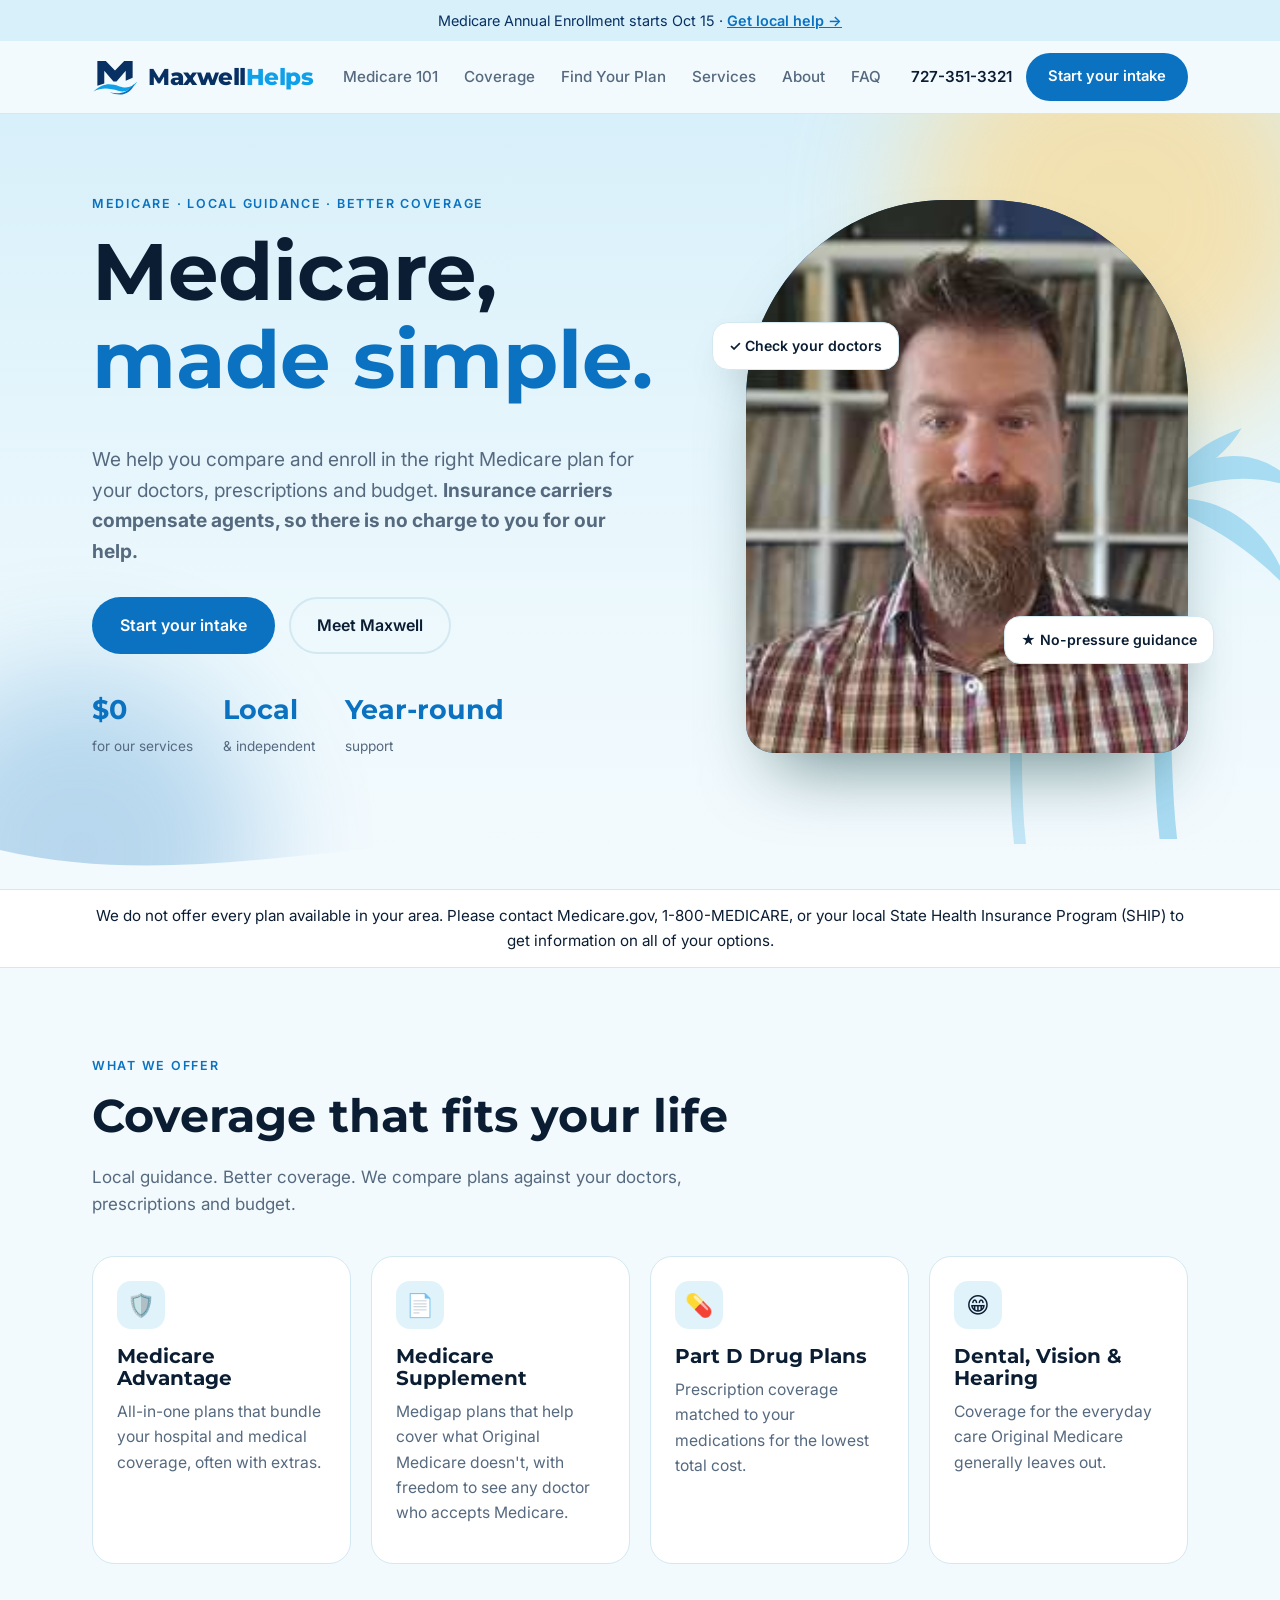
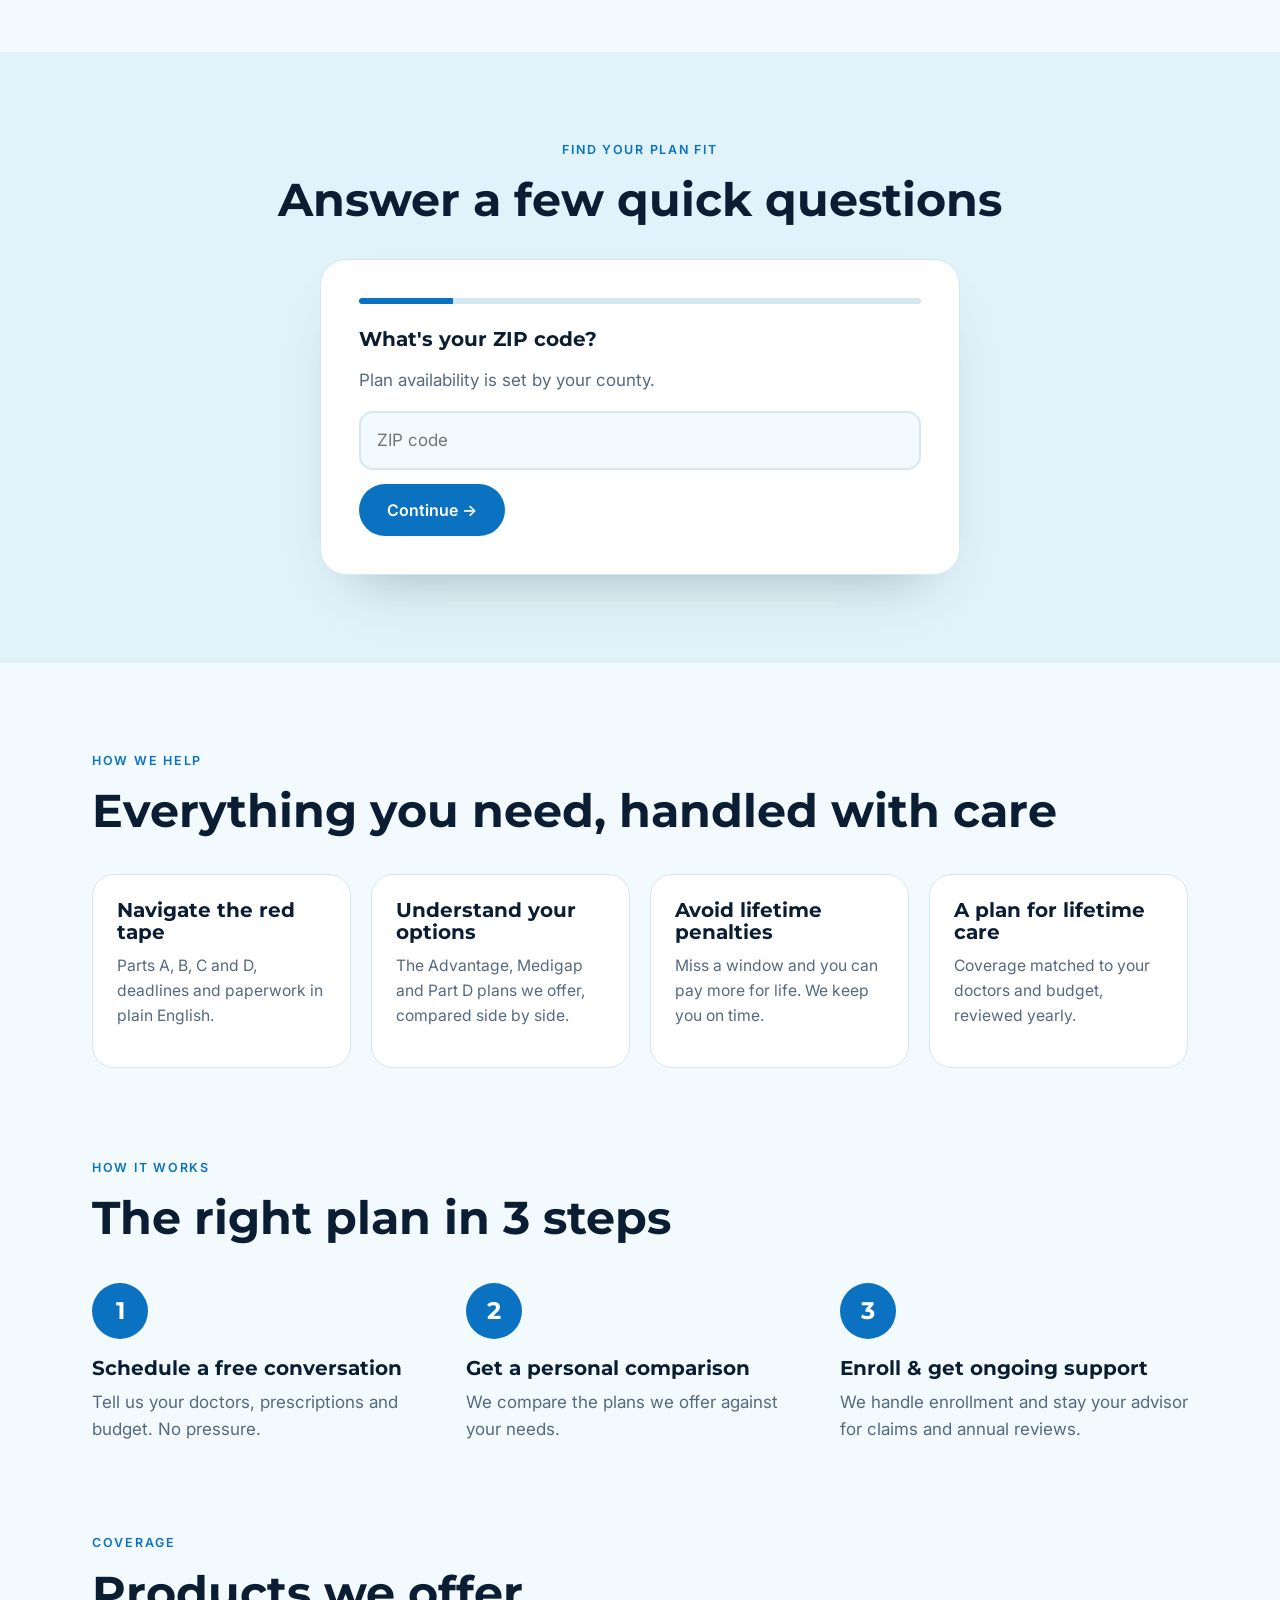
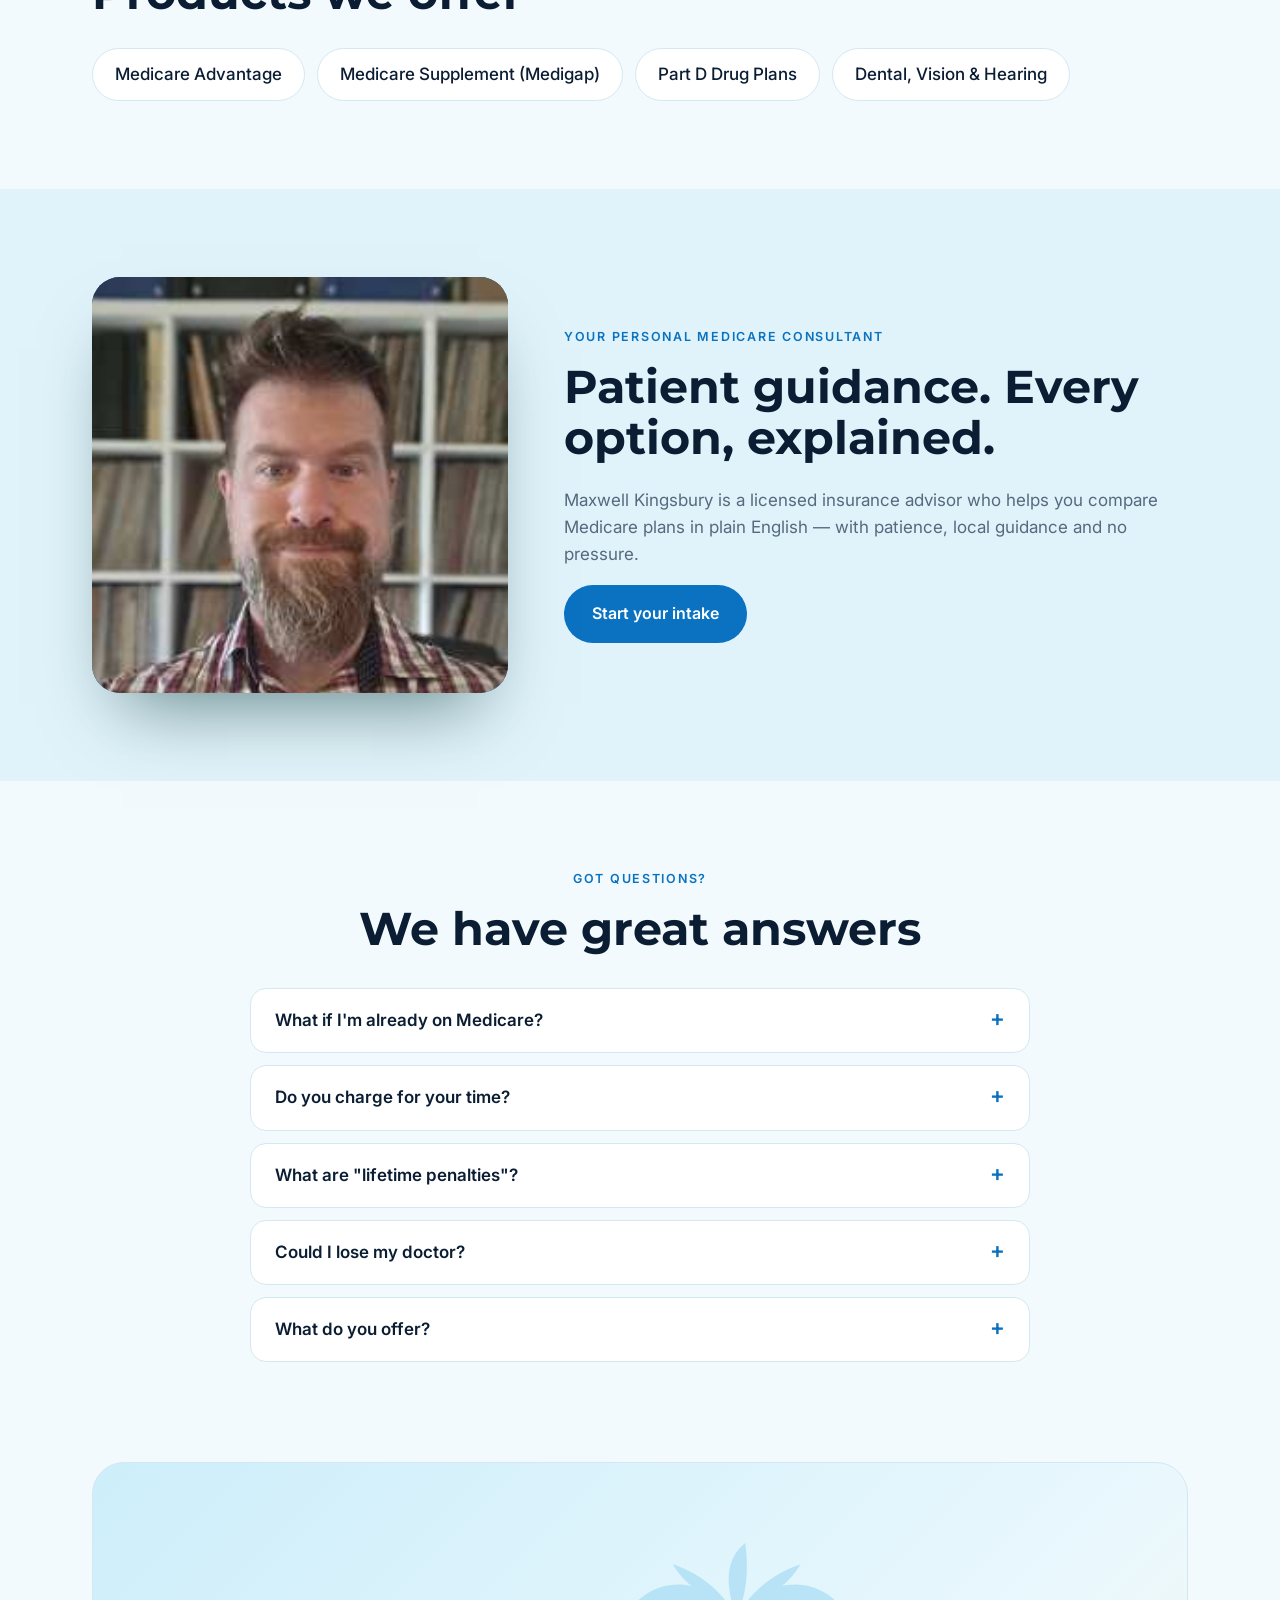
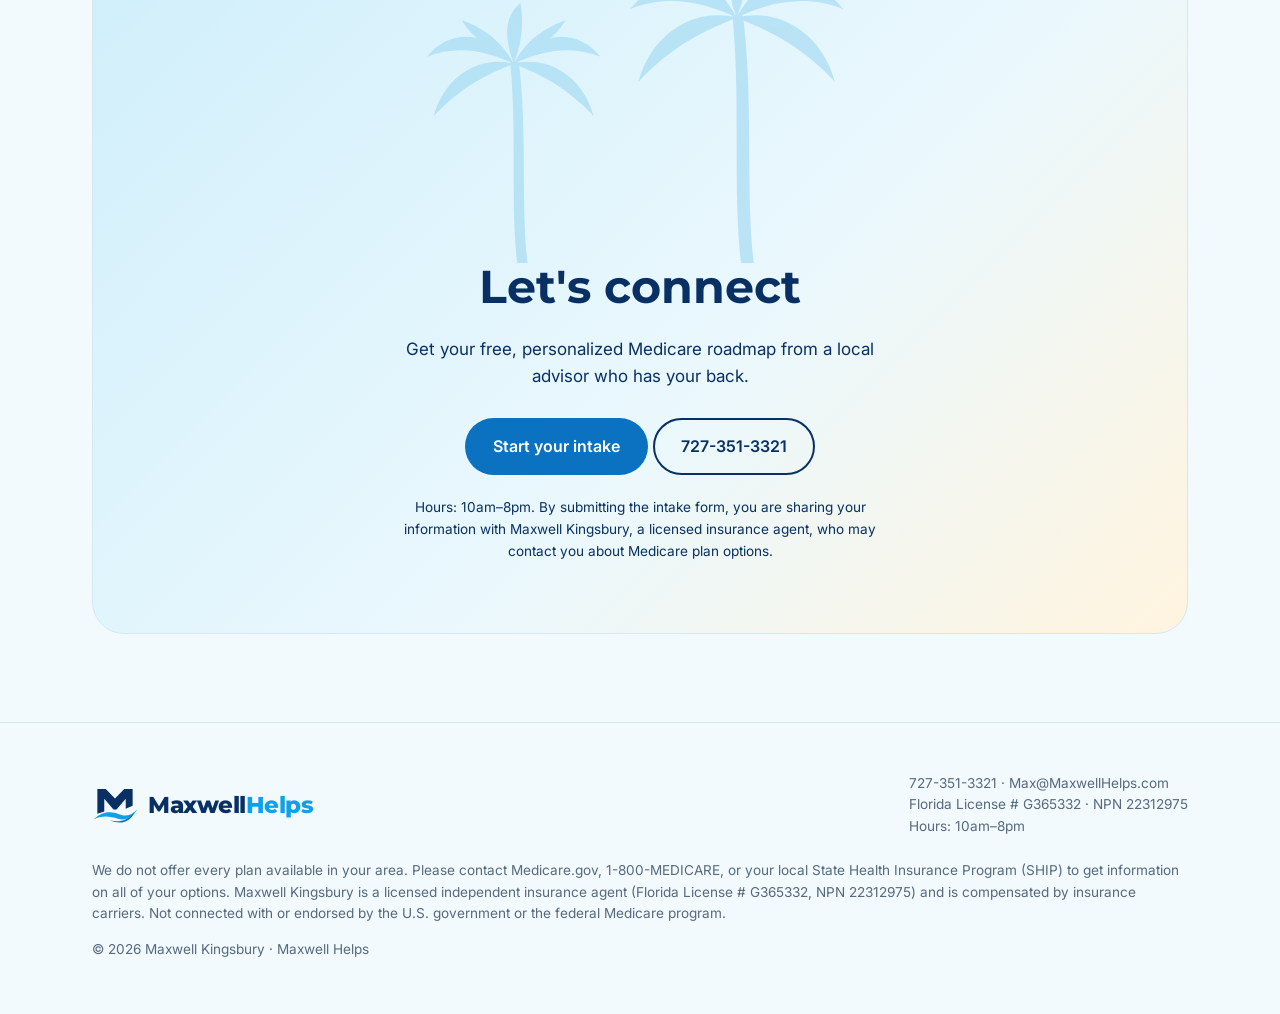
==== index.html @ 57a96b5b "Add Medicare 101 link to homepage menu" ====
<!DOCTYPE html>
<html lang="en">
<head>
<meta charset="utf-8">
<meta name="viewport" content="width=device-width, initial-scale=1, viewport-fit=cover">
<title>Maxwell Helps — Medicare Plans, Made Simple</title>
<link href="https://fonts.googleapis.com/css2?family=Montserrat:wght@600;700;800&family=Inter:wght@400;500;600&display=swap" rel="stylesheet">
<link rel="stylesheet" href="styles.css">
<link rel="stylesheet" href="photo.css">
</head>
<body><svg width="0" height="0" style="position:absolute"><symbol id="palm" viewBox="0 0 200 300"><g fill="currentColor"><path d="M96 68C104 150 96 230 104 300L116 300C108 230 116 150 106 68Z"/><path d="M100 70C70 30 25 30 0 62C35 48 68 55 100 70Z"/><path d="M100 70C130 30 175 30 200 62C165 48 132 55 100 70Z"/><path d="M100 70C60 60 20 85 8 130C40 96 70 82 100 70Z"/><path d="M100 70C140 60 180 85 192 130C160 96 130 82 100 70Z"/><path d="M100 70C85 30 95 10 108 0C112 30 108 50 100 70Z"/><path d="M100 70C80 55 55 45 40 20C70 30 90 50 100 70Z"/><path d="M100 70C120 55 145 45 160 20C130 30 110 50 100 70Z"/></g></symbol></svg>
<div class="banner">Medicare Annual Enrollment starts Oct 15 · <a href="#contact">Get local help →</a></div>
<header><div class="wrap nav">
  <a class="logo" href="#" aria-label="Maxwell Helps"><svg class="mk" viewBox="0 0 120 92" aria-hidden="true"><path fill="#083063" d="M14 4h22l24 25 24-25h22v44l-18 8V30L64 58h-8L32 30v33l-18 6z"/><path fill="#0ea0e8" d="M4 84c22-22 44-22 66-14s34 2 48-12c-12 20-30 30-50 24S26 72 4 84z"/><path fill="#0a72c0" d="M46 86c24 6 46 2 64-22-6 22-30 36-64 22z"/></svg><span class="wm">Maxwell<b>Helps</b></span></a>
  <nav><ul><li><a href="medicare-101.html">Medicare 101</a></li><li><a href="#pillars">Coverage</a></li><li><a href="#quiz">Find Your Plan</a></li><li><a href="#services">Services</a></li><li><a href="#about">About</a></li><li><a href="#faq">FAQ</a></li></ul></nav>
  <div class="navr"><a class="tel" href="tel:+17273513321">727-351-3321</a><a class="btn p" href="https://medicare.healthsherpa.com/intake/maxwell-kingsbury" target="_blank" rel="noopener">Start your intake</a></div>
</div></header>

<main>
<section class="hero"><div class="blob b1"></div><div class="blob b2"></div><svg class="palm pa" viewBox="0 0 200 300" aria-hidden="true"><use href="#palm"/></svg><svg class="palm pb" viewBox="0 0 200 300" aria-hidden="true"><use href="#palm"/></svg>
<div class="wrap">
  <div>
    <span class="eyebrow">Medicare · Local guidance · Better coverage</span>
    <h1>Medicare, <span>made simple.</span></h1>
    <p class="lead">We help you compare and enroll in the right Medicare plan for your doctors, prescriptions and budget. <strong>Insurance carriers compensate agents, so there is no charge to you for our help.</strong></p>
    <div class="cta"><a class="btn p" href="https://medicare.healthsherpa.com/intake/maxwell-kingsbury" target="_blank" rel="noopener">Start your intake</a><a class="btn g" href="#about">Meet Maxwell</a></div>
    <div class="stats"><div><b>$0</b><span>for our services</span></div><div><b>Local</b><span>&amp; independent</span></div><div><b>Year-round</b><span>support</span></div></div>
  </div>
  <div class="portrait"><div class="ph" role="img" aria-label="Maxwell Kingsbury, insurance advisor"></div>
    <div class="chip c1">✓ Check your doctors</div><div class="chip c2">★ No-pressure guidance</div></div>
</div><svg class="wave" viewBox="0 0 1440 80" preserveAspectRatio="none" aria-hidden="true"><path d="M0 40C240 90 480 0 720 40S1200 80 1440 30V80H0Z"/></svg></section>

<div class="tpmo"><div class="wrap">We do not offer every plan available in your area. Please contact Medicare.gov, 1-800-MEDICARE, or your local State Health Insurance Program (SHIP) to get information on all of your options.</div></div>

<section id="pillars"><div class="wrap"><span class="eyebrow rv">What we offer</span><h2 class="rv">Coverage that fits your life</h2><p class="rv" style="color:var(--muted);max-width:680px">Local guidance. Better coverage. We compare plans against your doctors, prescriptions and budget.</p><div class="grid4"><div class="card rv"><div class="ico">🛡️</div><h3>Medicare Advantage</h3><p>All-in-one plans that bundle your hospital and medical coverage, often with extras.</p></div><div class="card rv"><div class="ico">📄</div><h3>Medicare Supplement</h3><p>Medigap plans that help cover what Original Medicare doesn't, with freedom to see any doctor who accepts Medicare.</p></div><div class="card rv"><div class="ico">💊</div><h3>Part D Drug Plans</h3><p>Prescription coverage matched to your medications for the lowest total cost.</p></div><div class="card rv"><div class="ico">😁</div><h3>Dental, Vision &amp; Hearing</h3><p>Coverage for the everyday care Original Medicare generally leaves out.</p></div></div></div></section>

<section class="quiz-sec" id="quiz"><div class="wrap">
  <div style="text-align:center"><span class="eyebrow">Find your plan fit</span><h2>Answer a few quick questions</h2></div>
  <div class="quiz rv">
    <div class="bar"><i id="pb"></i></div>
    <div class="step on"><h3>What's your ZIP code?</h3><p style="color:var(--muted)">Plan availability is set by your county.</p><input id="zip" inputmode="numeric" maxlength="5" placeholder="ZIP code"><button class="btn p" data-next>Continue →</button></div>
    <div class="step"><h3>How old are you?</h3><p style="color:var(--muted)">This tells us which coverage window you're in.</p><input id="age" inputmode="numeric" maxlength="3" placeholder="Age"><button class="btn p" data-next>Continue →</button><br><button class="back" data-back>← Back</button></div>
    <div class="step"><h3>Which best describes you?</h3>
      <button class="opt" data-pick><b>All-in-one simplicity</b><small>Lean toward Medicare Advantage</small></button>
      <button class="opt" data-pick><b>Freedom to see any doctor</b><small>Lean toward Medigap</small></button>
      <button class="opt" data-pick><b>Just help me understand it</b><small>Original Medicare + drug plan</small></button><button class="back" data-back>← Back</button></div>
    <div class="step"><h3>How often do you see doctors?</h3>
      <button class="opt" data-pick><b>Rarely</b><small>Routine care only</small></button>
      <button class="opt" data-pick><b>Sometimes</b><small>A few specialists</small></button>
      <button class="opt" data-pick><b>Often</b><small>Ongoing conditions</small></button><button class="back" data-back>← Back</button></div>
    <div class="step"><h3>Do you take prescriptions?</h3>
      <button class="opt" data-pick><b>None right now</b></button>
      <button class="opt" data-pick><b>A few</b><small>1–4 medications</small></button>
      <button class="opt" data-pick><b>Several</b><small>5 or more</small></button><button class="back" data-back>← Back</button></div>
    <div class="step"><h3>Great — you're ready.</h3><p style="color:var(--muted)">Pick a time and we'll compare plans built around your doctors, drugs and budget.</p><a class="btn p" href="https://medicare.healthsherpa.com/intake/maxwell-kingsbury" target="_blank" rel="noopener">Compare my plans — pick a time →</a><p class="fine">No cost, no pressure. We do not offer every plan available in your area. Please contact Medicare.gov, 1-800-MEDICARE, or your local State Health Insurance Program (SHIP) to get information on all of your options.</p><button class="back" data-back>← Back</button></div>
  </div>
</div></section>

<section id="services"><div class="wrap">
  <span class="eyebrow">How we help</span><h2 class="rv">Everything you need, handled with care</h2>
  <div class="grid4">
    <div class="card rv"><h3>Navigate the red tape</h3><p>Parts A, B, C and D, deadlines and paperwork in plain English.</p></div>
    <div class="card rv"><h3>Understand your options</h3><p>The Advantage, Medigap and Part D plans we offer, compared side by side.</p></div>
    <div class="card rv"><h3>Avoid lifetime penalties</h3><p>Miss a window and you can pay more for life. We keep you on time.</p></div>
    <div class="card rv"><h3>A plan for lifetime care</h3><p>Coverage matched to your doctors and budget, reviewed yearly.</p></div>
  </div>
  <div style="margin-top:90px"><span class="eyebrow">How it works</span><h2 class="rv">The right plan in 3 steps</h2>
  <div class="steps">
    <div class="rv"><h3>Schedule a free conversation</h3><p>Tell us your doctors, prescriptions and budget. No pressure.</p></div>
    <div class="rv"><h3>Get a personal comparison</h3><p>We compare the plans we offer against your needs.</p></div>
    <div class="rv"><h3>Enroll &amp; get ongoing support</h3><p>We handle enrollment and stay your advisor for claims and annual reviews.</p></div>
  </div></div>
  <div style="margin-top:90px"><span class="eyebrow">Coverage</span><h2 class="rv">Products we offer</h2>
  <div class="tags rv"><span>Medicare Advantage</span><span>Medicare Supplement (Medigap)</span><span>Part D Drug Plans</span><span>Dental, Vision &amp; Hearing</span></div></div>
</div></section>

<section id="about" style="background:var(--soft)"><div class="wrap about">
  <div class="portrait rv"><div class="ph" role="img" aria-label="Maxwell Kingsbury, insurance advisor"></div></div>
  <div class="rv"><span class="eyebrow">Your personal Medicare consultant</span><h2>Patient guidance. Every option, explained.</h2>
  <p style="color:var(--muted)">Maxwell Kingsbury is a licensed insurance advisor who helps you compare Medicare plans in plain English — with patience, local guidance and no pressure.</p><a class="btn p" href="https://medicare.healthsherpa.com/intake/maxwell-kingsbury" target="_blank" rel="noopener">Start your intake</a></div>
</div></section>

<section id="faq"><div class="wrap">
  <div style="text-align:center"><span class="eyebrow">Got questions?</span><h2>We have great answers</h2></div>
  <div class="faq">
    <details><summary>What if I'm already on Medicare?</summary><p>We can still help at no cost. We'll review your coverage, check your doctors and prescriptions, and see if you could pay less or get more.</p></details>
    <details><summary>Do you charge for your time?</summary><p>No. Insurance companies pay our fee, so you pay nothing for our services.</p></details>
    <details><summary>What are "lifetime penalties"?</summary><p>If you don't enroll in Part B or Part D when first eligible (and lack other qualifying coverage), a permanent late-enrollment penalty can be added to your premium.</p></details>
    <details><summary>Could I lose my doctor?</summary><p>Some plans use networks. Before you enroll, we confirm your physicians and prescriptions are covered.</p></details>
    <details><summary>What do you offer?</summary><p>We offer Medicare Advantage, Medicare Supplement (Medigap), Part D prescription drug plans, and dental, vision &amp; hearing coverage.</p></details>
  </div>
</div></section>

<section id="contact" style="padding-top:0"><div class="wrap"><div class="final rv"><svg class="palm pc" viewBox="0 0 200 300" aria-hidden="true"><use href="#palm"/></svg><svg class="palm pd" viewBox="0 0 200 300" aria-hidden="true"><use href="#palm"/></svg>
  <h2>Let's connect</h2><p>Get your free, personalized Medicare roadmap from a local advisor who has your back.</p>
  <a class="btn p" href="https://medicare.healthsherpa.com/intake/maxwell-kingsbury" target="_blank" rel="noopener">Start your intake</a> <a class="btn g" style="color:var(--brand);border-color:var(--brand)" href="tel:+17273513321">727-351-3321</a><p style="font-size:.85rem;margin:22px auto 0">Hours: 10am–8pm. By submitting the intake form, you are sharing your information with Maxwell Kingsbury, a licensed insurance agent, who may contact you about Medicare plan options.</p>
</div></div></section>
</main>

<footer><div class="wrap">
  <div class="row"><a class="logo" href="#" aria-label="Maxwell Helps"><svg class="mk" viewBox="0 0 120 92" aria-hidden="true"><path fill="#083063" d="M14 4h22l24 25 24-25h22v44l-18 8V30L64 58h-8L32 30v33l-18 6z"/><path fill="#0ea0e8" d="M4 84c22-22 44-22 66-14s34 2 48-12c-12 20-30 30-50 24S26 72 4 84z"/><path fill="#0a72c0" d="M46 86c24 6 46 2 64-22-6 22-30 36-64 22z"/></svg><span class="wm">Maxwell<b>Helps</b></span></a><div>727-351-3321 · <a href="mailto:Max@MaxwellHelps.com">Max@MaxwellHelps.com</a><br>Florida License # G365332 · NPN 22312975<br>Hours: 10am–8pm</div></div>
  <p>We do not offer every plan available in your area. Please contact Medicare.gov, 1-800-MEDICARE, or your local State Health Insurance Program (SHIP) to get information on all of your options. Maxwell Kingsbury is a licensed independent insurance agent (Florida License # G365332, NPN 22312975) and is compensated by insurance carriers. Not connected with or endorsed by the U.S. government or the federal Medicare program.</p>
  <p>© 2026 Maxwell Kingsbury · Maxwell Helps</p>
</div></footer>

<script>
(function(){
  var steps=[].slice.call(document.querySelectorAll('.step')),i=0,pb=document.getElementById('pb');
  function go(n){steps[i].classList.remove('on');i=Math.max(0,Math.min(steps.length-1,n));steps[i].classList.add('on');pb.style.width=((i+1)/steps.length*100)+'%'}
  pb.style.width=(100/steps.length)+'%';
  document.querySelectorAll('[data-next]').forEach(function(b){b.onclick=function(){go(i+1)}});
  document.querySelectorAll('[data-back]').forEach(function(b){b.onclick=function(){go(i-1)}});
  document.querySelectorAll('[data-pick]').forEach(function(b){b.onclick=function(){b.parentNode.querySelectorAll('.opt').forEach(function(o){o.classList.remove('sel')});b.classList.add('sel');setTimeout(function(){go(i+1)},250)}});
  var io=new IntersectionObserver(function(e){e.forEach(function(x){if(x.isIntersecting){x.target.classList.add('in');io.unobserve(x.target)}})},{threshold:.12});
  document.querySelectorAll('.rv').forEach(function(el){io.observe(el)});
})();
</script>
</body>
</html>
---- styles.css ----
/* BRAND TOKENS — swap these to match the Maxwell Helps brand kit */
:root{--brand:#083063;--brand-2:#0a72c0;--sky:#0ea0e8;--accent:#0a72c0;--bg:#f3fafd;--card:#fff;--ink:#0b1d33;--muted:#55697f;--line:#d4e8f2;--soft:#e1f3fa;box-sizing:border-box;padding-top:env(safe-area-inset-top,0px);padding-bottom:env(safe-area-inset-bottom,0px)}


html{scroll-padding-top:env(safe-area-inset-top,0px);scroll-behavior:smooth}
*{box-sizing:border-box}
body{margin:0;background:var(--bg);color:var(--ink);font:400 17px/1.6 Inter,system-ui,sans-serif}
h1,h2,h3{font-family:Montserrat,system-ui,sans-serif;line-height:1.1;margin:0 0 .5em;color:var(--ink)}
h1{font-size:clamp(2.6rem,7vw,5rem);font-weight:700}
h2{font-size:clamp(1.9rem,4vw,2.9rem);font-weight:700}
h3{font-size:1.25rem}
a{color:inherit}
.wrap{max-width:1140px;margin:0 auto;padding:0 22px}
section{padding:88px 0}
.eyebrow{font-size:.78rem;letter-spacing:.14em;text-transform:uppercase;font-weight:600;color:var(--brand-2);margin-bottom:14px;display:block}
.btn{display:inline-block;padding:14px 26px;border-radius:999px;font-weight:600;text-decoration:none;border:2px solid transparent;transition:transform .2s,box-shadow .2s;cursor:pointer;font-size:1rem;font-family:inherit}
.btn:hover{transform:translateY(-2px);box-shadow:0 10px 24px -10px rgba(15,61,62,.5)}
.btn.p{background:var(--accent);color:#fff}
.btn.g{border-color:var(--line);background:transparent;color:var(--ink)}
/* banner + header */
.banner{background:#d8f0fa;color:var(--brand);text-align:center;font-size:.9rem;padding:9px 12px}
.banner a{color:#0a72c0;font-weight:600}
header{position:sticky;top:env(safe-area-inset-top,0px);z-index:20;background:color-mix(in srgb,var(--bg) 88%,transparent);backdrop-filter:blur(12px);border-bottom:1px solid var(--line)}
.nav{display:flex;align-items:center;justify-content:space-between;height:72px}
.logo{display:flex;align-items:center;gap:10px;font-family:Montserrat,system-ui,sans-serif;font-weight:700;font-size:1.4rem;text-decoration:none}
.mark{width:36px;height:36px;border-radius:11px;background:var(--brand);display:grid;place-items:center}
.mark svg{width:20px;height:20px}
.mk{width:46px;height:36px;display:block}.wm{font:800 1.45rem Montserrat,system-ui,sans-serif;color:#083063;letter-spacing:-.02em}.wm b{color:#0ea0e8;font-weight:800}.logo em{font-style:normal;color:var(--brand-2)}
nav ul{display:flex;gap:26px;list-style:none;margin:0;padding:0;font-weight:500;font-size:.95rem}
nav a{text-decoration:none;color:var(--muted)}nav a:hover{color:var(--ink)}
.navr{display:flex;gap:14px;align-items:center}
.navr .tel{font-weight:600;text-decoration:none;font-size:.95rem}
.navr .btn{padding:10px 20px;font-size:.92rem}
@media(max-width:900px){nav,.navr .tel{display:none}}
/* hero */
.hero{position:relative;overflow:hidden;padding:80px 0 130px;background:linear-gradient(180deg,#d8f0fa 0%,#eef9fd 70%,var(--bg) 100%)}
.blob{position:absolute;border-radius:50%;filter:blur(60px);opacity:.5;z-index:0;animation:float 14s ease-in-out infinite}
.b1{width:420px;height:420px;background:#ffd98a;top:-110px;right:-50px;opacity:.65}
.b2{width:360px;height:360px;background:var(--brand-2);bottom:-140px;left:-100px;opacity:.25;animation-delay:-6s}
@keyframes float{50%{transform:translate(30px,-24px) scale(1.08)}}
.hero .wrap{position:relative;z-index:1;display:grid;grid-template-columns:1.15fr .85fr;gap:56px;align-items:center}
.hero p.lead{font-size:1.2rem;color:var(--muted);max-width:560px;margin:0 0 30px}
.hero h1 span{color:var(--brand-2);font-style:normal}
.cta{display:flex;gap:14px;flex-wrap:wrap;margin-bottom:34px}
.stats{display:flex;gap:30px;flex-wrap:wrap}
.stats b{display:block;font-family:Montserrat,system-ui,sans-serif;font-size:1.7rem;color:var(--brand-2)}
.stats span{font-size:.85rem;color:var(--muted)}
.portrait{position:relative;aspect-ratio:4/5;border-radius:200px 200px 28px 28px;background:linear-gradient(160deg,var(--brand),var(--brand-2));display:grid;place-items:center;color:#fff;text-align:center;padding:30px;box-shadow:0 40px 70px -30px rgba(15,61,62,.6)}
.portrait small{opacity:.8;font-size:.85rem}
.portrait strong{font-family:Montserrat,system-ui,sans-serif;font-size:1.3rem;display:block;margin-bottom:6px}
.chip{position:absolute;background:var(--card);color:var(--ink);border:1px solid var(--line);border-radius:16px;padding:12px 16px;font-size:.88rem;font-weight:600;box-shadow:0 18px 40px -18px rgba(0,0,0,.35);animation:float 9s ease-in-out infinite}
.c1{left:-34px;top:22%}.c2{right:-26px;bottom:16%;animation-delay:-4s}
@media(max-width:860px){.hero .wrap{grid-template-columns:1fr}.portrait{max-width:340px;margin:0 auto}.c1{left:-8px}.c2{right:-8px}}
/* pillars */
.pillars{display:grid;grid-template-columns:repeat(3,1fr);gap:22px;margin-top:40px}
.card{background:var(--card);border:1px solid var(--line);border-radius:22px;padding:30px;transition:transform .25s,box-shadow .25s}
.card:hover{transform:translateY(-6px);box-shadow:0 24px 44px -24px rgba(15,61,62,.35)}
.ico{width:48px;height:48px;border-radius:14px;background:var(--soft);display:grid;place-items:center;font-size:1.4rem;margin-bottom:16px}
.card p{color:var(--muted);margin:0 0 14px;font-size:.98rem}
.card a.l{color:var(--brand-2);font-weight:600;text-decoration:none}
.callout{margin-top:30px;background:var(--brand);color:#fff;border-radius:22px;padding:28px 34px;display:flex;justify-content:space-between;align-items:center;gap:20px;flex-wrap:wrap}
.callout b{font-family:Montserrat,system-ui,sans-serif;font-size:1.2rem}


@media(max-width:860px){.pillars{grid-template-columns:1fr}}
/* quiz */
.quiz-sec{background:var(--soft)}
.quiz{max-width:640px;margin:34px auto 0;background:var(--card);border:1px solid var(--line);border-radius:26px;padding:38px;box-shadow:0 30px 60px -36px rgba(15,61,62,.4)}
.bar{height:6px;background:var(--line);border-radius:9px;overflow:hidden;margin-bottom:24px}
.bar i{display:block;height:100%;background:var(--accent);width:16%;transition:width .4s}
.step{display:none}.step.on{display:block;animation:in .4s}
@keyframes in{from{opacity:0;transform:translateX(16px)}}
.opt{display:block;width:100%;text-align:left;background:var(--bg);border:2px solid var(--line);border-radius:14px;padding:14px 18px;margin-bottom:10px;font:inherit;color:var(--ink);cursor:pointer;transition:border-color .2s}
.opt:hover,.opt.sel{border-color:var(--brand-2)}
.opt small{display:block;color:var(--muted)}
.quiz input{width:100%;padding:14px 16px;border-radius:14px;border:2px solid var(--line);background:var(--bg);color:var(--ink);font:inherit;margin-bottom:14px}
.back{background:none;border:0;color:var(--muted);cursor:pointer;font:inherit;margin-top:6px}
.fine{font-size:.82rem;color:var(--muted);margin-top:14px}
/* help grid */
.grid4{display:grid;grid-template-columns:repeat(4,1fr);gap:20px;margin-top:38px}
.grid4 .card{padding:24px}
@media(max-width:940px){.grid4{grid-template-columns:1fr 1fr}}@media(max-width:560px){.grid4{grid-template-columns:1fr}}
/* steps */
.steps{display:grid;grid-template-columns:repeat(3,1fr);gap:26px;margin-top:40px;counter-reset:s}
.steps div{position:relative;padding-top:74px}
.steps div:before{counter-increment:s;content:counter(s);position:absolute;top:0;left:0;width:56px;height:56px;border-radius:50%;background:var(--accent);color:#fff;font:700 1.5rem Montserrat,system-ui,sans-serif;display:grid;place-items:center}
.steps p{color:var(--muted);margin:0}
@media(max-width:800px){.steps{grid-template-columns:1fr}}
/* products */
.tags{display:flex;flex-wrap:wrap;gap:12px;margin-top:30px}
.tags span{padding:12px 22px;border-radius:999px;background:var(--card);border:1px solid var(--line);font-weight:500;transition:background .2s,color .2s}
.tags span:hover{background:var(--accent);color:#fff}
/* about */
.about{display:grid;grid-template-columns:.8fr 1.2fr;gap:56px;align-items:center}
.about .portrait{border-radius:28px;aspect-ratio:1}
@media(max-width:800px){.about{grid-template-columns:1fr}}
/* faq */
.faq{max-width:780px;margin:34px auto 0}
details{background:var(--card);border:1px solid var(--line);border-radius:16px;padding:18px 24px;margin-bottom:12px}
summary{font-weight:600;cursor:pointer;list-style:none;display:flex;justify-content:space-between}
summary::after{content:"+";color:var(--brand-2);font-size:1.4rem;line-height:1}
details[open] summary::after{content:"–"}
details p{color:var(--muted);margin:12px 0 0}
/* cta + footer */
.final{background:linear-gradient(135deg,#cdeefa,#eaf8fd 60%,#fff4df);color:var(--brand);border:1px solid var(--line);text-align:center;border-radius:32px;padding:70px 24px;position:relative;overflow:hidden}
.final h2{color:var(--brand)}.final p{max-width:520px;margin:0 auto 28px}

footer{padding:50px 0 40px;color:var(--muted);font-size:.85rem;border-top:1px solid var(--line)}
footer .row{display:flex;justify-content:space-between;gap:24px;flex-wrap:wrap;margin-bottom:22px}
footer a{text-decoration:none}
/* reveal */
.rv{opacity:0;transform:translateY(28px);transition:opacity .7s,transform .7s}
.rv.in{opacity:1;transform:none}
@media(prefers-reduced-motion:reduce){*{animation:none!important;transition:none!important}.rv{opacity:1;transform:none}}
.palm{position:absolute;z-index:0;transform-origin:50% 100%;animation:sway 7s ease-in-out infinite;pointer-events:none;color:#9dd8f2}
@keyframes sway{50%{transform:rotate(2.5deg)}}
.pa{height:440px;right:-20px;bottom:50px;opacity:.85}.pb{height:300px;right:170px;bottom:45px;opacity:.55;animation-delay:-3s}
.pc{height:260px;left:-20px;bottom:-10px;opacity:.6}.pd{height:320px;right:-10px;bottom:-10px;opacity:.6;animation-delay:-2s}
.wave{position:absolute;bottom:-1px;left:0;width:100%;height:80px;z-index:1}.wave path{fill:var(--bg)}
.final>*{position:relative;z-index:1}
@media(max-width:860px){.pb{display:none}.pa{height:300px;opacity:.5}.pc,.pd{height:200px}}
.tpmo{background:#fff;border-top:1px solid var(--line);border-bottom:1px solid var(--line);padding:14px 0;font-size:.95rem;color:var(--ink);text-align:center}
---- photo.css ----
.ph{position:absolute;inset:0;border-radius:inherit;background:url([data-uri]) 50% 15%/cover no-repeat}
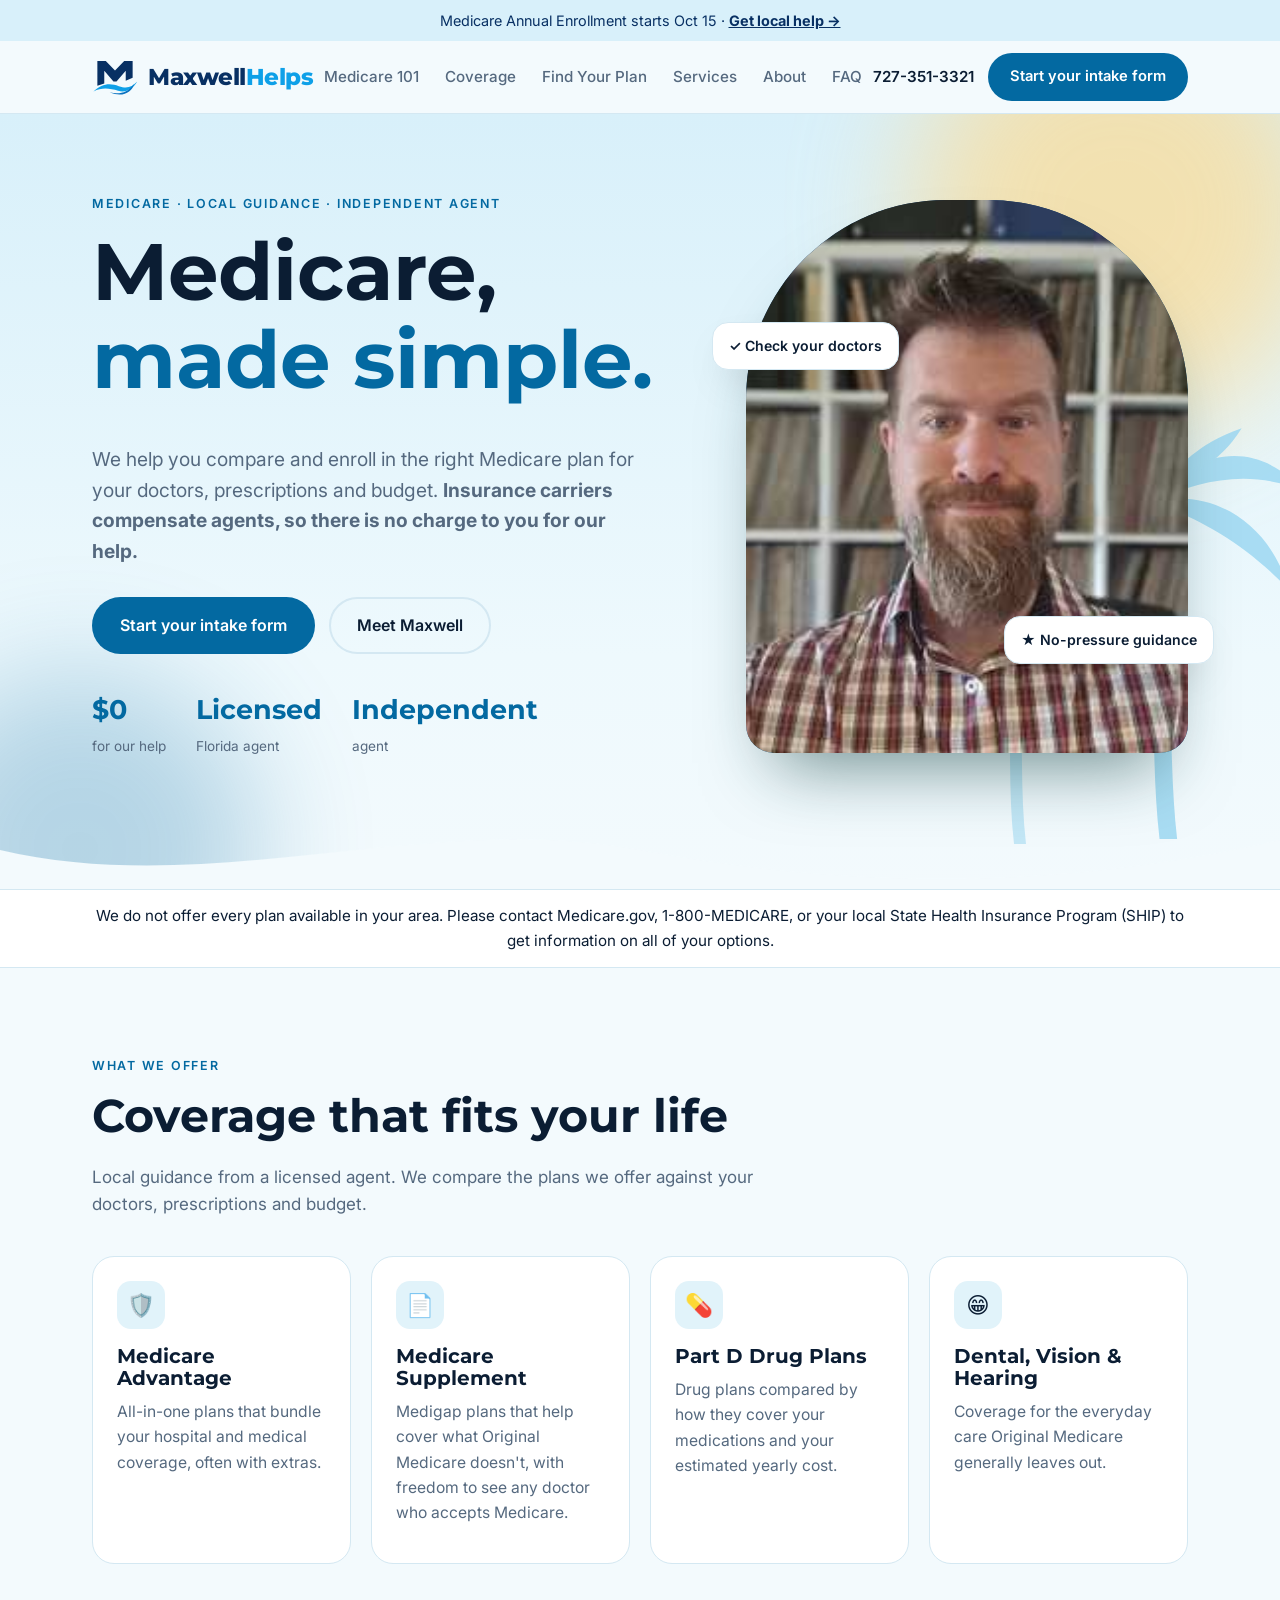
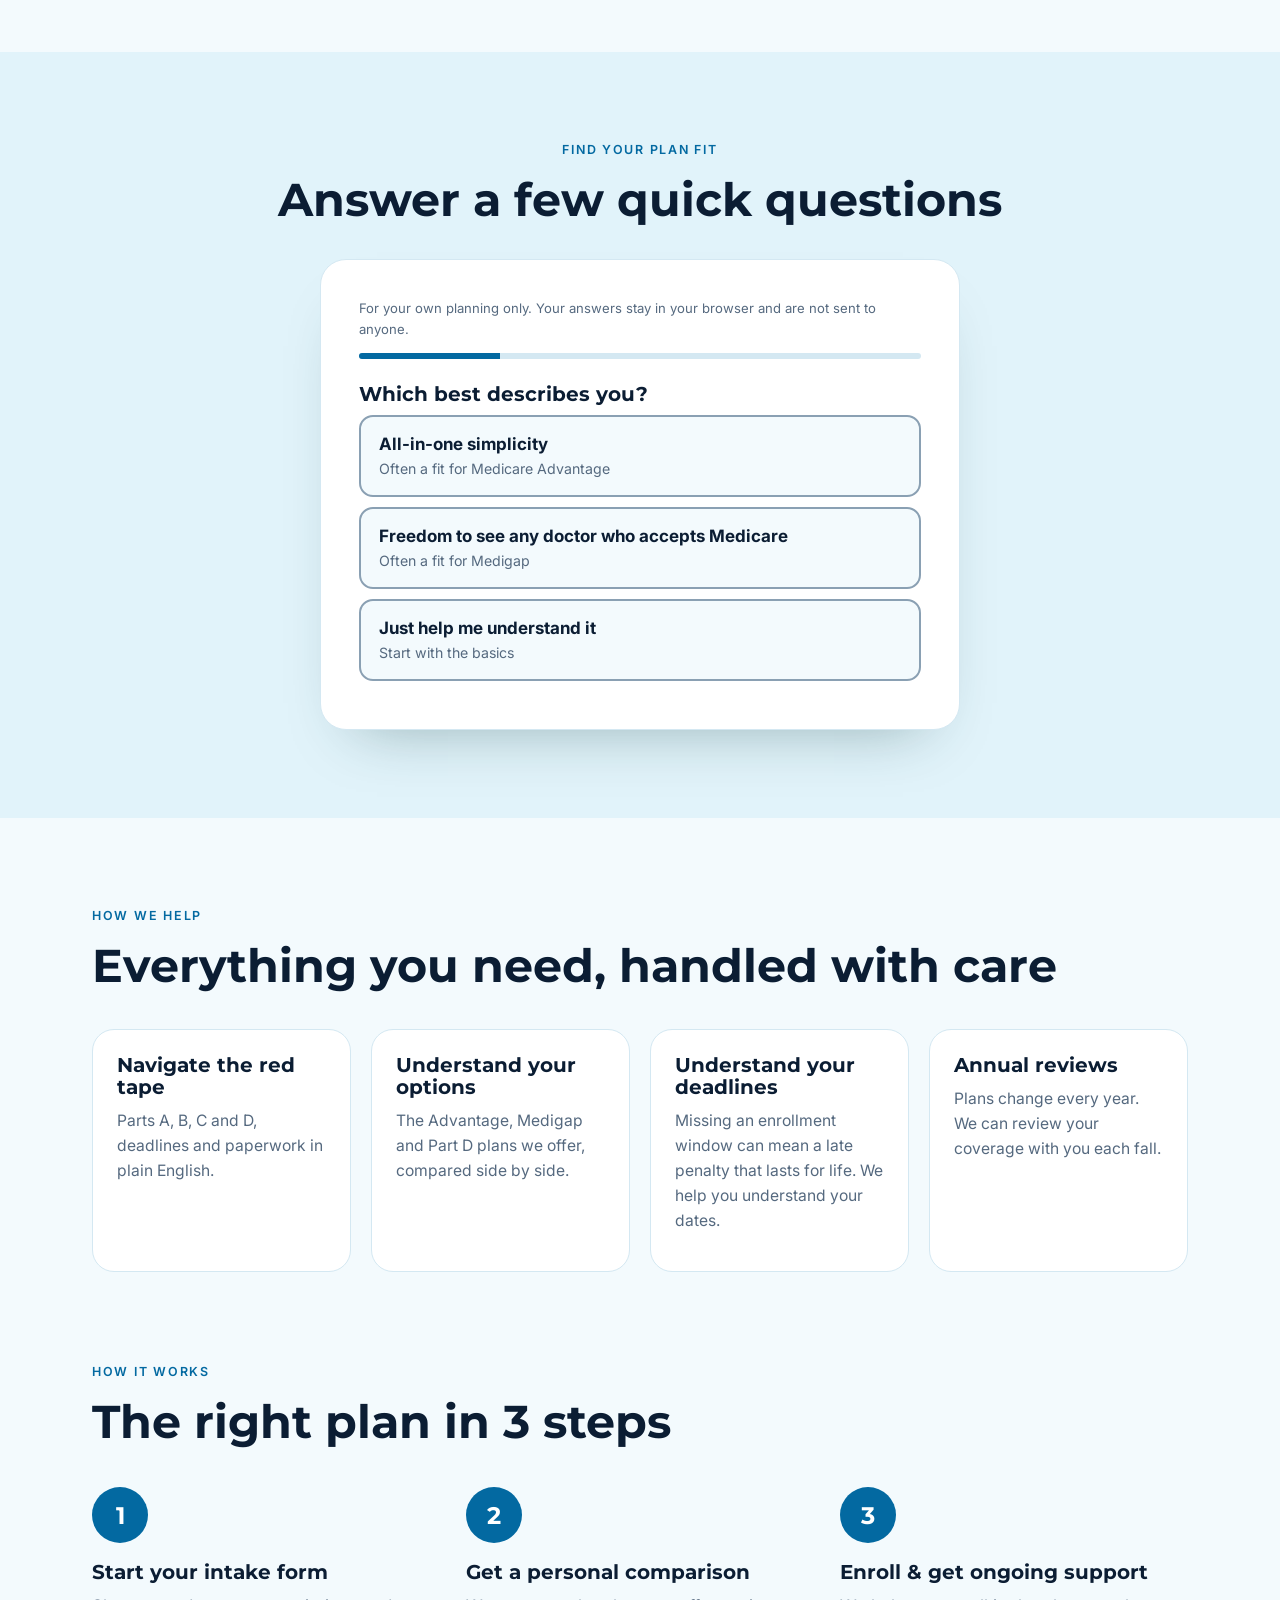
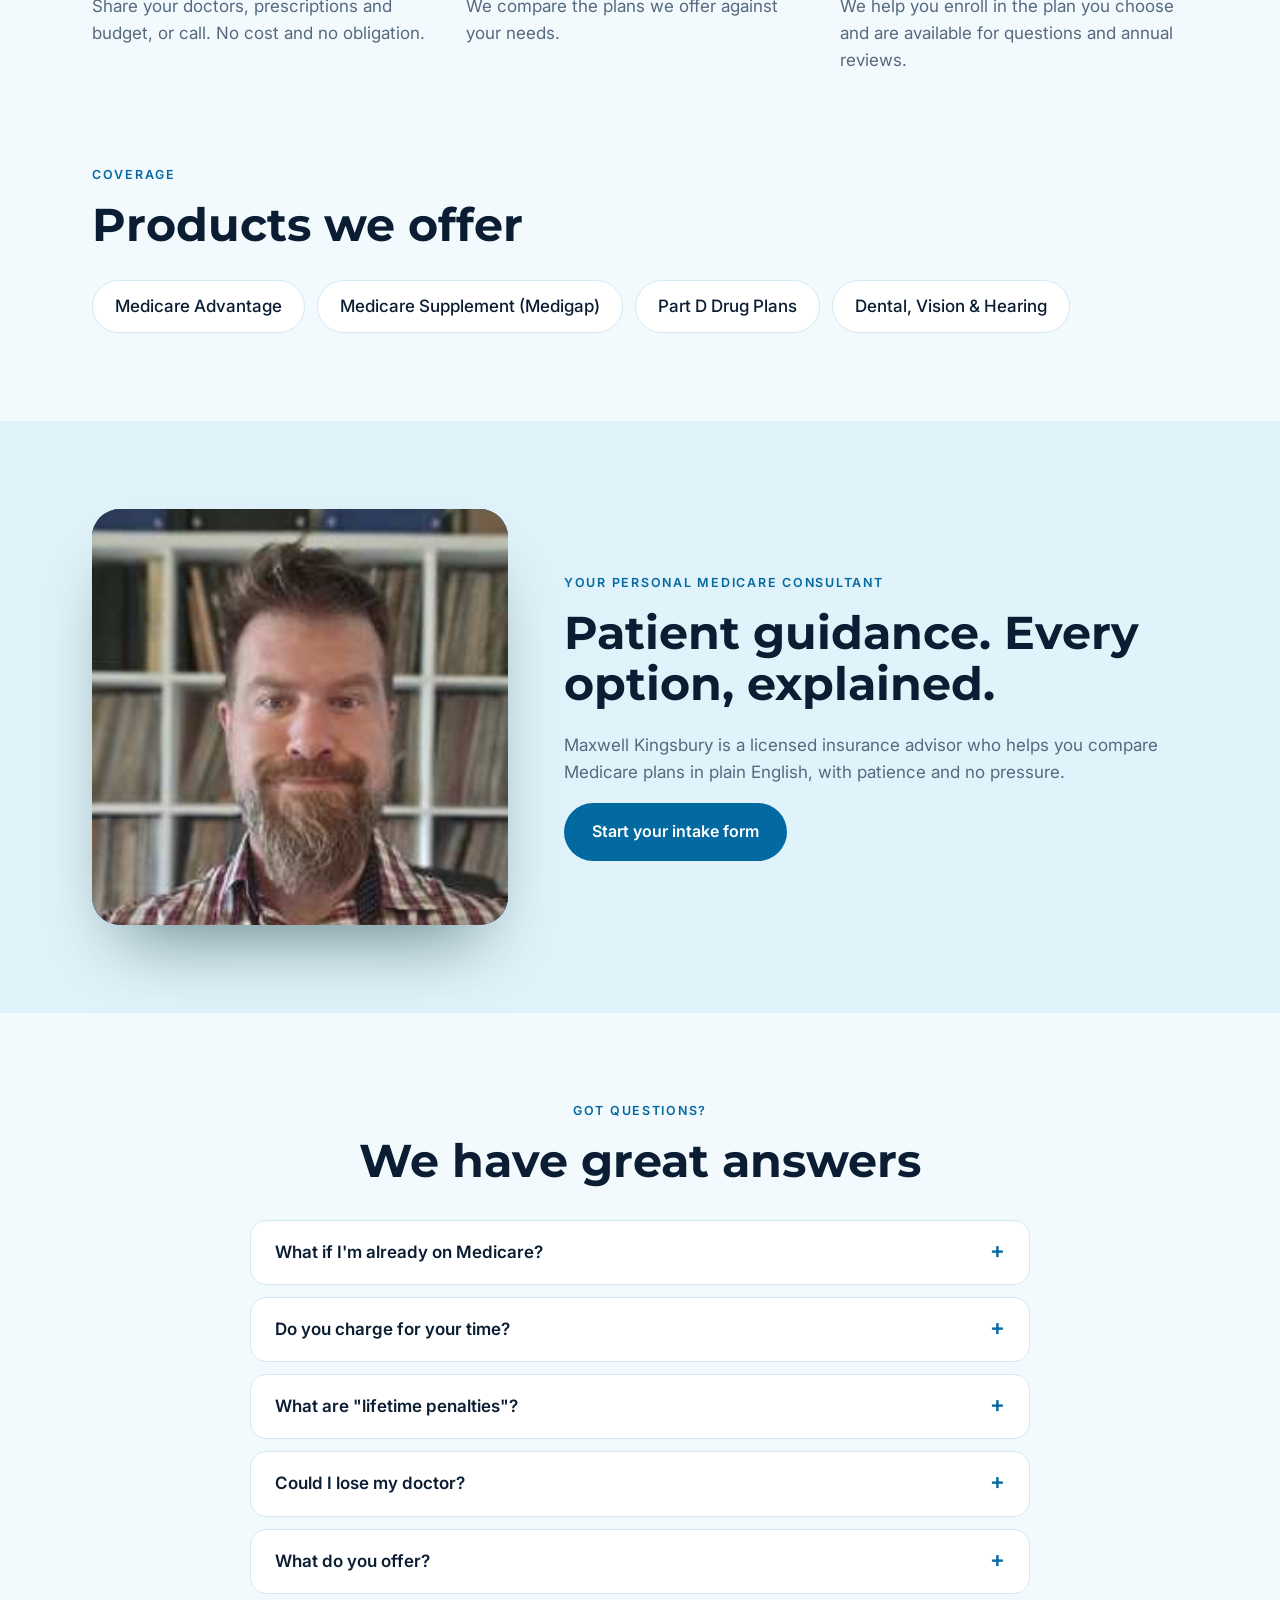
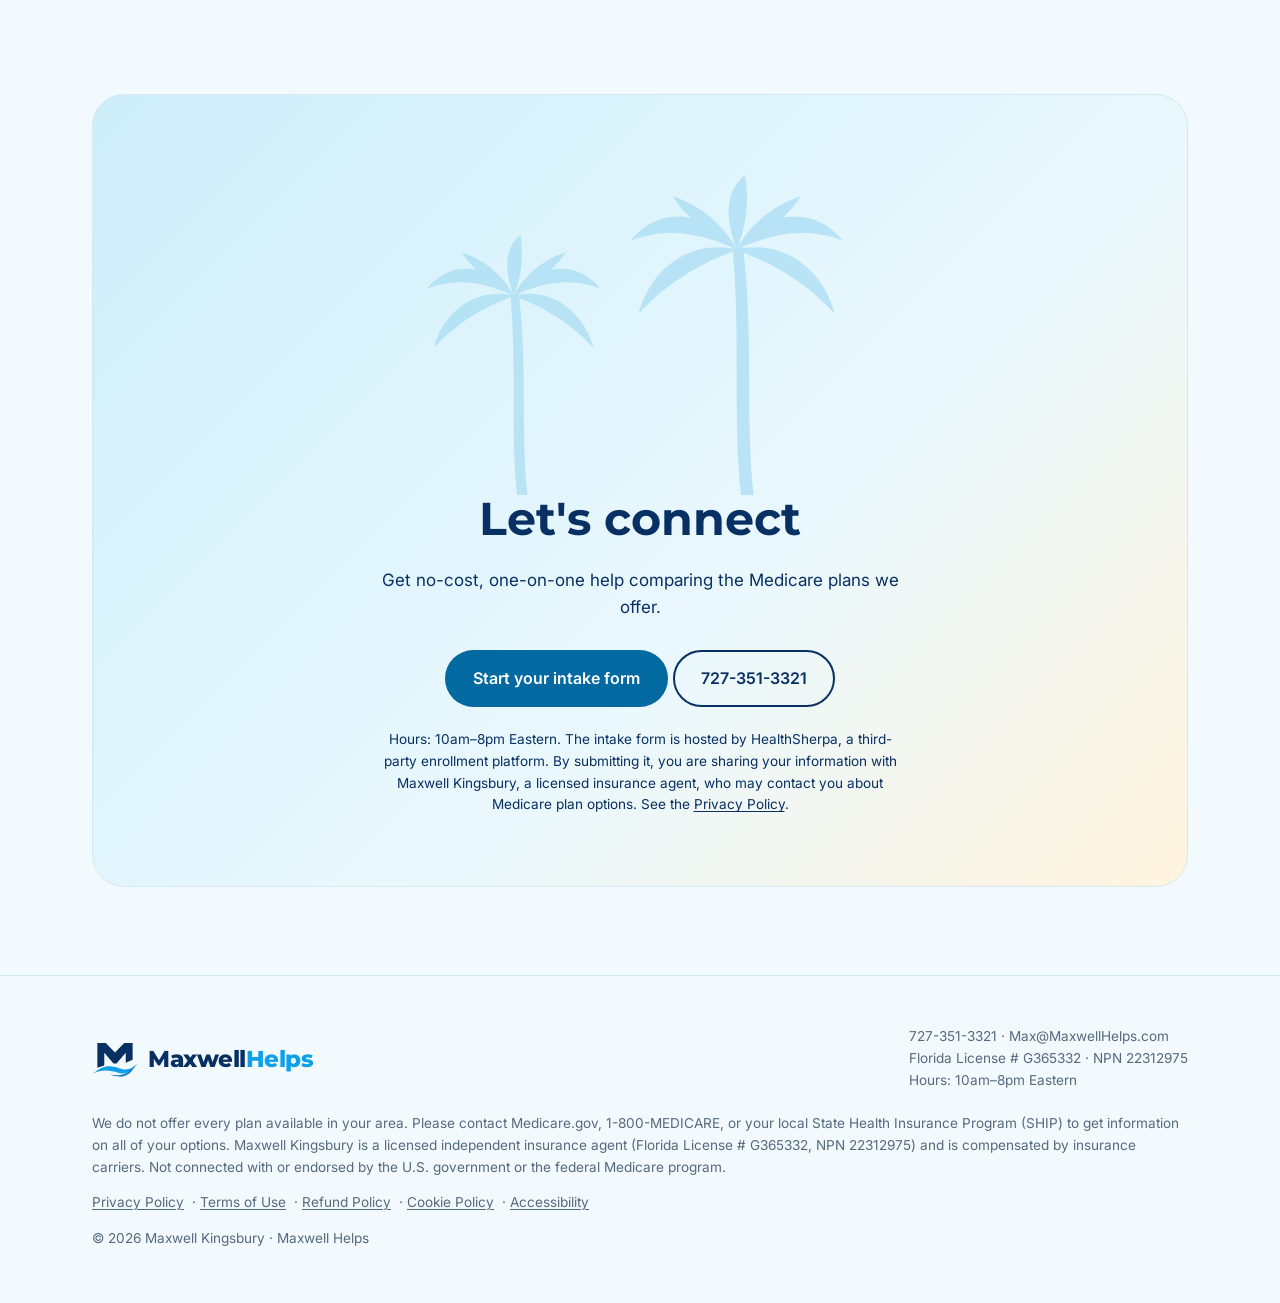
==== commit ab88403a: "Homepage: remove unneeded data fields and unsupported claims, add consent, accessibility, legal link" ====
--- a/index.html
+++ b/index.html
@@ -2,29 +2,31 @@
 <html lang="en">
 <head>
 <meta charset="utf-8">
+<script>document.documentElement.classList.add('js')</script>
 <meta name="viewport" content="width=device-width, initial-scale=1, viewport-fit=cover">
 <title>Maxwell Helps — Medicare Plans, Made Simple</title>
 <link href="https://fonts.googleapis.com/css2?family=Montserrat:wght@600;700;800&family=Inter:wght@400;500;600&display=swap" rel="stylesheet">
 <link rel="stylesheet" href="styles.css">
 <link rel="stylesheet" href="photo.css">
 </head>
-<body><svg width="0" height="0" style="position:absolute"><symbol id="palm" viewBox="0 0 200 300"><g fill="currentColor"><path d="M96 68C104 150 96 230 104 300L116 300C108 230 116 150 106 68Z"/><path d="M100 70C70 30 25 30 0 62C35 48 68 55 100 70Z"/><path d="M100 70C130 30 175 30 200 62C165 48 132 55 100 70Z"/><path d="M100 70C60 60 20 85 8 130C40 96 70 82 100 70Z"/><path d="M100 70C140 60 180 85 192 130C160 96 130 82 100 70Z"/><path d="M100 70C85 30 95 10 108 0C112 30 108 50 100 70Z"/><path d="M100 70C80 55 55 45 40 20C70 30 90 50 100 70Z"/><path d="M100 70C120 55 145 45 160 20C130 30 110 50 100 70Z"/></g></symbol></svg>
+<body><a class="skip" href="#main">Skip to main content</a><svg width="0" height="0" style="position:absolute"><symbol id="palm" viewBox="0 0 200 300"><g fill="currentColor"><path d="M96 68C104 150 96 230 104 300L116 300C108 230 116 150 106 68Z"/><path d="M100 70C70 30 25 30 0 62C35 48 68 55 100 70Z"/><path d="M100 70C130 30 175 30 200 62C165 48 132 55 100 70Z"/><path d="M100 70C60 60 20 85 8 130C40 96 70 82 100 70Z"/><path d="M100 70C140 60 180 85 192 130C160 96 130 82 100 70Z"/><path d="M100 70C85 30 95 10 108 0C112 30 108 50 100 70Z"/><path d="M100 70C80 55 55 45 40 20C70 30 90 50 100 70Z"/><path d="M100 70C120 55 145 45 160 20C130 30 110 50 100 70Z"/></g></symbol></svg>
 <div class="banner">Medicare Annual Enrollment starts Oct 15 · <a href="#contact">Get local help →</a></div>
 <header><div class="wrap nav">
   <a class="logo" href="#" aria-label="Maxwell Helps"><svg class="mk" viewBox="0 0 120 92" aria-hidden="true"><path fill="#083063" d="M14 4h22l24 25 24-25h22v44l-18 8V30L64 58h-8L32 30v33l-18 6z"/><path fill="#0ea0e8" d="M4 84c22-22 44-22 66-14s34 2 48-12c-12 20-30 30-50 24S26 72 4 84z"/><path fill="#0a72c0" d="M46 86c24 6 46 2 64-22-6 22-30 36-64 22z"/></svg><span class="wm">Maxwell<b>Helps</b></span></a>
   <nav><ul><li><a href="medicare-101.html">Medicare 101</a></li><li><a href="#pillars">Coverage</a></li><li><a href="#quiz">Find Your Plan</a></li><li><a href="#services">Services</a></li><li><a href="#about">About</a></li><li><a href="#faq">FAQ</a></li></ul></nav>
-  <div class="navr"><a class="tel" href="tel:+17273513321">727-351-3321</a><a class="btn p" href="https://medicare.healthsherpa.com/intake/maxwell-kingsbury" target="_blank" rel="noopener">Start your intake</a></div>
-</div></header>
+  <div class="navr"><a class="tel" href="tel:+17273513321">727-351-3321</a><a class="btn p" href="https://medicare.healthsherpa.com/intake/maxwell-kingsbury" target="_blank" rel="noopener">Start your intake form<span class="sr-only"> (opens in a new tab)</span></a><button class="menu-btn" type="button" aria-label="Open menu" aria-expanded="false" aria-controls="mnav"><span></span><span></span><span></span></button></div>
+</div>
+<div id="mnav" class="mnav" hidden><div class="wrap"><ul><li><a href="medicare-101.html">Medicare 101</a></li><li><a href="#pillars">Coverage</a></li><li><a href="#quiz">Find Your Plan</a></li><li><a href="#about">About</a></li><li><a href="#faq">FAQ</a></li></ul><a class="btn p" href="https://medicare.healthsherpa.com/intake/maxwell-kingsbury" target="_blank" rel="noopener">Start your intake form<span class="sr-only"> (opens in a new tab)</span></a></div></div></header>
 
-<main>
+<main id="main">
 <section class="hero"><div class="blob b1"></div><div class="blob b2"></div><svg class="palm pa" viewBox="0 0 200 300" aria-hidden="true"><use href="#palm"/></svg><svg class="palm pb" viewBox="0 0 200 300" aria-hidden="true"><use href="#palm"/></svg>
 <div class="wrap">
   <div>
-    <span class="eyebrow">Medicare · Local guidance · Better coverage</span>
+    <span class="eyebrow">Medicare · Local guidance · Independent agent</span>
     <h1>Medicare, <span>made simple.</span></h1>
     <p class="lead">We help you compare and enroll in the right Medicare plan for your doctors, prescriptions and budget. <strong>Insurance carriers compensate agents, so there is no charge to you for our help.</strong></p>
-    <div class="cta"><a class="btn p" href="https://medicare.healthsherpa.com/intake/maxwell-kingsbury" target="_blank" rel="noopener">Start your intake</a><a class="btn g" href="#about">Meet Maxwell</a></div>
-    <div class="stats"><div><b>$0</b><span>for our services</span></div><div><b>Local</b><span>&amp; independent</span></div><div><b>Year-round</b><span>support</span></div></div>
+    <div class="cta"><a class="btn p" href="https://medicare.healthsherpa.com/intake/maxwell-kingsbury" target="_blank" rel="noopener">Start your intake form<span class="sr-only"> (opens in a new tab)</span></a><a class="btn g" href="#about">Meet Maxwell</a></div>
+    <div class="stats"><div><b>$0</b><span>for our help</span></div><div><b>Licensed</b><span>Florida agent</span></div><div><b>Independent</b><span>agent</span></div></div>
   </div>
   <div class="portrait"><div class="ph" role="img" aria-label="Maxwell Kingsbury, insurance advisor"></div>
     <div class="chip c1">✓ Check your doctors</div><div class="chip c2">★ No-pressure guidance</div></div>
@@ -32,27 +34,26 @@
 
 <div class="tpmo"><div class="wrap">We do not offer every plan available in your area. Please contact Medicare.gov, 1-800-MEDICARE, or your local State Health Insurance Program (SHIP) to get information on all of your options.</div></div>
 
-<section id="pillars"><div class="wrap"><span class="eyebrow rv">What we offer</span><h2 class="rv">Coverage that fits your life</h2><p class="rv" style="color:var(--muted);max-width:680px">Local guidance. Better coverage. We compare plans against your doctors, prescriptions and budget.</p><div class="grid4"><div class="card rv"><div class="ico">🛡️</div><h3>Medicare Advantage</h3><p>All-in-one plans that bundle your hospital and medical coverage, often with extras.</p></div><div class="card rv"><div class="ico">📄</div><h3>Medicare Supplement</h3><p>Medigap plans that help cover what Original Medicare doesn't, with freedom to see any doctor who accepts Medicare.</p></div><div class="card rv"><div class="ico">💊</div><h3>Part D Drug Plans</h3><p>Prescription coverage matched to your medications for the lowest total cost.</p></div><div class="card rv"><div class="ico">😁</div><h3>Dental, Vision &amp; Hearing</h3><p>Coverage for the everyday care Original Medicare generally leaves out.</p></div></div></div></section>
+<section id="pillars"><div class="wrap"><span class="eyebrow rv">What we offer</span><h2 class="rv">Coverage that fits your life</h2><p class="rv" style="color:var(--muted);max-width:680px">Local guidance from a licensed agent. We compare the plans we offer against your doctors, prescriptions and budget.</p><div class="grid4"><div class="card rv"><div class="ico" aria-hidden="true">🛡️</div><h3>Medicare Advantage</h3><p>All-in-one plans that bundle your hospital and medical coverage, often with extras.</p></div><div class="card rv"><div class="ico" aria-hidden="true">📄</div><h3>Medicare Supplement</h3><p>Medigap plans that help cover what Original Medicare doesn't, with freedom to see any doctor who accepts Medicare.</p></div><div class="card rv"><div class="ico" aria-hidden="true">💊</div><h3>Part D Drug Plans</h3><p>Drug plans compared by how they cover your medications and your estimated yearly cost.</p></div><div class="card rv"><div class="ico" aria-hidden="true">😁</div><h3>Dental, Vision &amp; Hearing</h3><p>Coverage for the everyday care Original Medicare generally leaves out.</p></div></div></div></section>
 
 <section class="quiz-sec" id="quiz"><div class="wrap">
   <div style="text-align:center"><span class="eyebrow">Find your plan fit</span><h2>Answer a few quick questions</h2></div>
-  <div class="quiz rv">
-    <div class="bar"><i id="pb"></i></div>
-    <div class="step on"><h3>What's your ZIP code?</h3><p style="color:var(--muted)">Plan availability is set by your county.</p><input id="zip" inputmode="numeric" maxlength="5" placeholder="ZIP code"><button class="btn p" data-next>Continue →</button></div>
-    <div class="step"><h3>How old are you?</h3><p style="color:var(--muted)">This tells us which coverage window you're in.</p><input id="age" inputmode="numeric" maxlength="3" placeholder="Age"><button class="btn p" data-next>Continue →</button><br><button class="back" data-back>← Back</button></div>
-    <div class="step"><h3>Which best describes you?</h3>
-      <button class="opt" data-pick><b>All-in-one simplicity</b><small>Lean toward Medicare Advantage</small></button>
-      <button class="opt" data-pick><b>Freedom to see any doctor</b><small>Lean toward Medigap</small></button>
-      <button class="opt" data-pick><b>Just help me understand it</b><small>Original Medicare + drug plan</small></button><button class="back" data-back>← Back</button></div>
-    <div class="step"><h3>How often do you see doctors?</h3>
-      <button class="opt" data-pick><b>Rarely</b><small>Routine care only</small></button>
-      <button class="opt" data-pick><b>Sometimes</b><small>A few specialists</small></button>
-      <button class="opt" data-pick><b>Often</b><small>Ongoing conditions</small></button><button class="back" data-back>← Back</button></div>
-    <div class="step"><h3>Do you take prescriptions?</h3>
-      <button class="opt" data-pick><b>None right now</b></button>
-      <button class="opt" data-pick><b>A few</b><small>1–4 medications</small></button>
-      <button class="opt" data-pick><b>Several</b><small>5 or more</small></button><button class="back" data-back>← Back</button></div>
-    <div class="step"><h3>Great — you're ready.</h3><p style="color:var(--muted)">Pick a time and we'll compare plans built around your doctors, drugs and budget.</p><a class="btn p" href="https://medicare.healthsherpa.com/intake/maxwell-kingsbury" target="_blank" rel="noopener">Compare my plans — pick a time →</a><p class="fine">No cost, no pressure. We do not offer every plan available in your area. Please contact Medicare.gov, 1-800-MEDICARE, or your local State Health Insurance Program (SHIP) to get information on all of your options.</p><button class="back" data-back>← Back</button></div>
+  <div class="quiz rv" role="region" aria-label="Plan fit questions">
+    <p class="fine" style="margin-top:0">For your own planning only. Your answers stay in your browser and are not sent to anyone.</p>
+    <div class="bar" role="progressbar" aria-label="Question progress" aria-valuemin="1" aria-valuemax="4" aria-valuenow="1" aria-valuetext="Question 1 of 4"><i id="pb"></i></div>
+    <div class="step on" role="group" aria-labelledby="q1"><h3 id="q1" tabindex="-1">Which best describes you?</h3>
+      <button class="opt" type="button" data-pick aria-pressed="false"><b>All-in-one simplicity</b><small>Often a fit for Medicare Advantage</small></button>
+      <button class="opt" type="button" data-pick aria-pressed="false"><b>Freedom to see any doctor who accepts Medicare</b><small>Often a fit for Medigap</small></button>
+      <button class="opt" type="button" data-pick aria-pressed="false"><b>Just help me understand it</b><small>Start with the basics</small></button></div>
+    <div class="step" role="group" aria-labelledby="q2"><h3 id="q2" tabindex="-1">How often do you see doctors?</h3>
+      <button class="opt" type="button" data-pick aria-pressed="false"><b>Rarely</b><small>Routine care only</small></button>
+      <button class="opt" type="button" data-pick aria-pressed="false"><b>Sometimes</b><small>A few specialists</small></button>
+      <button class="opt" type="button" data-pick aria-pressed="false"><b>Often</b><small>Ongoing conditions</small></button><button class="back" type="button" data-back>← Previous question</button></div>
+    <div class="step" role="group" aria-labelledby="q3"><h3 id="q3" tabindex="-1">Do you take prescriptions?</h3>
+      <button class="opt" type="button" data-pick aria-pressed="false"><b>None right now</b></button>
+      <button class="opt" type="button" data-pick aria-pressed="false"><b>A few</b><small>1–4 medications</small></button>
+      <button class="opt" type="button" data-pick aria-pressed="false"><b>Several</b><small>5 or more</small></button><button class="back" type="button" data-back>← Previous question</button></div>
+    <div class="step" role="group" aria-labelledby="q4"><h3 id="q4" tabindex="-1">Thanks — you're ready for the next step.</h3><p style="color:var(--muted)">These questions are only a starting point. When you're ready, the intake form gives Maxwell what he needs to compare plans around your doctors, prescriptions and budget. You can also <a href="medicare-101.html">read Medicare 101</a> first.</p><a class="btn p" href="https://medicare.healthsherpa.com/intake/maxwell-kingsbury" target="_blank" rel="noopener">Start your intake form<span class="sr-only"> (opens in a new tab)</span></a><p class="fine">The intake form is hosted by HealthSherpa, a third-party enrollment platform. By submitting it, you are sharing your information with Maxwell Kingsbury, a licensed insurance agent, who may contact you about Medicare plan options. See the <a href="privacy.html">Privacy Policy</a>.</p><p class="fine">We do not offer every plan available in your area. Please contact Medicare.gov, 1-800-MEDICARE, or your local State Health Insurance Program (SHIP) to get information on all of your options.</p><button class="back" type="button" data-back>← Previous question</button></div>
   </div>
 </div></section>
 
@@ -61,14 +62,14 @@
   <div class="grid4">
     <div class="card rv"><h3>Navigate the red tape</h3><p>Parts A, B, C and D, deadlines and paperwork in plain English.</p></div>
     <div class="card rv"><h3>Understand your options</h3><p>The Advantage, Medigap and Part D plans we offer, compared side by side.</p></div>
-    <div class="card rv"><h3>Avoid lifetime penalties</h3><p>Miss a window and you can pay more for life. We keep you on time.</p></div>
-    <div class="card rv"><h3>A plan for lifetime care</h3><p>Coverage matched to your doctors and budget, reviewed yearly.</p></div>
+    <div class="card rv"><h3>Understand your deadlines</h3><p>Missing an enrollment window can mean a late penalty that lasts for life. We help you understand your dates.</p></div>
+    <div class="card rv"><h3>Annual reviews</h3><p>Plans change every year. We can review your coverage with you each fall.</p></div>
   </div>
   <div style="margin-top:90px"><span class="eyebrow">How it works</span><h2 class="rv">The right plan in 3 steps</h2>
   <div class="steps">
-    <div class="rv"><h3>Schedule a free conversation</h3><p>Tell us your doctors, prescriptions and budget. No pressure.</p></div>
+    <div class="rv"><h3>Start your intake form</h3><p>Share your doctors, prescriptions and budget, or call. No cost and no obligation.</p></div>
     <div class="rv"><h3>Get a personal comparison</h3><p>We compare the plans we offer against your needs.</p></div>
-    <div class="rv"><h3>Enroll &amp; get ongoing support</h3><p>We handle enrollment and stay your advisor for claims and annual reviews.</p></div>
+    <div class="rv"><h3>Enroll &amp; get ongoing support</h3><p>We help you enroll in the plan you choose and are available for questions and annual reviews.</p></div>
   </div></div>
   <div style="margin-top:90px"><span class="eyebrow">Coverage</span><h2 class="rv">Products we offer</h2>
   <div class="tags rv"><span>Medicare Advantage</span><span>Medicare Supplement (Medigap)</span><span>Part D Drug Plans</span><span>Dental, Vision &amp; Hearing</span></div></div>
@@ -77,40 +78,46 @@
 <section id="about" style="background:var(--soft)"><div class="wrap about">
   <div class="portrait rv"><div class="ph" role="img" aria-label="Maxwell Kingsbury, insurance advisor"></div></div>
   <div class="rv"><span class="eyebrow">Your personal Medicare consultant</span><h2>Patient guidance. Every option, explained.</h2>
-  <p style="color:var(--muted)">Maxwell Kingsbury is a licensed insurance advisor who helps you compare Medicare plans in plain English — with patience, local guidance and no pressure.</p><a class="btn p" href="https://medicare.healthsherpa.com/intake/maxwell-kingsbury" target="_blank" rel="noopener">Start your intake</a></div>
+  <p style="color:var(--muted)">Maxwell Kingsbury is a licensed insurance advisor who helps you compare Medicare plans in plain English, with patience and no pressure.</p><a class="btn p" href="https://medicare.healthsherpa.com/intake/maxwell-kingsbury" target="_blank" rel="noopener">Start your intake form<span class="sr-only"> (opens in a new tab)</span></a></div>
 </div></section>
 
 <section id="faq"><div class="wrap">
   <div style="text-align:center"><span class="eyebrow">Got questions?</span><h2>We have great answers</h2></div>
   <div class="faq">
-    <details><summary>What if I'm already on Medicare?</summary><p>We can still help at no cost. We'll review your coverage, check your doctors and prescriptions, and see if you could pay less or get more.</p></details>
-    <details><summary>Do you charge for your time?</summary><p>No. Insurance companies pay our fee, so you pay nothing for our services.</p></details>
+    <details><summary>What if I'm already on Medicare?</summary><p>We can still help at no cost. We'll review your current coverage, check your doctors and prescriptions, and compare it with other plans we offer.</p></details>
+    <details><summary>Do you charge for your time?</summary><p>No. Insurance carriers pay agents a commission when you enroll, so there is no charge to you for our help.</p></details>
     <details><summary>What are "lifetime penalties"?</summary><p>If you don't enroll in Part B or Part D when first eligible (and lack other qualifying coverage), a permanent late-enrollment penalty can be added to your premium.</p></details>
-    <details><summary>Could I lose my doctor?</summary><p>Some plans use networks. Before you enroll, we confirm your physicians and prescriptions are covered.</p></details>
+    <details><summary>Could I lose my doctor?</summary><p>Some plans use provider networks. Before you enroll, we check your doctors and prescriptions against each plan's network and drug list. Networks and drug lists can change, so it's worth rechecking every year.</p></details>
     <details><summary>What do you offer?</summary><p>We offer Medicare Advantage, Medicare Supplement (Medigap), Part D prescription drug plans, and dental, vision &amp; hearing coverage.</p></details>
   </div>
 </div></section>
 
 <section id="contact" style="padding-top:0"><div class="wrap"><div class="final rv"><svg class="palm pc" viewBox="0 0 200 300" aria-hidden="true"><use href="#palm"/></svg><svg class="palm pd" viewBox="0 0 200 300" aria-hidden="true"><use href="#palm"/></svg>
-  <h2>Let's connect</h2><p>Get your free, personalized Medicare roadmap from a local advisor who has your back.</p>
-  <a class="btn p" href="https://medicare.healthsherpa.com/intake/maxwell-kingsbury" target="_blank" rel="noopener">Start your intake</a> <a class="btn g" style="color:var(--brand);border-color:var(--brand)" href="tel:+17273513321">727-351-3321</a><p style="font-size:.85rem;margin:22px auto 0">Hours: 10am–8pm. By submitting the intake form, you are sharing your information with Maxwell Kingsbury, a licensed insurance agent, who may contact you about Medicare plan options.</p>
+  <h2>Let's connect</h2><p>Get no-cost, one-on-one help comparing the Medicare plans we offer.</p>
+  <a class="btn p" href="https://medicare.healthsherpa.com/intake/maxwell-kingsbury" target="_blank" rel="noopener">Start your intake form<span class="sr-only"> (opens in a new tab)</span></a> <a class="btn g" style="color:var(--brand);border-color:var(--brand)" href="tel:+17273513321">727-351-3321</a><p style="font-size:.85rem;margin:22px auto 0">Hours: 10am–8pm Eastern. The intake form is hosted by HealthSherpa, a third-party enrollment platform. By submitting it, you are sharing your information with Maxwell Kingsbury, a licensed insurance agent, who may contact you about Medicare plan options. See the <a href="privacy.html">Privacy Policy</a>.</p>
 </div></div></section>
 </main>
 
 <footer><div class="wrap">
-  <div class="row"><a class="logo" href="#" aria-label="Maxwell Helps"><svg class="mk" viewBox="0 0 120 92" aria-hidden="true"><path fill="#083063" d="M14 4h22l24 25 24-25h22v44l-18 8V30L64 58h-8L32 30v33l-18 6z"/><path fill="#0ea0e8" d="M4 84c22-22 44-22 66-14s34 2 48-12c-12 20-30 30-50 24S26 72 4 84z"/><path fill="#0a72c0" d="M46 86c24 6 46 2 64-22-6 22-30 36-64 22z"/></svg><span class="wm">Maxwell<b>Helps</b></span></a><div>727-351-3321 · <a href="mailto:Max@MaxwellHelps.com">Max@MaxwellHelps.com</a><br>Florida License # G365332 · NPN 22312975<br>Hours: 10am–8pm</div></div>
+  <div class="row"><a class="logo" href="#" aria-label="Maxwell Helps"><svg class="mk" viewBox="0 0 120 92" aria-hidden="true"><path fill="#083063" d="M14 4h22l24 25 24-25h22v44l-18 8V30L64 58h-8L32 30v33l-18 6z"/><path fill="#0ea0e8" d="M4 84c22-22 44-22 66-14s34 2 48-12c-12 20-30 30-50 24S26 72 4 84z"/><path fill="#0a72c0" d="M46 86c24 6 46 2 64-22-6 22-30 36-64 22z"/></svg><span class="wm">Maxwell<b>Helps</b></span></a><div>727-351-3321 · <a href="mailto:Max@MaxwellHelps.com">Max@MaxwellHelps.com</a><br>Florida License # G365332 · NPN 22312975<br>Hours: 10am–8pm Eastern</div></div>
   <p>We do not offer every plan available in your area. Please contact Medicare.gov, 1-800-MEDICARE, or your local State Health Insurance Program (SHIP) to get information on all of your options. Maxwell Kingsbury is a licensed independent insurance agent (Florida License # G365332, NPN 22312975) and is compensated by insurance carriers. Not connected with or endorsed by the U.S. government or the federal Medicare program.</p>
+  <p class="legal-links"><a href="privacy.html">Privacy Policy</a> · <a href="terms.html">Terms of Use</a> · <a href="terms.html#refunds">Refund Policy</a> · <a href="cookies.html">Cookie Policy</a> · <a href="terms.html#accessibility">Accessibility</a></p>
   <p>© 2026 Maxwell Kingsbury · Maxwell Helps</p>
 </div></footer>
+<div class="mbar"><a class="call" href="tel:+17273513321">Call Maxwell</a><a class="go" href="https://medicare.healthsherpa.com/intake/maxwell-kingsbury" target="_blank" rel="noopener">Intake form<span class="sr-only"> (opens in a new tab)</span></a></div>
 
 <script>
 (function(){
-  var steps=[].slice.call(document.querySelectorAll('.step')),i=0,pb=document.getElementById('pb');
-  function go(n){steps[i].classList.remove('on');i=Math.max(0,Math.min(steps.length-1,n));steps[i].classList.add('on');pb.style.width=((i+1)/steps.length*100)+'%'}
-  pb.style.width=(100/steps.length)+'%';
-  document.querySelectorAll('[data-next]').forEach(function(b){b.onclick=function(){go(i+1)}});
+  var mb=document.querySelector('.menu-btn'),mn=document.getElementById('mnav');
+  function setM(o){mb.setAttribute('aria-expanded',o);mb.setAttribute('aria-label',o?'Close menu':'Open menu');mn.hidden=!o}
+  mb.onclick=function(){setM(mb.getAttribute('aria-expanded')!=='true')};
+  mn.querySelectorAll('a').forEach(function(a){a.addEventListener('click',function(){setM(false)})});
+  document.addEventListener('keydown',function(e){if(e.key==='Escape'&&!mn.hidden){setM(false);mb.focus()}});
+  var steps=[].slice.call(document.querySelectorAll('.step')),i=0,pb=document.getElementById('pb'),bar=pb.parentNode,n=steps.length;
+  function go(k,focus){steps[i].classList.remove('on');i=Math.max(0,Math.min(n-1,k));steps[i].classList.add('on');pb.style.width=((i+1)/n*100)+'%';bar.setAttribute('aria-valuenow',i+1);bar.setAttribute('aria-valuetext','Question '+(i+1)+' of '+n);if(focus!==false)steps[i].querySelector('h3').focus()}
+  pb.style.width=(100/n)+'%';
   document.querySelectorAll('[data-back]').forEach(function(b){b.onclick=function(){go(i-1)}});
-  document.querySelectorAll('[data-pick]').forEach(function(b){b.onclick=function(){b.parentNode.querySelectorAll('.opt').forEach(function(o){o.classList.remove('sel')});b.classList.add('sel');setTimeout(function(){go(i+1)},250)}});
+  document.querySelectorAll('[data-pick]').forEach(function(b){b.onclick=function(){b.parentNode.querySelectorAll('.opt').forEach(function(o){o.setAttribute('aria-pressed','false')});b.setAttribute('aria-pressed','true');setTimeout(function(){go(i+1)},250)}});
   var io=new IntersectionObserver(function(e){e.forEach(function(x){if(x.isIntersecting){x.target.classList.add('in');io.unobserve(x.target)}})},{threshold:.12});
   document.querySelectorAll('.rv').forEach(function(el){io.observe(el)});
 })();
--- a/styles.css
+++ b/styles.css
@@ -1,8 +1,8 @@
 /* BRAND TOKENS — swap these to match the Maxwell Helps brand kit */
-:root{--brand:#083063;--brand-2:#0a72c0;--sky:#0ea0e8;--accent:#0a72c0;--bg:#f3fafd;--card:#fff;--ink:#0b1d33;--muted:#55697f;--line:#d4e8f2;--soft:#e1f3fa;box-sizing:border-box;padding-top:env(safe-area-inset-top,0px);padding-bottom:env(safe-area-inset-bottom,0px)}
-
-
-html{scroll-padding-top:env(safe-area-inset-top,0px);scroll-behavior:smooth}
+:root{--brand:#083063;--brand-2:#0369a1;--sky:#0ea0e8;--accent:#0369a1;--bg:#f3fafd;--card:#fff;--ink:#0b1d33;--muted:#55697f;--line:#d4e8f2;--soft:#e1f3fa;box-sizing:border-box;padding-top:env(safe-area-inset-top,0px);padding-bottom:env(safe-area-inset-bottom,0px)}
+
+
+html{scroll-padding-top:calc(env(safe-area-inset-top,0px) + 76px);scroll-behavior:smooth}
 *{box-sizing:border-box}
 body{margin:0;background:var(--bg);color:var(--ink);font:400 17px/1.6 Inter,system-ui,sans-serif}
 h1,h2,h3{font-family:Montserrat,system-ui,sans-serif;line-height:1.1;margin:0 0 .5em;color:var(--ink)}
@@ -19,7 +19,7 @@
 .btn.g{border-color:var(--line);background:transparent;color:var(--ink)}
 /* banner + header */
 .banner{background:#d8f0fa;color:var(--brand);text-align:center;font-size:.9rem;padding:9px 12px}
-.banner a{color:#0a72c0;font-weight:600}
+.banner a{color:var(--brand);font-weight:700}
 header{position:sticky;top:env(safe-area-inset-top,0px);z-index:20;background:color-mix(in srgb,var(--bg) 88%,transparent);backdrop-filter:blur(12px);border-bottom:1px solid var(--line)}
 .nav{display:flex;align-items:center;justify-content:space-between;height:72px}
 .logo{display:flex;align-items:center;gap:10px;font-family:Montserrat,system-ui,sans-serif;font-weight:700;font-size:1.4rem;text-decoration:none}
@@ -70,10 +70,10 @@
 .bar i{display:block;height:100%;background:var(--accent);width:16%;transition:width .4s}
 .step{display:none}.step.on{display:block;animation:in .4s}
 @keyframes in{from{opacity:0;transform:translateX(16px)}}
-.opt{display:block;width:100%;text-align:left;background:var(--bg);border:2px solid var(--line);border-radius:14px;padding:14px 18px;margin-bottom:10px;font:inherit;color:var(--ink);cursor:pointer;transition:border-color .2s}
+.opt{display:block;width:100%;text-align:left;background:var(--bg);border:2px solid #8aa0b3;border-radius:14px;padding:14px 18px;margin-bottom:10px;font:inherit;color:var(--ink);cursor:pointer;transition:border-color .2s}
 .opt:hover,.opt.sel{border-color:var(--brand-2)}
 .opt small{display:block;color:var(--muted)}
-.quiz input{width:100%;padding:14px 16px;border-radius:14px;border:2px solid var(--line);background:var(--bg);color:var(--ink);font:inherit;margin-bottom:14px}
+.quiz input{width:100%;padding:14px 16px;border-radius:14px;border:2px solid #6b8196;background:var(--bg);color:var(--ink);font:inherit;margin-bottom:14px}
 .back{background:none;border:0;color:var(--muted);cursor:pointer;font:inherit;margin-top:6px}
 .fine{font-size:.82rem;color:var(--muted);margin-top:14px}
 /* help grid */
@@ -109,8 +109,8 @@
 footer .row{display:flex;justify-content:space-between;gap:24px;flex-wrap:wrap;margin-bottom:22px}
 footer a{text-decoration:none}
 /* reveal */
-.rv{opacity:0;transform:translateY(28px);transition:opacity .7s,transform .7s}
-.rv.in{opacity:1;transform:none}
+.js .rv{opacity:0;transform:translateY(28px);transition:opacity .7s,transform .7s}
+.js .rv.in{opacity:1;transform:none}
 @media(prefers-reduced-motion:reduce){*{animation:none!important;transition:none!important}.rv{opacity:1;transform:none}}
 .palm{position:absolute;z-index:0;transform-origin:50% 100%;animation:sway 7s ease-in-out infinite;pointer-events:none;color:#9dd8f2}
 @keyframes sway{50%{transform:rotate(2.5deg)}}
@@ -119,4 +119,87 @@
 .wave{position:absolute;bottom:-1px;left:0;width:100%;height:80px;z-index:1}.wave path{fill:var(--bg)}
 .final>*{position:relative;z-index:1}
 @media(max-width:860px){.pb{display:none}.pa{height:300px;opacity:.5}.pc,.pd{height:200px}}
-.tpmo{background:#fff;border-top:1px solid var(--line);border-bottom:1px solid var(--line);padding:14px 0;font-size:.95rem;color:var(--ink);text-align:center}+.tpmo{background:#fff;border-top:1px solid var(--line);border-bottom:1px solid var(--line);padding:14px 0;font-size:.95rem;color:var(--ink);text-align:center}
+/* ===== Mobile menu + sticky action bar ===== */
+.menu-btn{display:none;width:44px;height:44px;border:1px solid var(--line);border-radius:12px;background:var(--card);cursor:pointer;flex-direction:column;justify-content:center;align-items:center;gap:5px;padding:0}
+.menu-btn span{display:block;width:20px;height:2px;border-radius:2px;background:var(--brand);transition:transform .25s,opacity .2s}
+.menu-btn[aria-expanded="true"] span:nth-child(1){transform:translateY(7px) rotate(45deg)}
+.menu-btn[aria-expanded="true"] span:nth-child(2){opacity:0}
+.menu-btn[aria-expanded="true"] span:nth-child(3){transform:translateY(-7px) rotate(-45deg)}
+.mnav{border-top:1px solid var(--line);background:var(--card);padding:4px 0 20px;box-shadow:0 18px 30px -20px rgba(8,48,99,.35)}
+.mnav[hidden]{display:none}
+.mnav ul{list-style:none;margin:0;padding:0}
+.mnav li a{display:block;padding:14px 4px;border-bottom:1px solid var(--line);text-decoration:none;font-weight:600;font-size:1.05rem;color:var(--ink)}
+.mnav .btn{display:block;text-align:center;margin-top:14px}
+.mbar{display:none}
+@media(max-width:900px){.menu-btn{display:flex}}
+@media(max-width:700px){
+  .mbar{display:flex;position:fixed;left:0;right:0;bottom:0;z-index:30;gap:10px;padding:10px 14px;padding-bottom:calc(10px + env(safe-area-inset-bottom,0px));background:color-mix(in srgb,var(--card) 94%,transparent);backdrop-filter:blur(12px);border-top:1px solid var(--line);box-shadow:0 -10px 24px -18px rgba(8,48,99,.4)}
+  .mbar a{flex:1;text-align:center;padding:13px 10px;border-radius:999px;font-weight:700;text-decoration:none;font-size:.98rem}
+  .mbar .call{border:2px solid var(--brand);color:var(--brand)}
+  .mbar .go{background:var(--accent);color:#fff}
+  body{padding-bottom:78px}
+}
+/* ===== Phone layout ===== */
+@media(max-width:600px){
+  body{font-size:16px}
+  .wrap{padding:0 18px}
+  section{padding:56px 0}
+  h2{font-size:1.75rem}
+  h3{font-size:1.12rem}
+  .banner{font-size:.8rem;padding:8px 10px}.banner a{white-space:nowrap}
+  .nav{height:64px}
+  .navr .btn{display:none}
+  .mk{width:38px;height:30px}.wm{font-size:1.2rem}.logo{gap:8px}
+  .hero{padding:36px 0 84px}
+  .hero .wrap{gap:34px}
+  .hero h1{font-size:2.5rem}
+  .hero p.lead{font-size:1.05rem;margin-bottom:24px}
+  .cta{flex-direction:column;gap:10px;margin-bottom:26px}
+  .cta .btn,.final .btn{display:block;width:100%;text-align:center}
+  .stats{display:flex;flex-wrap:nowrap;justify-content:space-between;gap:8px}
+  .stats b{font-size:1.05rem;white-space:nowrap}.stats span{font-size:.78rem;line-height:1.3;display:block}
+  .portrait{width:100%;max-width:300px;padding:0}
+  .about .portrait{max-width:260px}
+  .chip{font-size:.78rem;padding:8px 12px;border-radius:12px}
+  .c1{left:8px;top:auto;bottom:24%}.c2{right:8px;bottom:7%}
+  .pa{height:260px;right:-60px;opacity:.35}.pb{display:none}
+  .blob{filter:blur(50px)}.b1{width:260px;height:260px}.b2{width:220px;height:220px}
+  .tpmo{font-size:.85rem;padding:12px 0}
+  .grid4,.pillars{gap:14px;margin-top:26px}
+  .card,.grid4 .card{padding:20px}
+  .ico{width:42px;height:42px;margin-bottom:12px}
+  .quiz{padding:24px 20px;border-radius:20px;margin-top:24px}
+  .opt{padding:13px 14px}
+  .steps{gap:22px;margin-top:28px}.steps div{padding-top:0;padding-left:62px;min-height:48px}
+  .steps div:before{width:46px;height:46px;font-size:1.2rem}
+  section [style*="margin-top:90px"]{margin-top:56px!important}
+  .tags{gap:8px}.tags span{padding:9px 14px;font-size:.92rem}
+  .about{gap:28px;text-align:center}.about .portrait{margin:0 auto}
+  details{padding:15px 18px}
+  .final{padding:44px 20px;border-radius:24px}
+  .final .btn+.btn,.final .btn.g{margin-top:10px}
+  .pc,.pd{height:170px;opacity:.35}
+  footer{padding:36px 0 28px}
+  footer .row{flex-direction:column;gap:14px}
+}
+@media(hover:none){.card:hover,.btn:hover{transform:none;box-shadow:none}}
+
+/* ===== Accessibility ===== */
+.sr-only{position:absolute!important;width:1px;height:1px;padding:0;margin:-1px;overflow:hidden;clip:rect(0,0,0,0);white-space:nowrap;border:0}
+.skip{position:absolute;left:12px;top:-60px;z-index:100;background:var(--brand);color:#fff;padding:10px 16px;border-radius:10px;font-weight:700;text-decoration:none}
+.skip:focus{top:12px}
+a:focus-visible,button:focus-visible,summary:focus-visible,input:focus-visible,[tabindex]:focus-visible{outline:3px solid #b45309;outline-offset:3px;border-radius:6px}
+.btn:focus-visible{outline-offset:4px;border-radius:999px}
+.opt[aria-pressed="true"]{border-color:var(--brand-2);background:#e6f2fa}
+.quiz h3:focus{outline:none}
+main p a,footer p a,.legal a{text-decoration:underline;text-underline-offset:2px}
+.legal-links a{margin-right:4px}
+/* ===== Legal pages ===== */
+.legal{max-width:800px}
+.legal h1{font-size:clamp(2rem,5vw,3rem);margin-bottom:.3em}
+.legal h2{font-size:1.4rem;margin:2em 0 .6em}
+.legal p,.legal li{color:#334a5e}
+.legal ul{padding-left:22px}.legal li{margin-bottom:6px}
+.legal .updated{color:var(--muted);font-size:.92rem}
+.legal .box{background:var(--card);border:1px solid var(--line);border-radius:16px;padding:18px 22px;margin:18px 0}
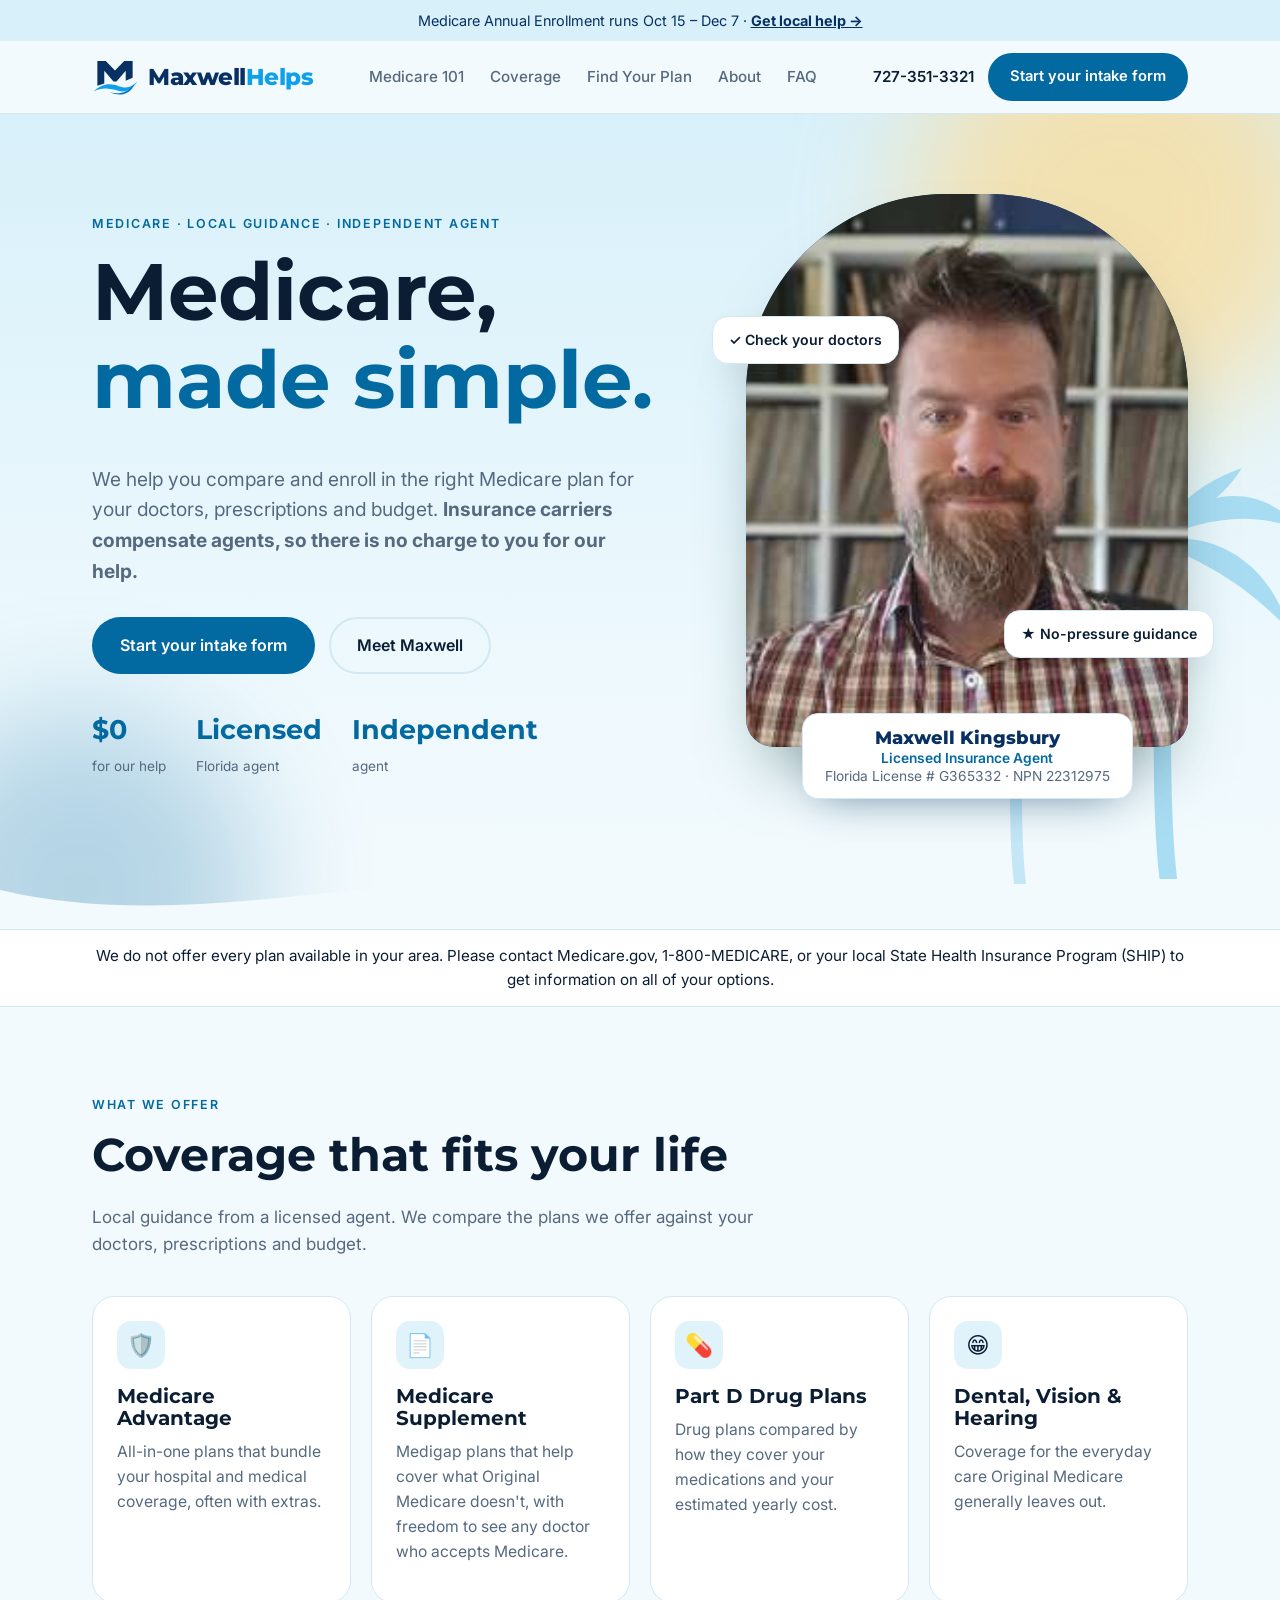
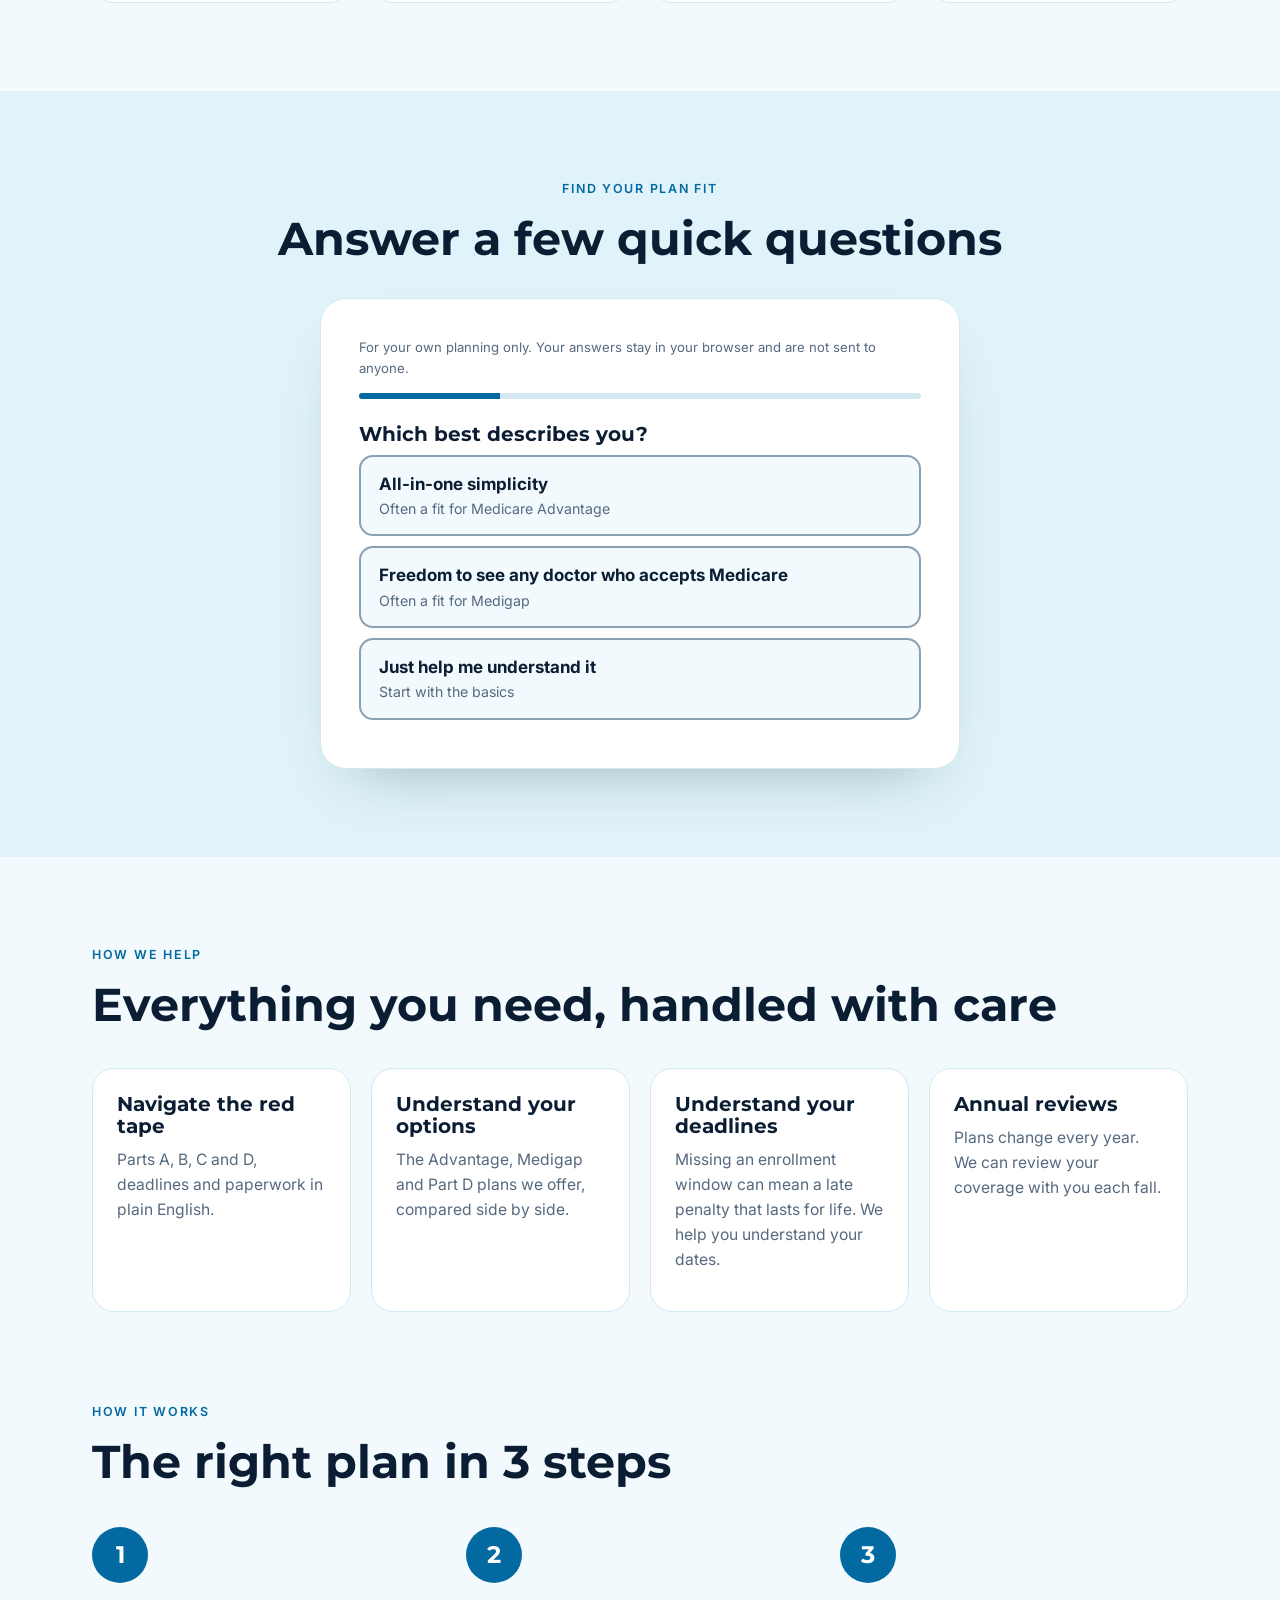
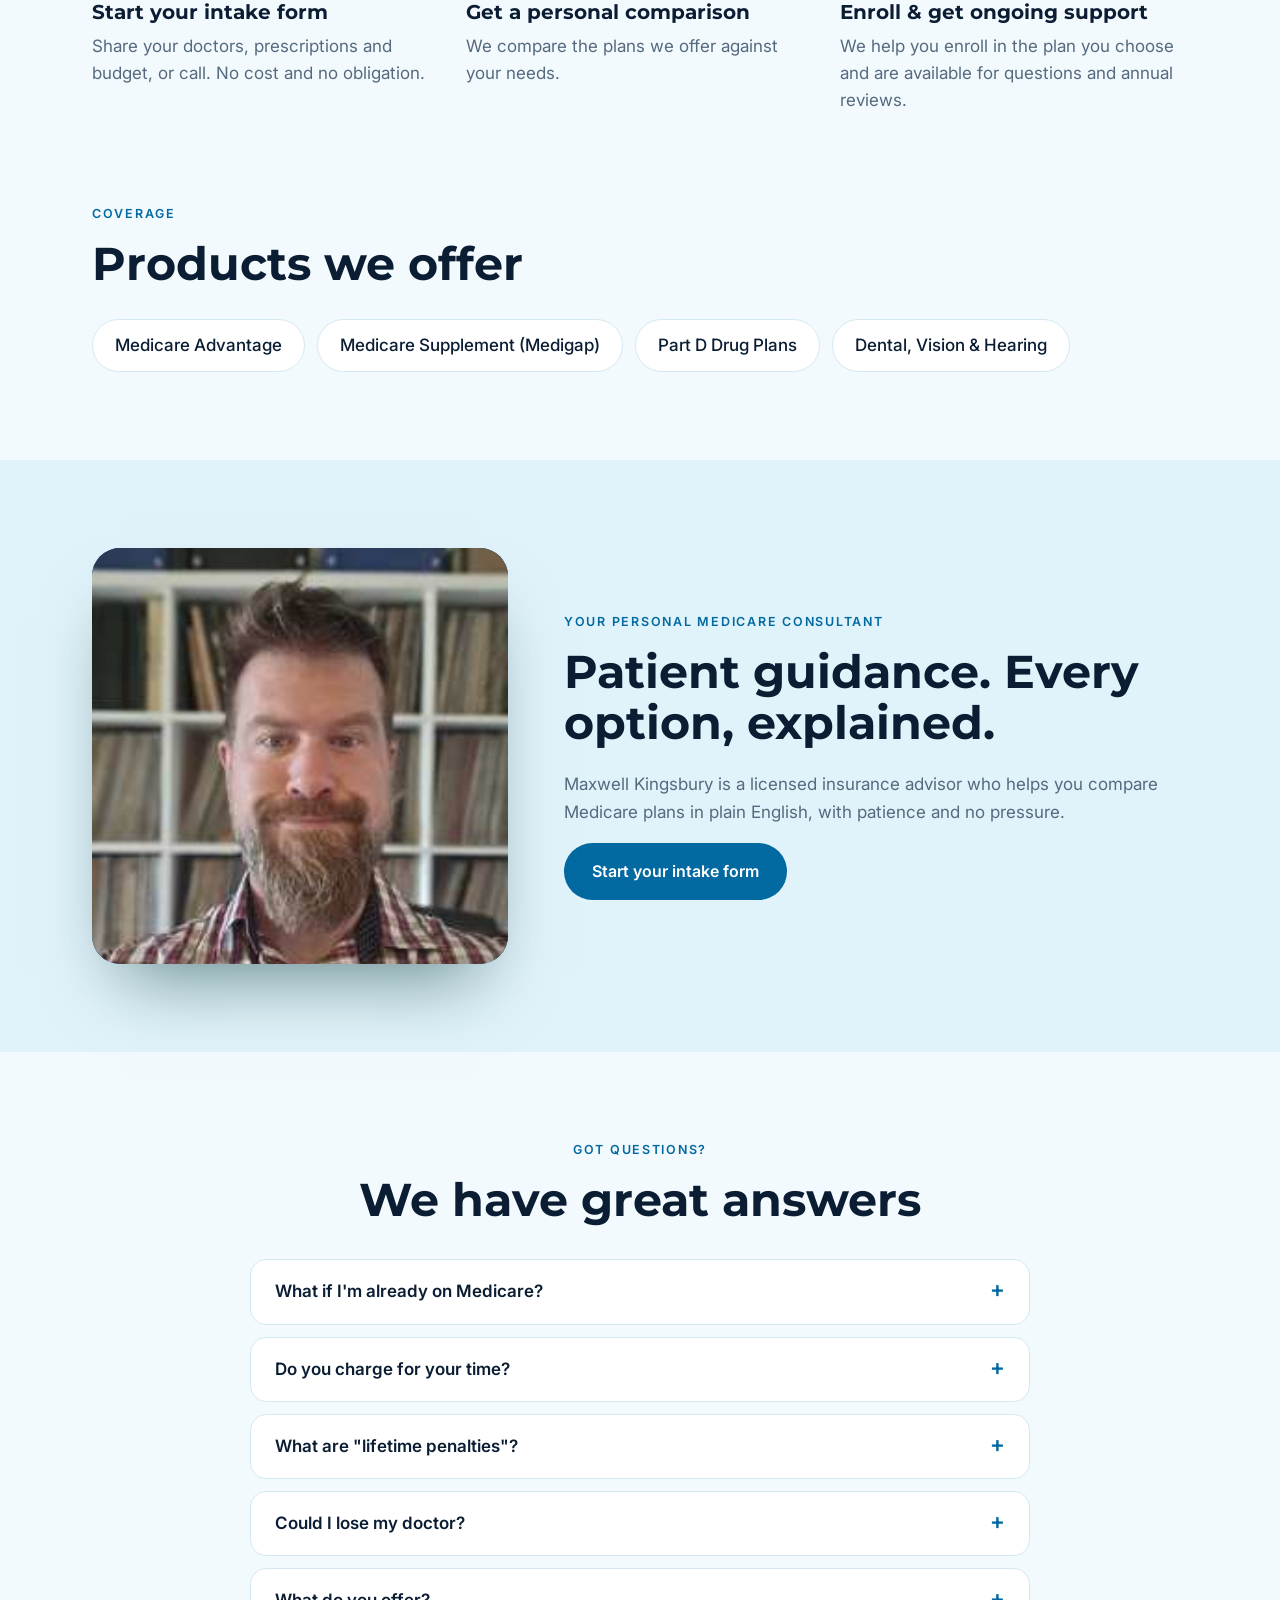
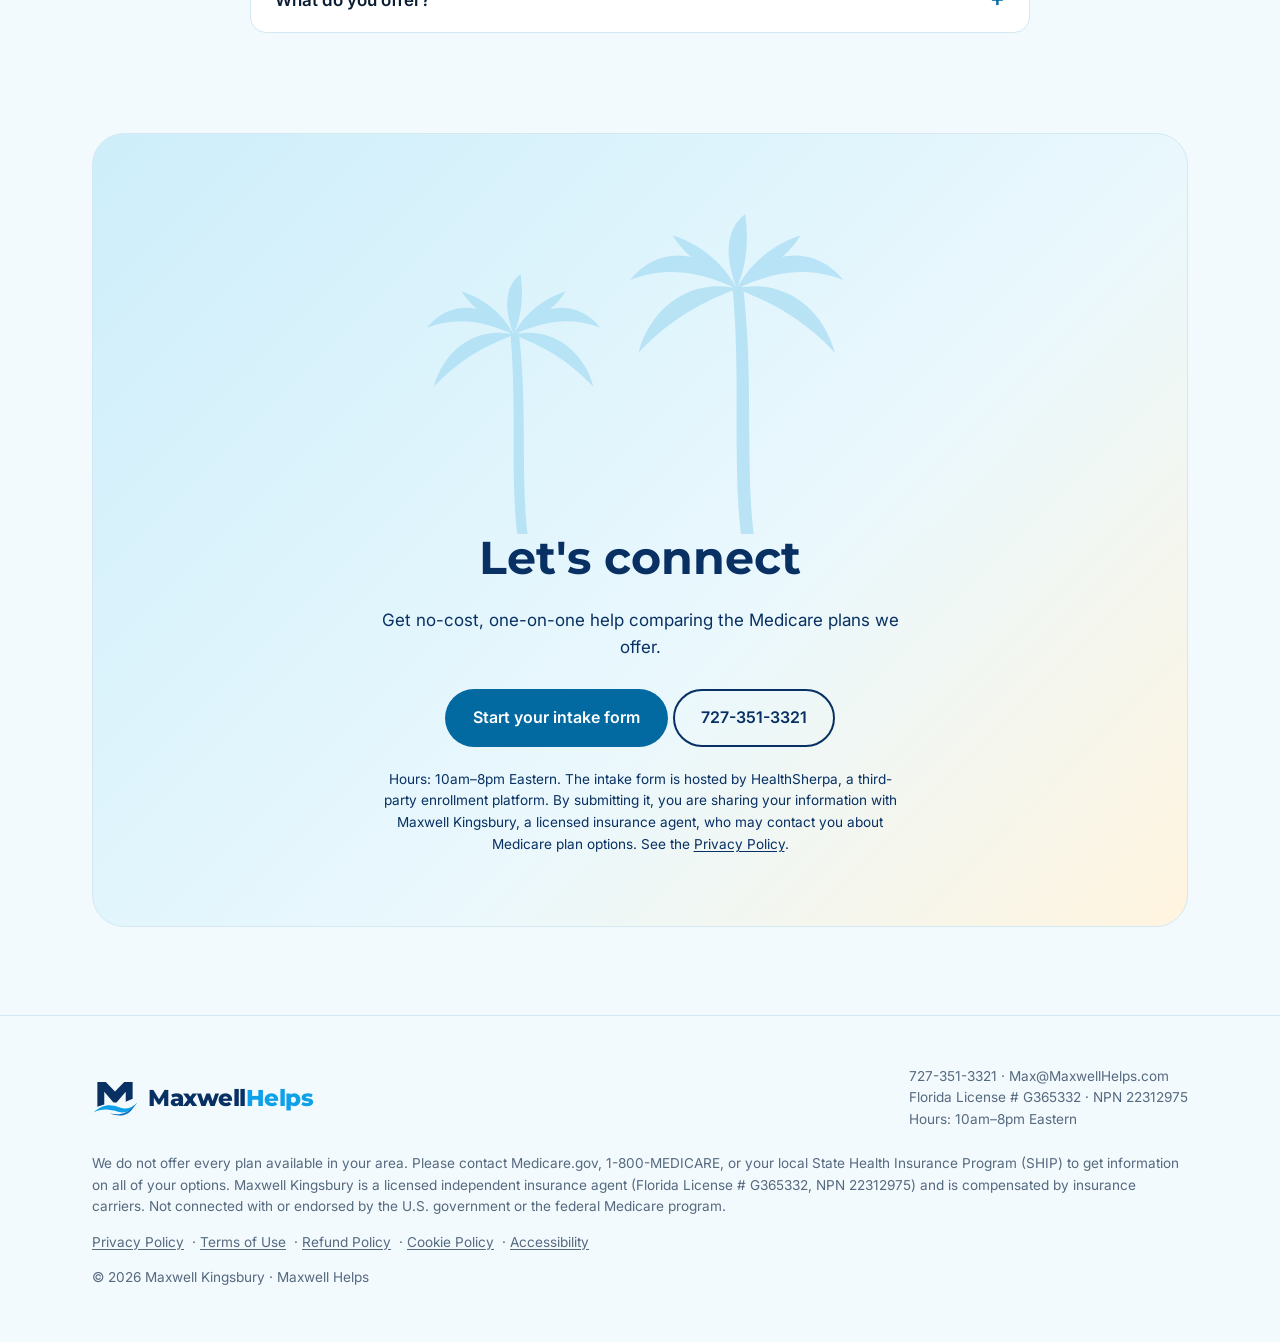
==== commit 0f1568ab: "Homepage: add name, license and NPN card by photo; match header to other pages" ====
--- a/index.html
+++ b/index.html
@@ -10,10 +10,10 @@
 <link rel="stylesheet" href="photo.css">
 </head>
 <body><a class="skip" href="#main">Skip to main content</a><svg width="0" height="0" style="position:absolute"><symbol id="palm" viewBox="0 0 200 300"><g fill="currentColor"><path d="M96 68C104 150 96 230 104 300L116 300C108 230 116 150 106 68Z"/><path d="M100 70C70 30 25 30 0 62C35 48 68 55 100 70Z"/><path d="M100 70C130 30 175 30 200 62C165 48 132 55 100 70Z"/><path d="M100 70C60 60 20 85 8 130C40 96 70 82 100 70Z"/><path d="M100 70C140 60 180 85 192 130C160 96 130 82 100 70Z"/><path d="M100 70C85 30 95 10 108 0C112 30 108 50 100 70Z"/><path d="M100 70C80 55 55 45 40 20C70 30 90 50 100 70Z"/><path d="M100 70C120 55 145 45 160 20C130 30 110 50 100 70Z"/></g></symbol></svg>
-<div class="banner">Medicare Annual Enrollment starts Oct 15 · <a href="#contact">Get local help →</a></div>
+<div class="banner">Medicare Annual Enrollment runs Oct 15 – Dec 7 · <a href="#contact">Get local help →</a></div>
 <header><div class="wrap nav">
   <a class="logo" href="#" aria-label="Maxwell Helps"><svg class="mk" viewBox="0 0 120 92" aria-hidden="true"><path fill="#083063" d="M14 4h22l24 25 24-25h22v44l-18 8V30L64 58h-8L32 30v33l-18 6z"/><path fill="#0ea0e8" d="M4 84c22-22 44-22 66-14s34 2 48-12c-12 20-30 30-50 24S26 72 4 84z"/><path fill="#0a72c0" d="M46 86c24 6 46 2 64-22-6 22-30 36-64 22z"/></svg><span class="wm">Maxwell<b>Helps</b></span></a>
-  <nav><ul><li><a href="medicare-101.html">Medicare 101</a></li><li><a href="#pillars">Coverage</a></li><li><a href="#quiz">Find Your Plan</a></li><li><a href="#services">Services</a></li><li><a href="#about">About</a></li><li><a href="#faq">FAQ</a></li></ul></nav>
+  <nav aria-label="Main"><ul><li><a href="medicare-101.html">Medicare 101</a></li><li><a href="#pillars">Coverage</a></li><li><a href="#quiz">Find Your Plan</a></li><li><a href="#about">About</a></li><li><a href="#faq">FAQ</a></li></ul></nav>
   <div class="navr"><a class="tel" href="tel:+17273513321">727-351-3321</a><a class="btn p" href="https://medicare.healthsherpa.com/intake/maxwell-kingsbury" target="_blank" rel="noopener">Start your intake form<span class="sr-only"> (opens in a new tab)</span></a><button class="menu-btn" type="button" aria-label="Open menu" aria-expanded="false" aria-controls="mnav"><span></span><span></span><span></span></button></div>
 </div>
 <div id="mnav" class="mnav" hidden><div class="wrap"><ul><li><a href="medicare-101.html">Medicare 101</a></li><li><a href="#pillars">Coverage</a></li><li><a href="#quiz">Find Your Plan</a></li><li><a href="#about">About</a></li><li><a href="#faq">FAQ</a></li></ul><a class="btn p" href="https://medicare.healthsherpa.com/intake/maxwell-kingsbury" target="_blank" rel="noopener">Start your intake form<span class="sr-only"> (opens in a new tab)</span></a></div></div></header>
@@ -28,8 +28,9 @@
     <div class="cta"><a class="btn p" href="https://medicare.healthsherpa.com/intake/maxwell-kingsbury" target="_blank" rel="noopener">Start your intake form<span class="sr-only"> (opens in a new tab)</span></a><a class="btn g" href="#about">Meet Maxwell</a></div>
     <div class="stats"><div><b>$0</b><span>for our help</span></div><div><b>Licensed</b><span>Florida agent</span></div><div><b>Independent</b><span>agent</span></div></div>
   </div>
-  <div class="portrait"><div class="ph" role="img" aria-label="Maxwell Kingsbury, insurance advisor"></div>
+  <figure class="pfig"><div class="portrait"><div class="ph" role="img" aria-label="Photo of Maxwell Kingsbury"></div>
     <div class="chip c1">✓ Check your doctors</div><div class="chip c2">★ No-pressure guidance</div></div>
+    <figcaption class="idcard"><strong>Maxwell Kingsbury</strong><span class="role">Licensed Insurance Agent</span><span>Florida License # G365332 · NPN 22312975</span></figcaption></figure>
 </div><svg class="wave" viewBox="0 0 1440 80" preserveAspectRatio="none" aria-hidden="true"><path d="M0 40C240 90 480 0 720 40S1200 80 1440 30V80H0Z"/></svg></section>
 
 <div class="tpmo"><div class="wrap">We do not offer every plan available in your area. Please contact Medicare.gov, 1-800-MEDICARE, or your local State Health Insurance Program (SHIP) to get information on all of your options.</div></div>
--- a/styles.css
+++ b/styles.css
@@ -28,7 +28,9 @@
 .mk{width:46px;height:36px;display:block}.wm{font:800 1.45rem Montserrat,system-ui,sans-serif;color:#083063;letter-spacing:-.02em}.wm b{color:#0ea0e8;font-weight:800}.logo em{font-style:normal;color:var(--brand-2)}
 nav ul{display:flex;gap:26px;list-style:none;margin:0;padding:0;font-weight:500;font-size:.95rem}
 nav a{text-decoration:none;color:var(--muted)}nav a:hover{color:var(--ink)}
-.navr{display:flex;gap:14px;align-items:center}
+.navr{display:flex;gap:14px;align-items:center;flex-shrink:0}
+.logo{flex-shrink:0}nav a,.navr a{white-space:nowrap}
+nav a[aria-current="page"]{color:var(--ink);box-shadow:inset 0 -2px 0 var(--brand-2);padding-bottom:3px}
 .navr .tel{font-weight:600;text-decoration:none;font-size:.95rem}
 .navr .btn{padding:10px 20px;font-size:.92rem}
 @media(max-width:900px){nav,.navr .tel{display:none}}
@@ -196,10 +198,22 @@
 main p a,footer p a,.legal a{text-decoration:underline;text-underline-offset:2px}
 .legal-links a{margin-right:4px}
 /* ===== Legal pages ===== */
-.legal{max-width:800px}
-.legal h1{font-size:clamp(2rem,5vw,3rem);margin-bottom:.3em}
+.legal{max-width:860px}
+.legal-body{padding-top:48px}
 .legal h2{font-size:1.4rem;margin:2em 0 .6em}
 .legal p,.legal li{color:#334a5e}
 .legal ul{padding-left:22px}.legal li{margin-bottom:6px}
-.legal .updated{color:var(--muted);font-size:.92rem}
+.legal h2:first-child{margin-top:0}
+.hero .updated{color:var(--muted);font-size:.95rem;margin:-6px 0 0}
 .legal .box{background:var(--card);border:1px solid var(--line);border-radius:16px;padding:18px 22px;margin:18px 0}
+/* ===== Page header (shared) ===== */
+.hero.sm{padding:70px 0 120px}.hero.sm .wrap{grid-template-columns:1fr;max-width:860px}
+.hero.sm h1{font-size:clamp(2.3rem,6vw,4rem)}
+@media(max-width:600px){.hero.sm{padding:36px 0 84px}.hero.sm h1{font-size:2.3rem}.legal-body{padding-top:28px}}
+/* ===== Advisor ID card ===== */
+.pfig{margin:0;position:relative}
+.idcard{position:relative;z-index:2;width:fit-content;max-width:92%;margin:-34px auto 0;background:var(--card);border:1px solid var(--line);border-radius:16px;padding:12px 22px;text-align:center;box-shadow:0 18px 40px -20px rgba(8,48,99,.45);line-height:1.35}
+.idcard strong{display:block;font:800 1.15rem Montserrat,system-ui,sans-serif;color:var(--brand)}
+.idcard span{display:block;font-size:.86rem;color:var(--muted)}
+.idcard .role{color:var(--brand-2);font-weight:600}
+@media(max-width:600px){.idcard{padding:10px 16px;margin-top:-28px}.idcard strong{font-size:1.05rem}.idcard span{font-size:.8rem}.c1{bottom:47%}.c2{bottom:29%}.chip{animation:none}}
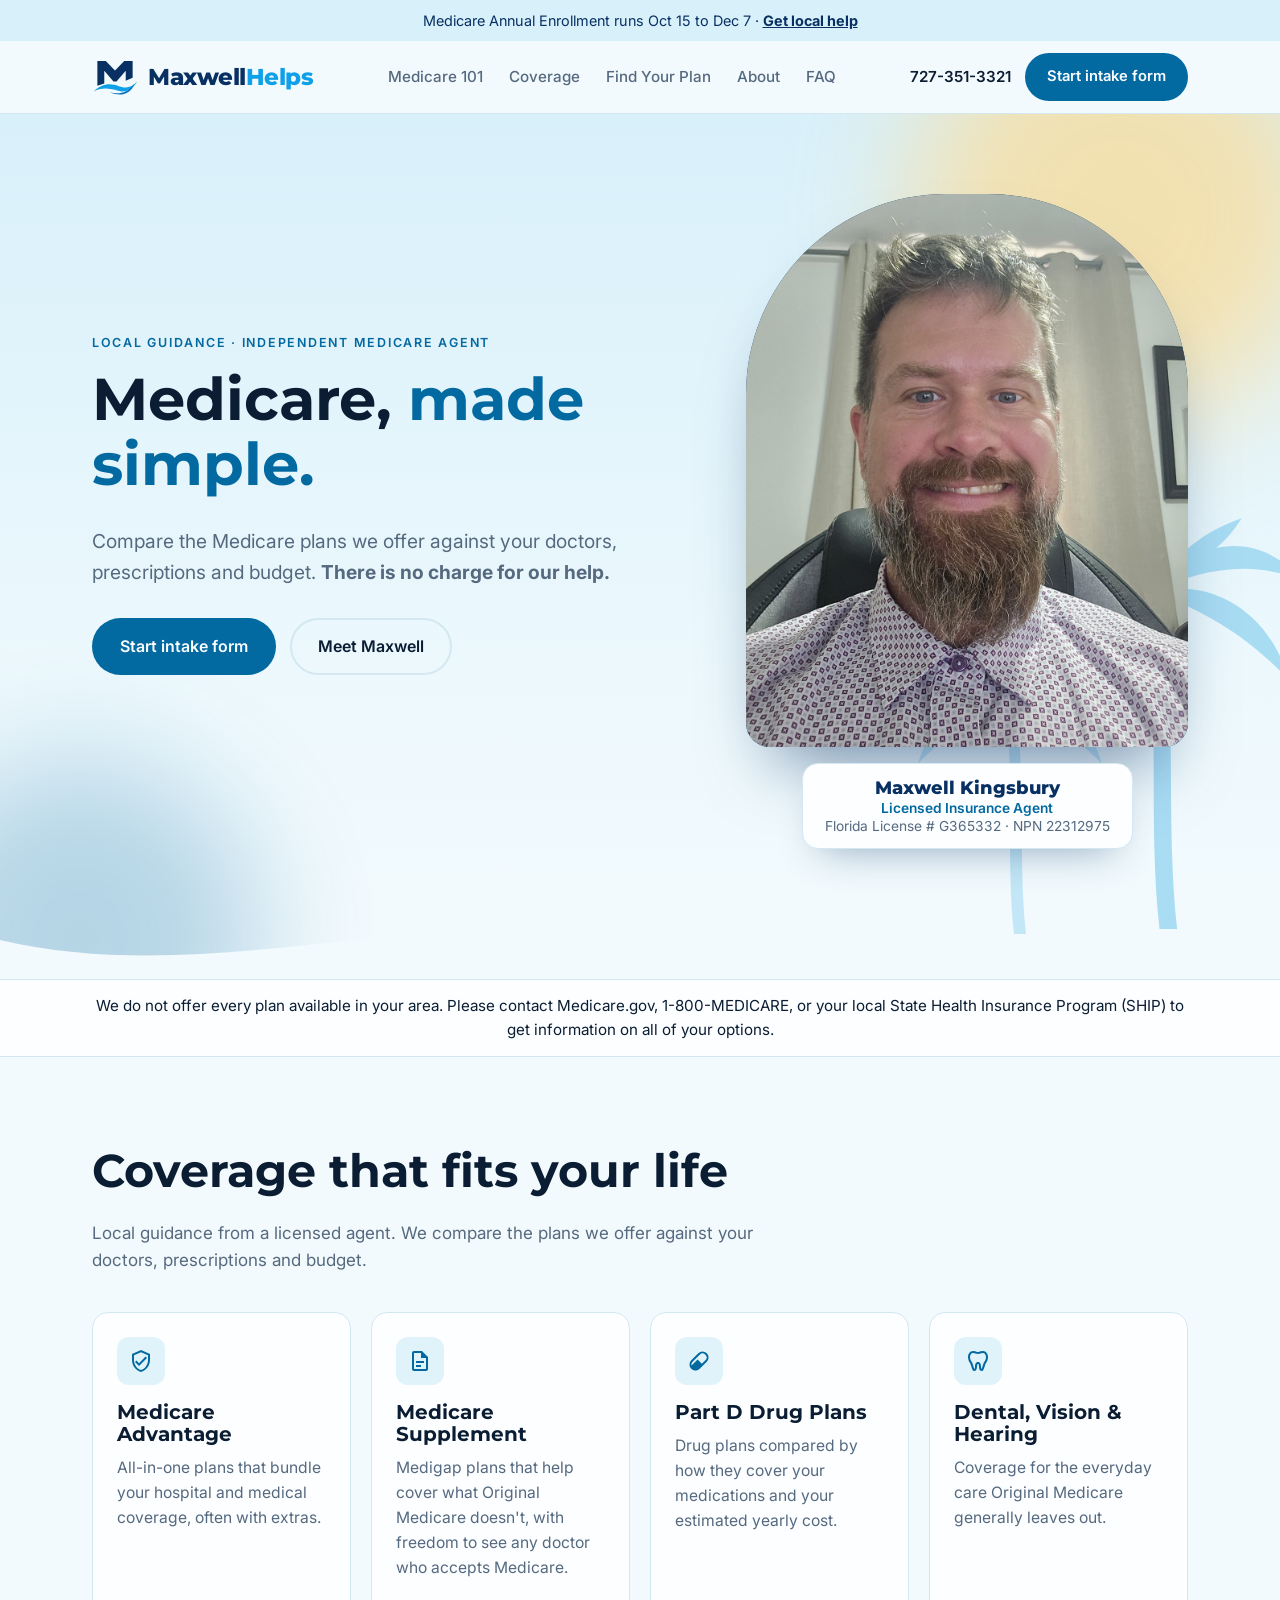
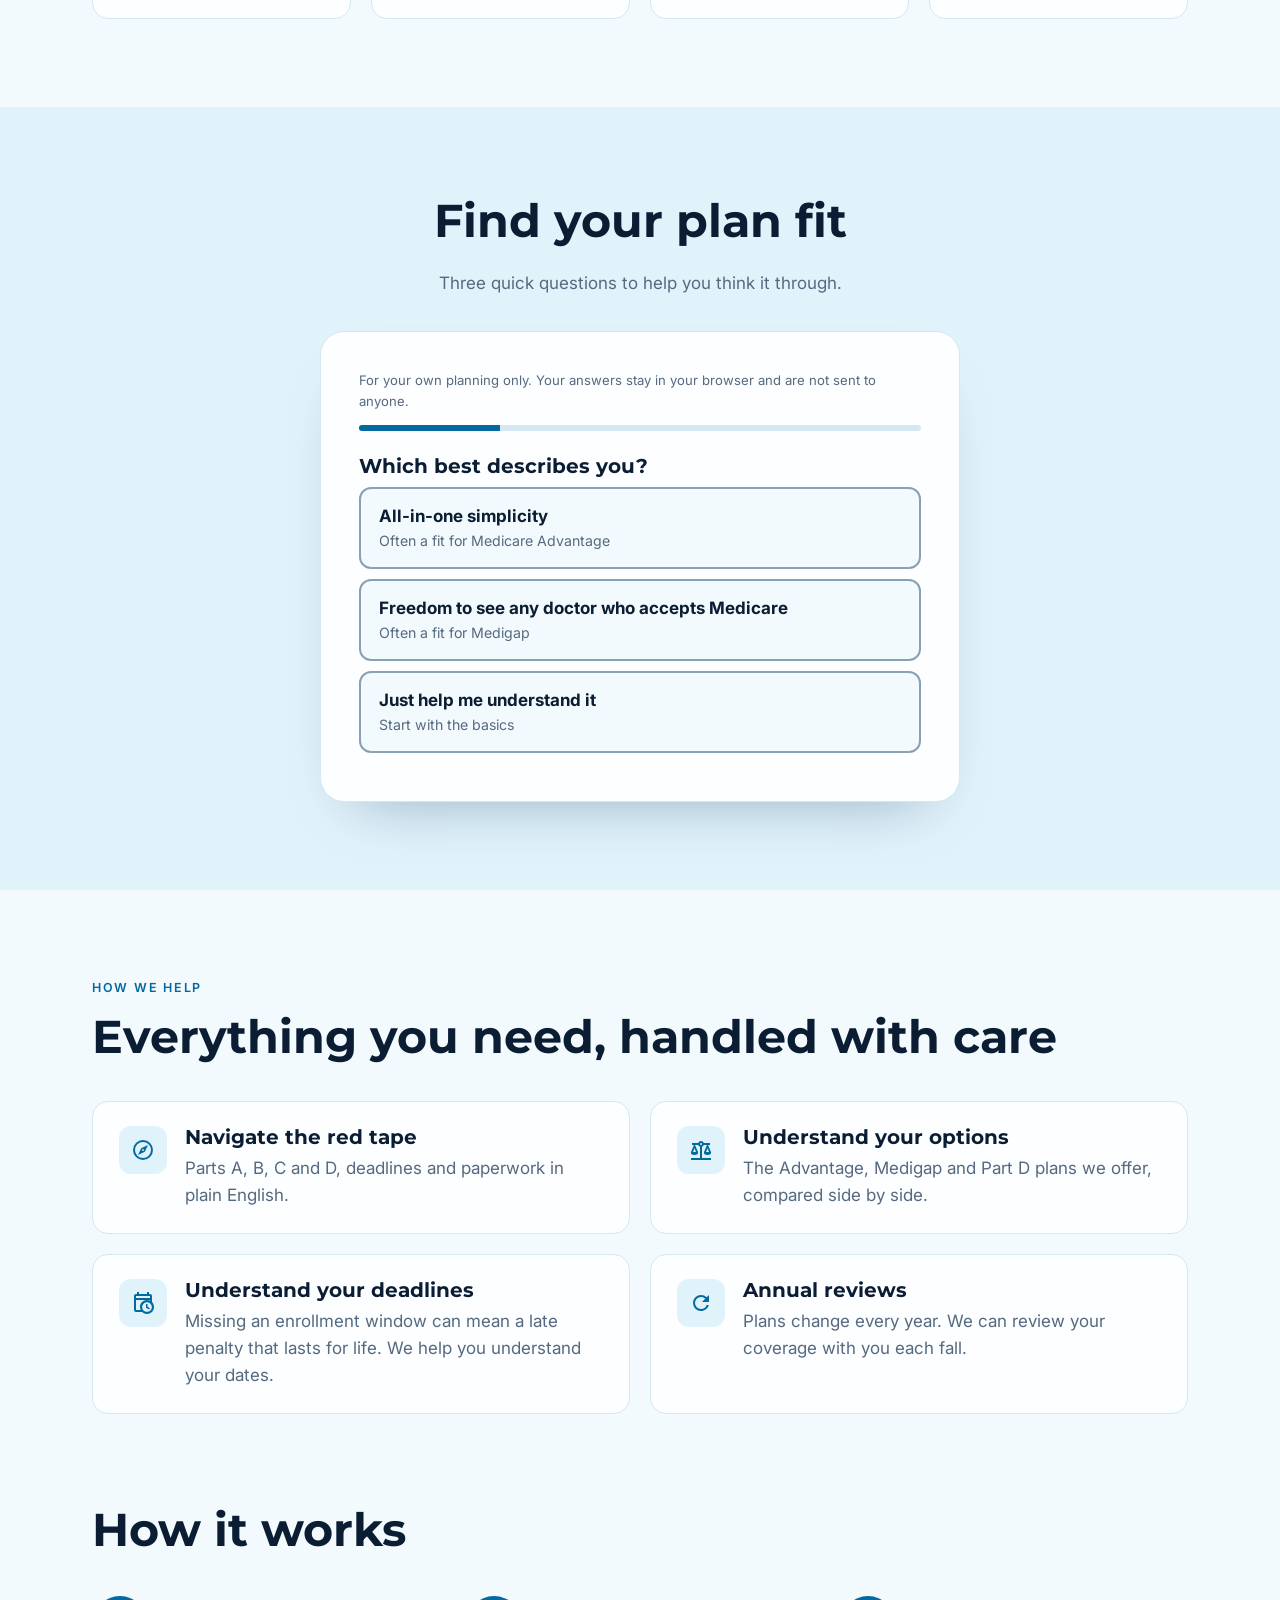
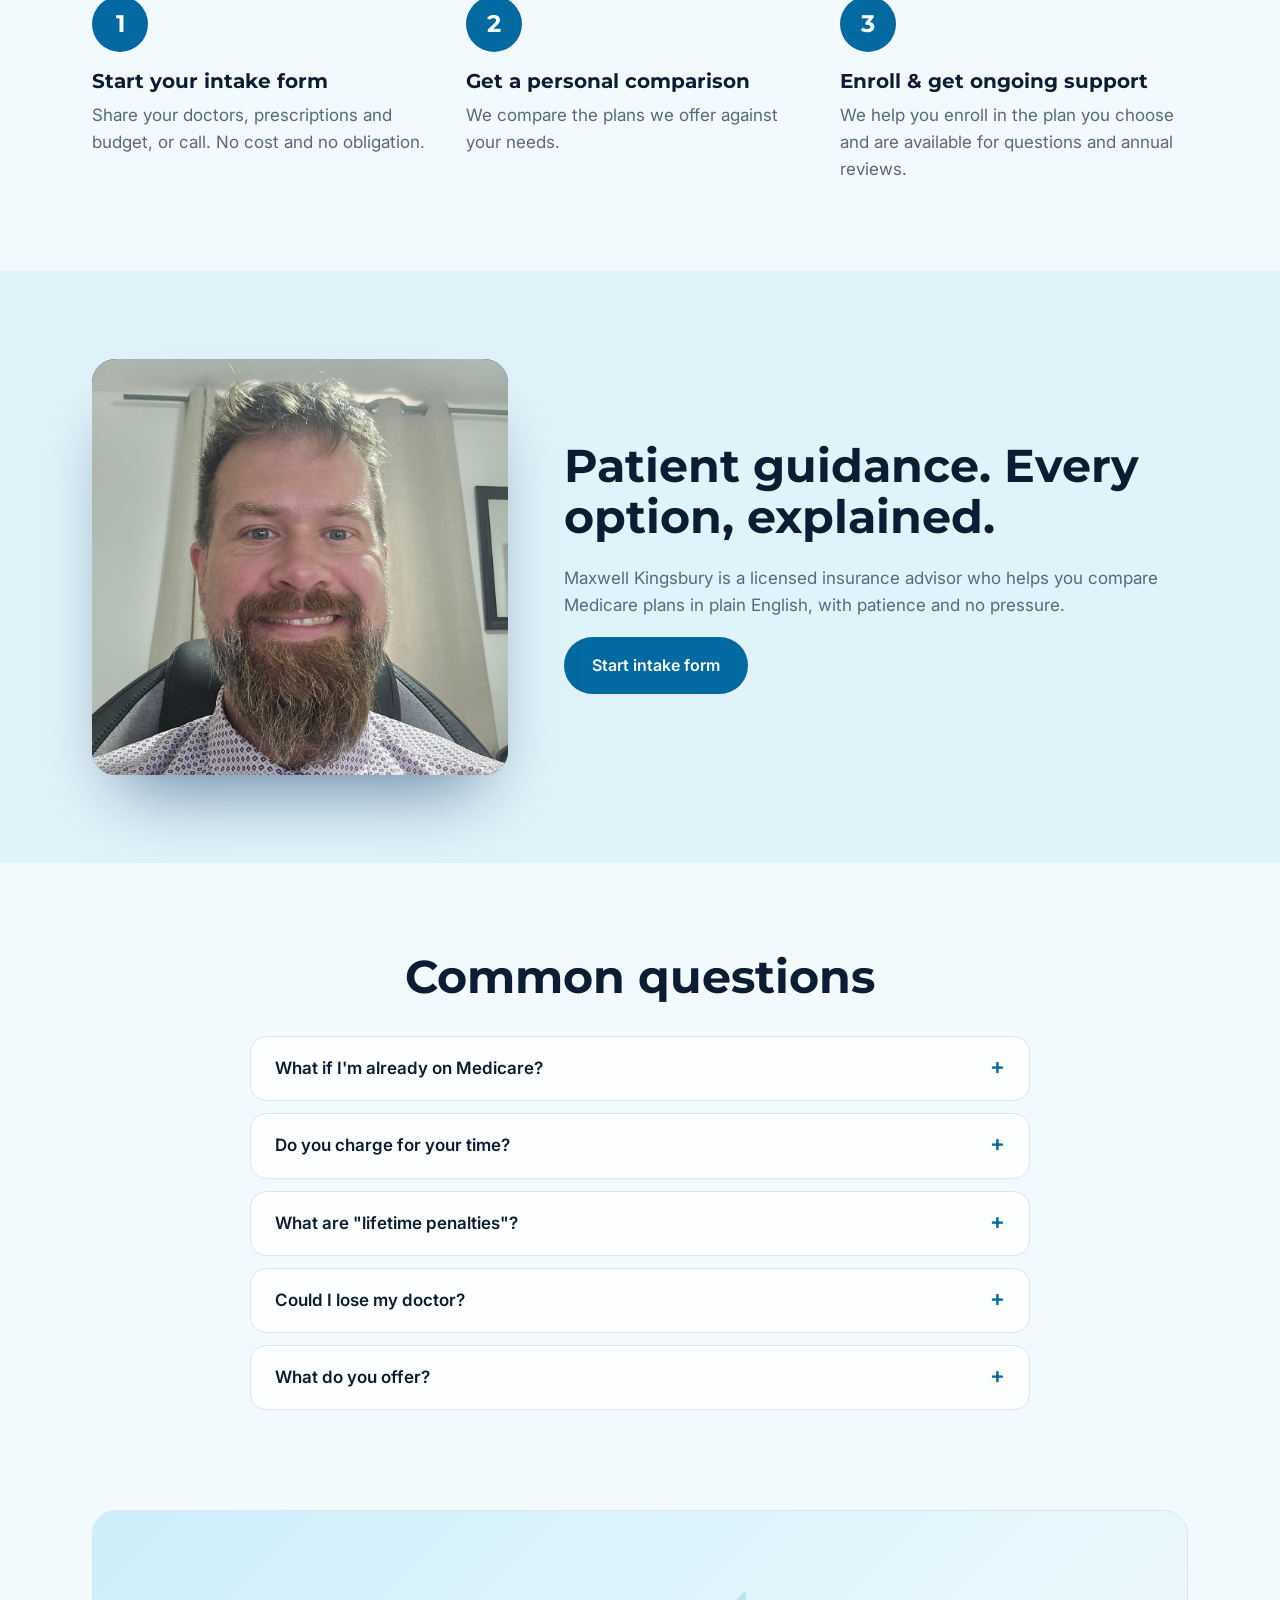
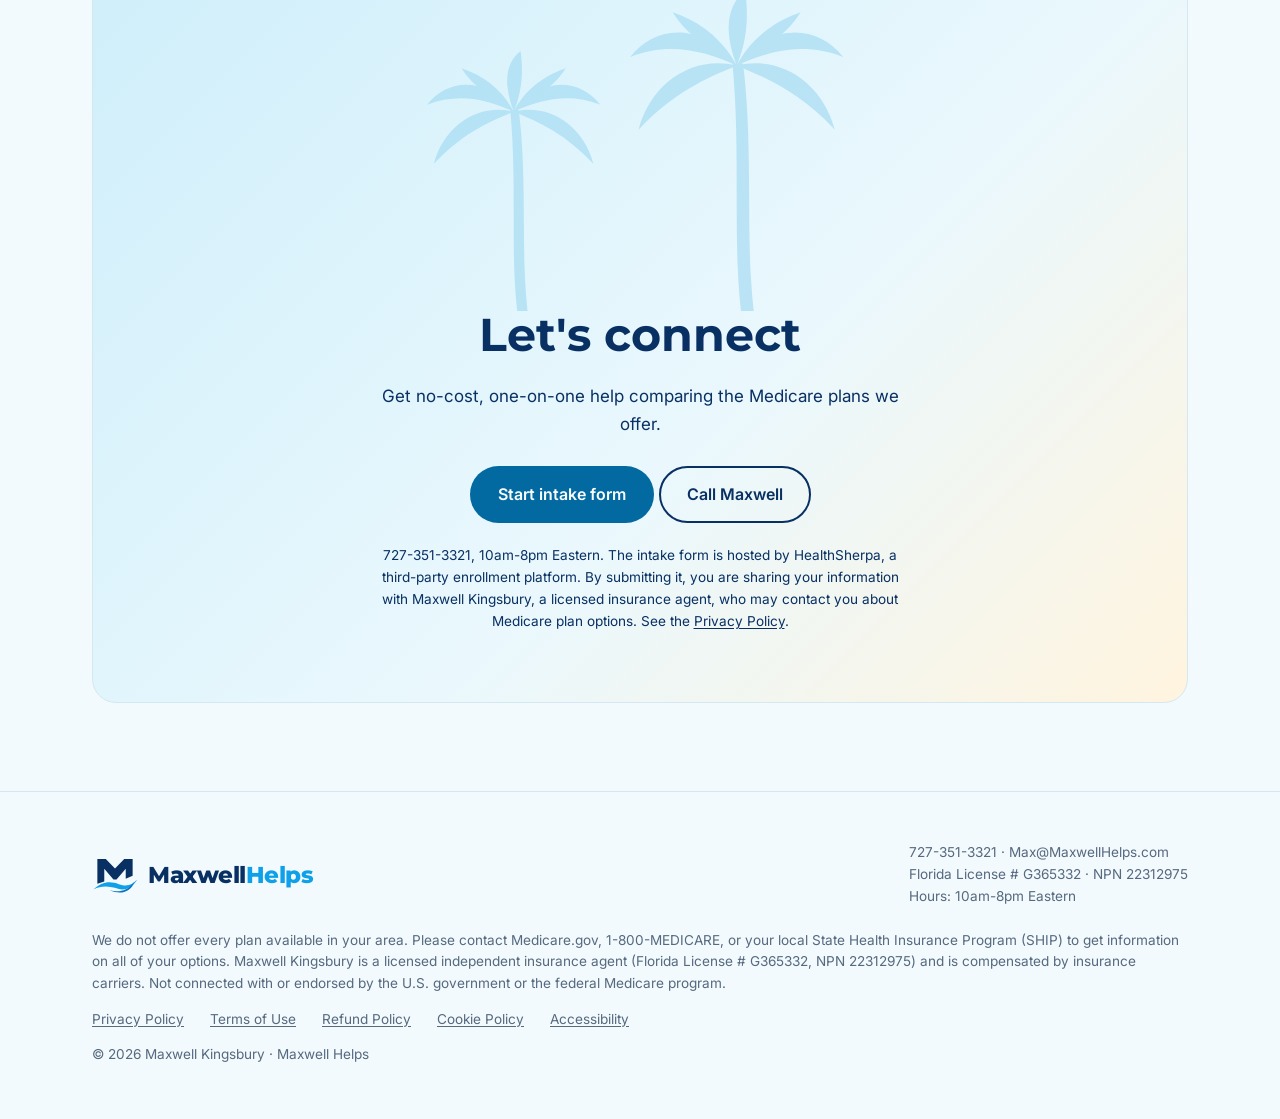
==== commit 37d7535b: "Add files via upload" ====
--- a/index.html
+++ b/index.html
@@ -4,41 +4,39 @@
 <meta charset="utf-8">
 <script>document.documentElement.classList.add('js')</script>
 <meta name="viewport" content="width=device-width, initial-scale=1, viewport-fit=cover">
-<title>Maxwell Helps — Medicare Plans, Made Simple</title>
+<title>Maxwell Helps | Medicare Plans, Made Simple</title>
 <link href="https://fonts.googleapis.com/css2?family=Montserrat:wght@600;700;800&family=Inter:wght@400;500;600&display=swap" rel="stylesheet">
 <link rel="stylesheet" href="styles.css">
 <link rel="stylesheet" href="photo.css">
 </head>
 <body><a class="skip" href="#main">Skip to main content</a><svg width="0" height="0" style="position:absolute"><symbol id="palm" viewBox="0 0 200 300"><g fill="currentColor"><path d="M96 68C104 150 96 230 104 300L116 300C108 230 116 150 106 68Z"/><path d="M100 70C70 30 25 30 0 62C35 48 68 55 100 70Z"/><path d="M100 70C130 30 175 30 200 62C165 48 132 55 100 70Z"/><path d="M100 70C60 60 20 85 8 130C40 96 70 82 100 70Z"/><path d="M100 70C140 60 180 85 192 130C160 96 130 82 100 70Z"/><path d="M100 70C85 30 95 10 108 0C112 30 108 50 100 70Z"/><path d="M100 70C80 55 55 45 40 20C70 30 90 50 100 70Z"/><path d="M100 70C120 55 145 45 160 20C130 30 110 50 100 70Z"/></g></symbol></svg>
-<div class="banner">Medicare Annual Enrollment runs Oct 15 – Dec 7 · <a href="#contact">Get local help →</a></div>
+<div class="banner">Medicare Annual Enrollment runs Oct 15 to Dec 7 · <a href="#contact">Get local help</a></div>
 <header><div class="wrap nav">
   <a class="logo" href="#" aria-label="Maxwell Helps"><svg class="mk" viewBox="0 0 120 92" aria-hidden="true"><path fill="#083063" d="M14 4h22l24 25 24-25h22v44l-18 8V30L64 58h-8L32 30v33l-18 6z"/><path fill="#0ea0e8" d="M4 84c22-22 44-22 66-14s34 2 48-12c-12 20-30 30-50 24S26 72 4 84z"/><path fill="#0a72c0" d="M46 86c24 6 46 2 64-22-6 22-30 36-64 22z"/></svg><span class="wm">Maxwell<b>Helps</b></span></a>
   <nav aria-label="Main"><ul><li><a href="medicare-101.html">Medicare 101</a></li><li><a href="#pillars">Coverage</a></li><li><a href="#quiz">Find Your Plan</a></li><li><a href="#about">About</a></li><li><a href="#faq">FAQ</a></li></ul></nav>
-  <div class="navr"><a class="tel" href="tel:+17273513321">727-351-3321</a><a class="btn p" href="https://medicare.healthsherpa.com/intake/maxwell-kingsbury" target="_blank" rel="noopener">Start your intake form<span class="sr-only"> (opens in a new tab)</span></a><button class="menu-btn" type="button" aria-label="Open menu" aria-expanded="false" aria-controls="mnav"><span></span><span></span><span></span></button></div>
+  <div class="navr"><a class="tel" href="tel:+17273513321">727-351-3321</a><a class="btn p" href="https://medicare.healthsherpa.com/intake/maxwell-kingsbury" target="_blank" rel="noopener">Start intake form<span class="sr-only"> (opens in a new tab)</span></a><button class="menu-btn" type="button" aria-label="Open menu" aria-expanded="false" aria-controls="mnav"><span></span><span></span><span></span></button></div>
 </div>
-<div id="mnav" class="mnav" hidden><div class="wrap"><ul><li><a href="medicare-101.html">Medicare 101</a></li><li><a href="#pillars">Coverage</a></li><li><a href="#quiz">Find Your Plan</a></li><li><a href="#about">About</a></li><li><a href="#faq">FAQ</a></li></ul><a class="btn p" href="https://medicare.healthsherpa.com/intake/maxwell-kingsbury" target="_blank" rel="noopener">Start your intake form<span class="sr-only"> (opens in a new tab)</span></a></div></div></header>
+<div id="mnav" class="mnav" hidden><div class="wrap"><ul><li><a href="medicare-101.html">Medicare 101</a></li><li><a href="#pillars">Coverage</a></li><li><a href="#quiz">Find Your Plan</a></li><li><a href="#about">About</a></li><li><a href="#faq">FAQ</a></li></ul><a class="btn p" href="https://medicare.healthsherpa.com/intake/maxwell-kingsbury" target="_blank" rel="noopener">Start intake form<span class="sr-only"> (opens in a new tab)</span></a></div></div></header>
 
 <main id="main">
 <section class="hero"><div class="blob b1"></div><div class="blob b2"></div><svg class="palm pa" viewBox="0 0 200 300" aria-hidden="true"><use href="#palm"/></svg><svg class="palm pb" viewBox="0 0 200 300" aria-hidden="true"><use href="#palm"/></svg>
 <div class="wrap">
   <div>
-    <span class="eyebrow">Medicare · Local guidance · Independent agent</span>
+    <span class="eyebrow">Local guidance · Independent Medicare agent</span>
     <h1>Medicare, <span>made simple.</span></h1>
-    <p class="lead">We help you compare and enroll in the right Medicare plan for your doctors, prescriptions and budget. <strong>Insurance carriers compensate agents, so there is no charge to you for our help.</strong></p>
-    <div class="cta"><a class="btn p" href="https://medicare.healthsherpa.com/intake/maxwell-kingsbury" target="_blank" rel="noopener">Start your intake form<span class="sr-only"> (opens in a new tab)</span></a><a class="btn g" href="#about">Meet Maxwell</a></div>
-    <div class="stats"><div><b>$0</b><span>for our help</span></div><div><b>Licensed</b><span>Florida agent</span></div><div><b>Independent</b><span>agent</span></div></div>
+    <p class="lead">Compare the Medicare plans we offer against your doctors, prescriptions and budget. <strong>There is no charge for our help.</strong></p>
+    <div class="cta"><a class="btn p" href="https://medicare.healthsherpa.com/intake/maxwell-kingsbury" target="_blank" rel="noopener">Start intake form<span class="sr-only"> (opens in a new tab)</span></a><a class="btn g" href="#about">Meet Maxwell</a></div>
   </div>
-  <figure class="pfig"><div class="portrait"><div class="ph" role="img" aria-label="Photo of Maxwell Kingsbury"></div>
-    <div class="chip c1">✓ Check your doctors</div><div class="chip c2">★ No-pressure guidance</div></div>
+  <figure class="pfig"><div class="portrait"><div class="ph" role="img" aria-label="Photo of Maxwell Kingsbury"></div></div>
     <figcaption class="idcard"><strong>Maxwell Kingsbury</strong><span class="role">Licensed Insurance Agent</span><span>Florida License # G365332 · NPN 22312975</span></figcaption></figure>
 </div><svg class="wave" viewBox="0 0 1440 80" preserveAspectRatio="none" aria-hidden="true"><path d="M0 40C240 90 480 0 720 40S1200 80 1440 30V80H0Z"/></svg></section>
 
 <div class="tpmo"><div class="wrap">We do not offer every plan available in your area. Please contact Medicare.gov, 1-800-MEDICARE, or your local State Health Insurance Program (SHIP) to get information on all of your options.</div></div>
 
-<section id="pillars"><div class="wrap"><span class="eyebrow rv">What we offer</span><h2 class="rv">Coverage that fits your life</h2><p class="rv" style="color:var(--muted);max-width:680px">Local guidance from a licensed agent. We compare the plans we offer against your doctors, prescriptions and budget.</p><div class="grid4"><div class="card rv"><div class="ico" aria-hidden="true">🛡️</div><h3>Medicare Advantage</h3><p>All-in-one plans that bundle your hospital and medical coverage, often with extras.</p></div><div class="card rv"><div class="ico" aria-hidden="true">📄</div><h3>Medicare Supplement</h3><p>Medigap plans that help cover what Original Medicare doesn't, with freedom to see any doctor who accepts Medicare.</p></div><div class="card rv"><div class="ico" aria-hidden="true">💊</div><h3>Part D Drug Plans</h3><p>Drug plans compared by how they cover your medications and your estimated yearly cost.</p></div><div class="card rv"><div class="ico" aria-hidden="true">😁</div><h3>Dental, Vision &amp; Hearing</h3><p>Coverage for the everyday care Original Medicare generally leaves out.</p></div></div></div></section>
+<section id="pillars"><div class="wrap"><h2 class="rv">Coverage that fits your life</h2><p class="rv" style="color:var(--muted);max-width:680px">Local guidance from a licensed agent. We compare the plans we offer against your doctors, prescriptions and budget.</p><div class="grid4"><div class="card rv"><div class="ico" aria-hidden="true"><svg class="i" viewBox="0 0 24 24" aria-hidden="true" focusable="false"><path fill="currentColor" d="M21 11c0 5.55-3.84 10.74-9 12-5.16-1.26-9-6.45-9-12V5l9-4 9 4zm-9 10c3.75-1 7-5.46 7-9.78V6.3l-7-3.12L5 6.3v4.92C5 15.54 8.25 20 12 21m-2-4-4-4 1.41-1.41L10 14.17l6.59-6.59L18 9"/></svg></div><h3>Medicare Advantage</h3><p>All-in-one plans that bundle your hospital and medical coverage, often with extras.</p></div><div class="card rv"><div class="ico" aria-hidden="true"><svg class="i" viewBox="0 0 24 24" aria-hidden="true" focusable="false"><path fill="currentColor" d="M6 2a2 2 0 0 0-2 2v16a2 2 0 0 0 2 2h12a2 2 0 0 0 2-2V8l-6-6zm0 2h7v5h5v11H6zm2 8v2h8v-2zm0 4v2h5v-2z"/></svg></div><h3>Medicare Supplement</h3><p>Medigap plans that help cover what Original Medicare doesn't, with freedom to see any doctor who accepts Medicare.</p></div><div class="card rv"><div class="ico" aria-hidden="true"><svg class="i" viewBox="0 0 24 24" aria-hidden="true" focusable="false"><path fill="currentColor" d="m4.22 11.29 7.07-7.07a6.01 6.01 0 0 1 8.49 0c2.34 2.34 2.34 6.14 0 8.49l-7.07 7.07c-2.35 2.34-6.15 2.34-8.49 0a6.01 6.01 0 0 1 0-8.49m1.42 1.42a3.98 3.98 0 0 0-1.04 3.86l5.99-5.98 4.24 4.24 3.53-3.54a3.98 3.98 0 0 0 0-5.65 3.98 3.98 0 0 0-5.65 0z"/></svg></div><h3>Part D Drug Plans</h3><p>Drug plans compared by how they cover your medications and your estimated yearly cost.</p></div><div class="card rv"><div class="ico" aria-hidden="true"><svg class="i" viewBox="0 0 24 24" aria-hidden="true" focusable="false"><path fill="currentColor" d="M7 2C4 2 2 5 2 8c0 2.11 1 5 2 6s2 8 4 8c4.54 0 2-7 4-7s-.54 7 4 7c2 0 3-7 4-8s2-3.89 2-6c0-3-2-6-5-6s-3 1-5 1-2-1-5-1m0 2c2 0 3 1 5 1s3-1 5-1c1.67 0 3 2 3 4 0 1.75-.86 4.11-1.81 5.06-.86.86-2.13 6.88-2.69 6.88-.21 0-.5-1.06-.5-2.35 0-2.04-.57-4.59-3-4.59s-3 2.55-3 4.59c0 1.29-.29 2.35-.5 2.35-.56 0-1.83-6.02-2.69-6.88C4.86 12.11 4 9.75 4 8c0-2 1.33-4 3-4"/></svg></div><h3>Dental, Vision &amp; Hearing</h3><p>Coverage for the everyday care Original Medicare generally leaves out.</p></div></div></div></section>
 
 <section class="quiz-sec" id="quiz"><div class="wrap">
-  <div style="text-align:center"><span class="eyebrow">Find your plan fit</span><h2>Answer a few quick questions</h2></div>
+  <div style="text-align:center"><h2>Find your plan fit</h2><p style="color:var(--muted);margin:0 auto;max-width:520px">Three quick questions to help you think it through.</p></div>
   <div class="quiz rv" role="region" aria-label="Plan fit questions">
     <p class="fine" style="margin-top:0">For your own planning only. Your answers stay in your browser and are not sent to anyone.</p>
     <div class="bar" role="progressbar" aria-label="Question progress" aria-valuemin="1" aria-valuemax="4" aria-valuenow="1" aria-valuetext="Question 1 of 4"><i id="pb"></i></div>
@@ -49,41 +47,39 @@
     <div class="step" role="group" aria-labelledby="q2"><h3 id="q2" tabindex="-1">How often do you see doctors?</h3>
       <button class="opt" type="button" data-pick aria-pressed="false"><b>Rarely</b><small>Routine care only</small></button>
       <button class="opt" type="button" data-pick aria-pressed="false"><b>Sometimes</b><small>A few specialists</small></button>
-      <button class="opt" type="button" data-pick aria-pressed="false"><b>Often</b><small>Ongoing conditions</small></button><button class="back" type="button" data-back>← Previous question</button></div>
+      <button class="opt" type="button" data-pick aria-pressed="false"><b>Often</b><small>Ongoing conditions</small></button><button class="back" type="button" data-back><svg class="i" viewBox="0 0 24 24" aria-hidden="true" focusable="false"><path fill="currentColor" d="M20 11v2H8l5.5 5.5-1.42 1.42L4.16 12l7.92-7.92L13.5 5.5 8 11z"/></svg>Previous question</button></div>
     <div class="step" role="group" aria-labelledby="q3"><h3 id="q3" tabindex="-1">Do you take prescriptions?</h3>
       <button class="opt" type="button" data-pick aria-pressed="false"><b>None right now</b></button>
-      <button class="opt" type="button" data-pick aria-pressed="false"><b>A few</b><small>1–4 medications</small></button>
-      <button class="opt" type="button" data-pick aria-pressed="false"><b>Several</b><small>5 or more</small></button><button class="back" type="button" data-back>← Previous question</button></div>
-    <div class="step" role="group" aria-labelledby="q4"><h3 id="q4" tabindex="-1">Thanks — you're ready for the next step.</h3><p style="color:var(--muted)">These questions are only a starting point. When you're ready, the intake form gives Maxwell what he needs to compare plans around your doctors, prescriptions and budget. You can also <a href="medicare-101.html">read Medicare 101</a> first.</p><a class="btn p" href="https://medicare.healthsherpa.com/intake/maxwell-kingsbury" target="_blank" rel="noopener">Start your intake form<span class="sr-only"> (opens in a new tab)</span></a><p class="fine">The intake form is hosted by HealthSherpa, a third-party enrollment platform. By submitting it, you are sharing your information with Maxwell Kingsbury, a licensed insurance agent, who may contact you about Medicare plan options. See the <a href="privacy.html">Privacy Policy</a>.</p><p class="fine">We do not offer every plan available in your area. Please contact Medicare.gov, 1-800-MEDICARE, or your local State Health Insurance Program (SHIP) to get information on all of your options.</p><button class="back" type="button" data-back>← Previous question</button></div>
+      <button class="opt" type="button" data-pick aria-pressed="false"><b>A few</b><small>1 to 4 medications</small></button>
+      <button class="opt" type="button" data-pick aria-pressed="false"><b>Several</b><small>5 or more</small></button><button class="back" type="button" data-back><svg class="i" viewBox="0 0 24 24" aria-hidden="true" focusable="false"><path fill="currentColor" d="M20 11v2H8l5.5 5.5-1.42 1.42L4.16 12l7.92-7.92L13.5 5.5 8 11z"/></svg>Previous question</button></div>
+    <div class="step" role="group" aria-labelledby="q4"><h3 id="q4" tabindex="-1">Thanks. You're ready for the next step.</h3><p style="color:var(--muted)">These questions are only a starting point. When you're ready, the intake form gives Maxwell what he needs to compare plans around your doctors, prescriptions and budget. You can also <a href="medicare-101.html">read Medicare 101</a> first.</p><a class="btn p" href="https://medicare.healthsherpa.com/intake/maxwell-kingsbury" target="_blank" rel="noopener">Start intake form<span class="sr-only"> (opens in a new tab)</span></a><p class="fine">The intake form is hosted by HealthSherpa, a third-party enrollment platform. By submitting it, you are sharing your information with Maxwell Kingsbury, a licensed insurance agent, who may contact you about Medicare plan options. See the <a href="privacy.html">Privacy Policy</a>.</p><p class="fine">We do not offer every plan available in your area. Please contact Medicare.gov, 1-800-MEDICARE, or your local State Health Insurance Program (SHIP) to get information on all of your options.</p><button class="back" type="button" data-back><svg class="i" viewBox="0 0 24 24" aria-hidden="true" focusable="false"><path fill="currentColor" d="M20 11v2H8l5.5 5.5-1.42 1.42L4.16 12l7.92-7.92L13.5 5.5 8 11z"/></svg>Previous question</button></div>
   </div>
 </div></section>
 
 <section id="services"><div class="wrap">
   <span class="eyebrow">How we help</span><h2 class="rv">Everything you need, handled with care</h2>
-  <div class="grid4">
-    <div class="card rv"><h3>Navigate the red tape</h3><p>Parts A, B, C and D, deadlines and paperwork in plain English.</p></div>
-    <div class="card rv"><h3>Understand your options</h3><p>The Advantage, Medigap and Part D plans we offer, compared side by side.</p></div>
-    <div class="card rv"><h3>Understand your deadlines</h3><p>Missing an enrollment window can mean a late penalty that lasts for life. We help you understand your dates.</p></div>
-    <div class="card rv"><h3>Annual reviews</h3><p>Plans change every year. We can review your coverage with you each fall.</p></div>
+  <div class="feats">
+    <div class="feat rv"><div class="ico" aria-hidden="true"><svg class="i" viewBox="0 0 24 24" aria-hidden="true" focusable="false"><path fill="currentColor" d="m7 17 3.2-6.8L17 7l-3.2 6.8zm5-5.9a.9.9 0 0 0-.9.9.9.9 0 0 0 .9.9.9.9 0 0 0 .9-.9.9.9 0 0 0-.9-.9M12 2a10 10 0 0 1 10 10 10 10 0 0 1-10 10A10 10 0 0 1 2 12 10 10 0 0 1 12 2m0 2a8 8 0 0 0-8 8 8 8 0 0 0 8 8 8 8 0 0 0 8-8 8 8 0 0 0-8-8"/></svg></div><div><h3>Navigate the red tape</h3><p>Parts A, B, C and D, deadlines and paperwork in plain English.</p></div></div>
+    <div class="feat rv"><div class="ico" aria-hidden="true"><svg class="i" viewBox="0 0 24 24" aria-hidden="true" focusable="false"><path fill="currentColor" d="M12 3c-1.27 0-2.4.8-2.82 2H3v2h1.95L2 14c-.47 2 1 3 3.5 3s4.06-1 3.5-3L6.05 7h3.12c.33.85.98 1.5 1.83 1.83V20H2v2h20v-2h-9V8.82c.85-.32 1.5-.97 1.82-1.82h3.13L15 14c-.47 2 1 3 3.5 3s4.06-1 3.5-3l-2.95-7H21V5h-6.17C14.4 3.8 13.27 3 12 3m0 2a1 1 0 0 1 1 1 1 1 0 0 1-1 1 1 1 0 0 1-1-1 1 1 0 0 1 1-1m-6.5 5.25L7 14H4zm13 0L20 14h-3z"/></svg></div><div><h3>Understand your options</h3><p>The Advantage, Medigap and Part D plans we offer, compared side by side.</p></div></div>
+    <div class="feat rv"><div class="ico" aria-hidden="true"><svg class="i" viewBox="0 0 24 24" aria-hidden="true" focusable="false"><path fill="currentColor" d="M6 1v2H5c-1.11 0-2 .89-2 2v14a2 2 0 0 0 2 2h6.1c1.26 1.24 2.99 2 4.9 2 3.87 0 7-3.13 7-7 0-1.91-.76-3.64-2-4.9V5a2 2 0 0 0-2-2h-1V1h-2v2H8V1M5 5h14v2H5m0 2h14v.67c-.91-.43-1.93-.67-3-.67-3.87 0-7 3.13-7 7 0 1.07.24 2.09.67 3H5m11-7.85c2.68 0 4.85 2.17 4.85 4.85s-2.17 4.85-4.85 4.85-4.85-2.17-4.85-4.85 2.17-4.85 4.85-4.85M15 13v3.69l3.19 1.84.75-1.3-2.44-1.41V13Z"/></svg></div><div><h3>Understand your deadlines</h3><p>Missing an enrollment window can mean a late penalty that lasts for life. We help you understand your dates.</p></div></div>
+    <div class="feat rv"><div class="ico" aria-hidden="true"><svg class="i" viewBox="0 0 24 24" aria-hidden="true" focusable="false"><path fill="currentColor" d="M17.65 6.35A7.96 7.96 0 0 0 12 4a8 8 0 0 0-8 8 8 8 0 0 0 8 8c3.73 0 6.84-2.55 7.73-6h-2.08A5.99 5.99 0 0 1 12 18a6 6 0 0 1-6-6 6 6 0 0 1 6-6c1.66 0 3.14.69 4.22 1.78L13 11h7V4z"/></svg></div><div><h3>Annual reviews</h3><p>Plans change every year. We can review your coverage with you each fall.</p></div></div>
   </div>
-  <div style="margin-top:90px"><span class="eyebrow">How it works</span><h2 class="rv">The right plan in 3 steps</h2>
+  <div style="margin-top:90px"><h2 class="rv">How it works</h2>
   <div class="steps">
     <div class="rv"><h3>Start your intake form</h3><p>Share your doctors, prescriptions and budget, or call. No cost and no obligation.</p></div>
     <div class="rv"><h3>Get a personal comparison</h3><p>We compare the plans we offer against your needs.</p></div>
     <div class="rv"><h3>Enroll &amp; get ongoing support</h3><p>We help you enroll in the plan you choose and are available for questions and annual reviews.</p></div>
   </div></div>
-  <div style="margin-top:90px"><span class="eyebrow">Coverage</span><h2 class="rv">Products we offer</h2>
-  <div class="tags rv"><span>Medicare Advantage</span><span>Medicare Supplement (Medigap)</span><span>Part D Drug Plans</span><span>Dental, Vision &amp; Hearing</span></div></div>
 </div></section>
 
 <section id="about" style="background:var(--soft)"><div class="wrap about">
   <div class="portrait rv"><div class="ph" role="img" aria-label="Maxwell Kingsbury, insurance advisor"></div></div>
-  <div class="rv"><span class="eyebrow">Your personal Medicare consultant</span><h2>Patient guidance. Every option, explained.</h2>
-  <p style="color:var(--muted)">Maxwell Kingsbury is a licensed insurance advisor who helps you compare Medicare plans in plain English, with patience and no pressure.</p><a class="btn p" href="https://medicare.healthsherpa.com/intake/maxwell-kingsbury" target="_blank" rel="noopener">Start your intake form<span class="sr-only"> (opens in a new tab)</span></a></div>
+  <div class="rv"><h2>Patient guidance. Every option, explained.</h2>
+  <p style="color:var(--muted)">Maxwell Kingsbury is a licensed insurance advisor who helps you compare Medicare plans in plain English, with patience and no pressure.</p><a class="btn p" href="https://medicare.healthsherpa.com/intake/maxwell-kingsbury" target="_blank" rel="noopener">Start intake form<span class="sr-only"> (opens in a new tab)</span></a></div>
 </div></section>
 
 <section id="faq"><div class="wrap">
-  <div style="text-align:center"><span class="eyebrow">Got questions?</span><h2>We have great answers</h2></div>
+  <div style="text-align:center"><h2>Common questions</h2></div>
   <div class="faq">
     <details><summary>What if I'm already on Medicare?</summary><p>We can still help at no cost. We'll review your current coverage, check your doctors and prescriptions, and compare it with other plans we offer.</p></details>
     <details><summary>Do you charge for your time?</summary><p>No. Insurance carriers pay agents a commission when you enroll, so there is no charge to you for our help.</p></details>
@@ -95,17 +91,17 @@
 
 <section id="contact" style="padding-top:0"><div class="wrap"><div class="final rv"><svg class="palm pc" viewBox="0 0 200 300" aria-hidden="true"><use href="#palm"/></svg><svg class="palm pd" viewBox="0 0 200 300" aria-hidden="true"><use href="#palm"/></svg>
   <h2>Let's connect</h2><p>Get no-cost, one-on-one help comparing the Medicare plans we offer.</p>
-  <a class="btn p" href="https://medicare.healthsherpa.com/intake/maxwell-kingsbury" target="_blank" rel="noopener">Start your intake form<span class="sr-only"> (opens in a new tab)</span></a> <a class="btn g" style="color:var(--brand);border-color:var(--brand)" href="tel:+17273513321">727-351-3321</a><p style="font-size:.85rem;margin:22px auto 0">Hours: 10am–8pm Eastern. The intake form is hosted by HealthSherpa, a third-party enrollment platform. By submitting it, you are sharing your information with Maxwell Kingsbury, a licensed insurance agent, who may contact you about Medicare plan options. See the <a href="privacy.html">Privacy Policy</a>.</p>
+  <a class="btn p" href="https://medicare.healthsherpa.com/intake/maxwell-kingsbury" target="_blank" rel="noopener">Start intake form<span class="sr-only"> (opens in a new tab)</span></a> <a class="btn g" style="color:var(--brand);border-color:var(--brand)" href="tel:+17273513321">Call Maxwell</a><p style="font-size:.85rem;margin:22px auto 0">727-351-3321, 10am-8pm Eastern. The intake form is hosted by HealthSherpa, a third-party enrollment platform. By submitting it, you are sharing your information with Maxwell Kingsbury, a licensed insurance agent, who may contact you about Medicare plan options. See the <a href="privacy.html">Privacy Policy</a>.</p>
 </div></div></section>
 </main>
 
 <footer><div class="wrap">
-  <div class="row"><a class="logo" href="#" aria-label="Maxwell Helps"><svg class="mk" viewBox="0 0 120 92" aria-hidden="true"><path fill="#083063" d="M14 4h22l24 25 24-25h22v44l-18 8V30L64 58h-8L32 30v33l-18 6z"/><path fill="#0ea0e8" d="M4 84c22-22 44-22 66-14s34 2 48-12c-12 20-30 30-50 24S26 72 4 84z"/><path fill="#0a72c0" d="M46 86c24 6 46 2 64-22-6 22-30 36-64 22z"/></svg><span class="wm">Maxwell<b>Helps</b></span></a><div>727-351-3321 · <a href="mailto:Max@MaxwellHelps.com">Max@MaxwellHelps.com</a><br>Florida License # G365332 · NPN 22312975<br>Hours: 10am–8pm Eastern</div></div>
+  <div class="row"><a class="logo" href="#" aria-label="Maxwell Helps"><svg class="mk" viewBox="0 0 120 92" aria-hidden="true"><path fill="#083063" d="M14 4h22l24 25 24-25h22v44l-18 8V30L64 58h-8L32 30v33l-18 6z"/><path fill="#0ea0e8" d="M4 84c22-22 44-22 66-14s34 2 48-12c-12 20-30 30-50 24S26 72 4 84z"/><path fill="#0a72c0" d="M46 86c24 6 46 2 64-22-6 22-30 36-64 22z"/></svg><span class="wm">Maxwell<b>Helps</b></span></a><div>727-351-3321 · <a href="mailto:Max@MaxwellHelps.com">Max@MaxwellHelps.com</a><br>Florida License # G365332 · NPN 22312975<br>Hours: 10am-8pm Eastern</div></div>
   <p>We do not offer every plan available in your area. Please contact Medicare.gov, 1-800-MEDICARE, or your local State Health Insurance Program (SHIP) to get information on all of your options. Maxwell Kingsbury is a licensed independent insurance agent (Florida License # G365332, NPN 22312975) and is compensated by insurance carriers. Not connected with or endorsed by the U.S. government or the federal Medicare program.</p>
-  <p class="legal-links"><a href="privacy.html">Privacy Policy</a> · <a href="terms.html">Terms of Use</a> · <a href="terms.html#refunds">Refund Policy</a> · <a href="cookies.html">Cookie Policy</a> · <a href="terms.html#accessibility">Accessibility</a></p>
+  <p class="legal-links"><a href="privacy.html">Privacy Policy</a><a href="terms.html">Terms of Use</a><a href="terms.html#refunds">Refund Policy</a><a href="cookies.html">Cookie Policy</a><a href="terms.html#accessibility">Accessibility</a></p>
   <p>© 2026 Maxwell Kingsbury · Maxwell Helps</p>
 </div></footer>
-<div class="mbar"><a class="call" href="tel:+17273513321">Call Maxwell</a><a class="go" href="https://medicare.healthsherpa.com/intake/maxwell-kingsbury" target="_blank" rel="noopener">Intake form<span class="sr-only"> (opens in a new tab)</span></a></div>
+<div class="mbar"><a class="call" href="tel:+17273513321">Call Maxwell</a><a class="go" href="https://medicare.healthsherpa.com/intake/maxwell-kingsbury" target="_blank" rel="noopener">Start intake form<span class="sr-only"> (opens in a new tab)</span></a></div>
 
 <script>
 (function(){
@@ -119,6 +115,11 @@
   pb.style.width=(100/n)+'%';
   document.querySelectorAll('[data-back]').forEach(function(b){b.onclick=function(){go(i-1)}});
   document.querySelectorAll('[data-pick]').forEach(function(b){b.onclick=function(){b.parentNode.querySelectorAll('.opt').forEach(function(o){o.setAttribute('aria-pressed','false')});b.setAttribute('aria-pressed','true');setTimeout(function(){go(i+1)},250)}});
+  var spyIds=['pillars','quiz','services','about','faq','contact'],spyLinks=document.querySelectorAll('header a[href^="#"]'),spyOn={};
+  function spySet(){var cur=null;spyIds.forEach(function(id){if(spyOn[id])cur=id});
+    spyLinks.forEach(function(a){if(a.getAttribute('href')==='#'+cur)a.setAttribute('aria-current','location');else a.removeAttribute('aria-current')})}
+  var spyIO=new IntersectionObserver(function(es){es.forEach(function(e){spyOn[e.target.id]=e.isIntersecting});spySet()},{rootMargin:'-120px 0px -70% 0px'});
+  spyIds.forEach(function(id){var el=document.getElementById(id);if(el)spyIO.observe(el)});
   var io=new IntersectionObserver(function(e){e.forEach(function(x){if(x.isIntersecting){x.target.classList.add('in');io.unobserve(x.target)}})},{threshold:.12});
   document.querySelectorAll('.rv').forEach(function(el){io.observe(el)});
 })();
--- a/styles.css
+++ b/styles.css
@@ -1,5 +1,5 @@
-/* BRAND TOKENS — swap these to match the Maxwell Helps brand kit */
-:root{--brand:#083063;--brand-2:#0369a1;--sky:#0ea0e8;--accent:#0369a1;--bg:#f3fafd;--card:#fff;--ink:#0b1d33;--muted:#55697f;--line:#d4e8f2;--soft:#e1f3fa;box-sizing:border-box;padding-top:env(safe-area-inset-top,0px);padding-bottom:env(safe-area-inset-bottom,0px)}
+/* Brand tokens. Radius rule: buttons and tags are pills; large panels 24px; cards and controls 16px; small tiles 12px. */
+:root{--brand:#083063;--brand-2:#0369a1;--sky:#0ea0e8;--accent:#0369a1;--bg:#f3fafd;--card:#fcfeff;--on-accent:#fafdff;--r-lg:24px;--r-md:16px;--r-sm:12px;--shadow:8,48,99;--ink:#0b1d33;--muted:#55697f;--line:#d4e8f2;--soft:#e1f3fa;box-sizing:border-box;padding-top:env(safe-area-inset-top,0px);padding-bottom:env(safe-area-inset-bottom,0px)}
 
 
 html{scroll-padding-top:calc(env(safe-area-inset-top,0px) + 76px);scroll-behavior:smooth}
@@ -14,8 +14,9 @@
 section{padding:88px 0}
 .eyebrow{font-size:.78rem;letter-spacing:.14em;text-transform:uppercase;font-weight:600;color:var(--brand-2);margin-bottom:14px;display:block}
 .btn{display:inline-block;padding:14px 26px;border-radius:999px;font-weight:600;text-decoration:none;border:2px solid transparent;transition:transform .2s,box-shadow .2s;cursor:pointer;font-size:1rem;font-family:inherit}
-.btn:hover{transform:translateY(-2px);box-shadow:0 10px 24px -10px rgba(15,61,62,.5)}
-.btn.p{background:var(--accent);color:#fff}
+.btn:hover{transform:translateY(-2px);box-shadow:0 10px 24px -10px rgba(var(--shadow),.5)}
+.btn:active{transform:translateY(1px) scale(.98)}
+.btn.p{background:var(--accent);color:var(--on-accent)}
 .btn.g{border-color:var(--line);background:transparent;color:var(--ink)}
 /* banner + header */
 .banner{background:#d8f0fa;color:var(--brand);text-align:center;font-size:.9rem;padding:9px 12px}
@@ -23,23 +24,26 @@
 header{position:sticky;top:env(safe-area-inset-top,0px);z-index:20;background:color-mix(in srgb,var(--bg) 88%,transparent);backdrop-filter:blur(12px);border-bottom:1px solid var(--line)}
 .nav{display:flex;align-items:center;justify-content:space-between;height:72px}
 .logo{display:flex;align-items:center;gap:10px;font-family:Montserrat,system-ui,sans-serif;font-weight:700;font-size:1.4rem;text-decoration:none}
-.mark{width:36px;height:36px;border-radius:11px;background:var(--brand);display:grid;place-items:center}
+.mark{width:36px;height:36px;border-radius:var(--r-sm);background:var(--brand);display:grid;place-items:center}
 .mark svg{width:20px;height:20px}
 .mk{width:46px;height:36px;display:block}.wm{font:800 1.45rem Montserrat,system-ui,sans-serif;color:#083063;letter-spacing:-.02em}.wm b{color:#0ea0e8;font-weight:800}.logo em{font-style:normal;color:var(--brand-2)}
 nav ul{display:flex;gap:26px;list-style:none;margin:0;padding:0;font-weight:500;font-size:.95rem}
-nav a{text-decoration:none;color:var(--muted)}nav a:hover{color:var(--ink)}
+nav a{text-decoration:none;color:var(--muted);padding-bottom:3px;transition:color .2s,box-shadow .2s}nav a:hover{color:var(--ink);box-shadow:inset 0 -2px 0 #9fc3dc}
 .navr{display:flex;gap:14px;align-items:center;flex-shrink:0}
 .logo{flex-shrink:0}nav a,.navr a{white-space:nowrap}
-nav a[aria-current="page"]{color:var(--ink);box-shadow:inset 0 -2px 0 var(--brand-2);padding-bottom:3px}
+nav a[aria-current]{color:var(--ink);box-shadow:inset 0 -2px 0 var(--brand-2)}
+.mnav li a[aria-current]{color:var(--brand-2);box-shadow:inset 3px 0 0 var(--brand-2);padding-left:12px}
 .navr .tel{font-weight:600;text-decoration:none;font-size:.95rem}
 .navr .btn{padding:10px 20px;font-size:.92rem}
 @media(max-width:900px){nav,.navr .tel{display:none}}
+@media(min-width:901px) and (max-width:1100px){.navr .tel{display:none}nav ul{gap:20px}}
 /* hero */
 .hero{position:relative;overflow:hidden;padding:80px 0 130px;background:linear-gradient(180deg,#d8f0fa 0%,#eef9fd 70%,var(--bg) 100%)}
 .blob{position:absolute;border-radius:50%;filter:blur(60px);opacity:.5;z-index:0;animation:float 14s ease-in-out infinite}
 .b1{width:420px;height:420px;background:#ffd98a;top:-110px;right:-50px;opacity:.65}
 .b2{width:360px;height:360px;background:var(--brand-2);bottom:-140px;left:-100px;opacity:.25;animation-delay:-6s}
 @keyframes float{50%{transform:translate(30px,-24px) scale(1.08)}}
+.hero h1{font-size:clamp(2.6rem,4.6vw,4.25rem)}
 .hero .wrap{position:relative;z-index:1;display:grid;grid-template-columns:1.15fr .85fr;gap:56px;align-items:center}
 .hero p.lead{font-size:1.2rem;color:var(--muted);max-width:560px;margin:0 0 30px}
 .hero h1 span{color:var(--brand-2);font-style:normal}
@@ -47,35 +51,35 @@
 .stats{display:flex;gap:30px;flex-wrap:wrap}
 .stats b{display:block;font-family:Montserrat,system-ui,sans-serif;font-size:1.7rem;color:var(--brand-2)}
 .stats span{font-size:.85rem;color:var(--muted)}
-.portrait{position:relative;aspect-ratio:4/5;border-radius:200px 200px 28px 28px;background:linear-gradient(160deg,var(--brand),var(--brand-2));display:grid;place-items:center;color:#fff;text-align:center;padding:30px;box-shadow:0 40px 70px -30px rgba(15,61,62,.6)}
+.portrait{position:relative;aspect-ratio:4/5;border-radius:200px 200px var(--r-lg) var(--r-lg);background:linear-gradient(160deg,var(--brand),var(--brand-2));display:grid;place-items:center;color:var(--on-accent);text-align:center;padding:30px;box-shadow:0 40px 70px -30px rgba(var(--shadow),.6)}
 .portrait small{opacity:.8;font-size:.85rem}
 .portrait strong{font-family:Montserrat,system-ui,sans-serif;font-size:1.3rem;display:block;margin-bottom:6px}
-.chip{position:absolute;background:var(--card);color:var(--ink);border:1px solid var(--line);border-radius:16px;padding:12px 16px;font-size:.88rem;font-weight:600;box-shadow:0 18px 40px -18px rgba(0,0,0,.35);animation:float 9s ease-in-out infinite}
+.chip{position:absolute;background:var(--card);color:var(--ink);border:1px solid var(--line);border-radius:var(--r-md);padding:12px 16px;font-size:.88rem;font-weight:600;box-shadow:0 18px 40px -18px rgba(0,0,0,.35);animation:float 9s ease-in-out infinite}
 .c1{left:-34px;top:22%}.c2{right:-26px;bottom:16%;animation-delay:-4s}
 @media(max-width:860px){.hero .wrap{grid-template-columns:1fr}.portrait{max-width:340px;margin:0 auto}.c1{left:-8px}.c2{right:-8px}}
 /* pillars */
 .pillars{display:grid;grid-template-columns:repeat(3,1fr);gap:22px;margin-top:40px}
-.card{background:var(--card);border:1px solid var(--line);border-radius:22px;padding:30px;transition:transform .25s,box-shadow .25s}
-.card:hover{transform:translateY(-6px);box-shadow:0 24px 44px -24px rgba(15,61,62,.35)}
-.ico{width:48px;height:48px;border-radius:14px;background:var(--soft);display:grid;place-items:center;font-size:1.4rem;margin-bottom:16px}
+.card{background:var(--card);border:1px solid var(--line);border-radius:var(--r-md);padding:30px;transition:transform .25s,box-shadow .25s}
+.card:hover{transform:translateY(-6px);box-shadow:0 24px 44px -24px rgba(var(--shadow),.35)}
+.ico{width:48px;height:48px;border-radius:var(--r-sm);background:var(--soft);display:grid;place-items:center;font-size:1.4rem;margin-bottom:16px}
 .card p{color:var(--muted);margin:0 0 14px;font-size:.98rem}
 .card a.l{color:var(--brand-2);font-weight:600;text-decoration:none}
-.callout{margin-top:30px;background:var(--brand);color:#fff;border-radius:22px;padding:28px 34px;display:flex;justify-content:space-between;align-items:center;gap:20px;flex-wrap:wrap}
+.callout{margin-top:30px;background:var(--brand);color:var(--on-accent);border-radius:var(--r-md);padding:28px 34px;display:flex;justify-content:space-between;align-items:center;gap:20px;flex-wrap:wrap}
 .callout b{font-family:Montserrat,system-ui,sans-serif;font-size:1.2rem}
 
 
 @media(max-width:860px){.pillars{grid-template-columns:1fr}}
 /* quiz */
 .quiz-sec{background:var(--soft)}
-.quiz{max-width:640px;margin:34px auto 0;background:var(--card);border:1px solid var(--line);border-radius:26px;padding:38px;box-shadow:0 30px 60px -36px rgba(15,61,62,.4)}
+.quiz{max-width:640px;margin:34px auto 0;background:var(--card);border:1px solid var(--line);border-radius:var(--r-lg);padding:38px;box-shadow:0 30px 60px -36px rgba(var(--shadow),.4)}
 .bar{height:6px;background:var(--line);border-radius:9px;overflow:hidden;margin-bottom:24px}
 .bar i{display:block;height:100%;background:var(--accent);width:16%;transition:width .4s}
 .step{display:none}.step.on{display:block;animation:in .4s}
 @keyframes in{from{opacity:0;transform:translateX(16px)}}
-.opt{display:block;width:100%;text-align:left;background:var(--bg);border:2px solid #8aa0b3;border-radius:14px;padding:14px 18px;margin-bottom:10px;font:inherit;color:var(--ink);cursor:pointer;transition:border-color .2s}
+.opt{display:block;width:100%;text-align:left;background:var(--bg);border:2px solid #8aa0b3;border-radius:var(--r-sm);padding:14px 18px;margin-bottom:10px;font:inherit;color:var(--ink);cursor:pointer;transition:border-color .2s}
 .opt:hover,.opt.sel{border-color:var(--brand-2)}
 .opt small{display:block;color:var(--muted)}
-.quiz input{width:100%;padding:14px 16px;border-radius:14px;border:2px solid #6b8196;background:var(--bg);color:var(--ink);font:inherit;margin-bottom:14px}
+.quiz input{width:100%;padding:14px 16px;border-radius:var(--r-sm);border:2px solid #6b8196;background:var(--bg);color:var(--ink);font:inherit;margin-bottom:14px}
 .back{background:none;border:0;color:var(--muted);cursor:pointer;font:inherit;margin-top:6px}
 .fine{font-size:.82rem;color:var(--muted);margin-top:14px}
 /* help grid */
@@ -85,26 +89,26 @@
 /* steps */
 .steps{display:grid;grid-template-columns:repeat(3,1fr);gap:26px;margin-top:40px;counter-reset:s}
 .steps div{position:relative;padding-top:74px}
-.steps div:before{counter-increment:s;content:counter(s);position:absolute;top:0;left:0;width:56px;height:56px;border-radius:50%;background:var(--accent);color:#fff;font:700 1.5rem Montserrat,system-ui,sans-serif;display:grid;place-items:center}
+.steps div:before{counter-increment:s;content:counter(s);position:absolute;top:0;left:0;width:56px;height:56px;border-radius:50%;background:var(--accent);color:var(--on-accent);font:700 1.5rem Montserrat,system-ui,sans-serif;display:grid;place-items:center}
 .steps p{color:var(--muted);margin:0}
 @media(max-width:800px){.steps{grid-template-columns:1fr}}
 /* products */
 .tags{display:flex;flex-wrap:wrap;gap:12px;margin-top:30px}
 .tags span{padding:12px 22px;border-radius:999px;background:var(--card);border:1px solid var(--line);font-weight:500;transition:background .2s,color .2s}
-.tags span:hover{background:var(--accent);color:#fff}
+.tags span:hover{background:var(--accent);color:var(--on-accent)}
 /* about */
 .about{display:grid;grid-template-columns:.8fr 1.2fr;gap:56px;align-items:center}
-.about .portrait{border-radius:28px;aspect-ratio:1}
+.about .portrait{border-radius:var(--r-lg);aspect-ratio:1}
 @media(max-width:800px){.about{grid-template-columns:1fr}}
 /* faq */
 .faq{max-width:780px;margin:34px auto 0}
-details{background:var(--card);border:1px solid var(--line);border-radius:16px;padding:18px 24px;margin-bottom:12px}
+details{background:var(--card);border:1px solid var(--line);border-radius:var(--r-md);padding:18px 24px;margin-bottom:12px}
 summary{font-weight:600;cursor:pointer;list-style:none;display:flex;justify-content:space-between}
 summary::after{content:"+";color:var(--brand-2);font-size:1.4rem;line-height:1}
-details[open] summary::after{content:"–"}
+details[open] summary::after{content:"\2212"}
 details p{color:var(--muted);margin:12px 0 0}
 /* cta + footer */
-.final{background:linear-gradient(135deg,#cdeefa,#eaf8fd 60%,#fff4df);color:var(--brand);border:1px solid var(--line);text-align:center;border-radius:32px;padding:70px 24px;position:relative;overflow:hidden}
+.final{background:linear-gradient(135deg,#cdeefa,#eaf8fd 60%,#fff4df);color:var(--brand);border:1px solid var(--line);text-align:center;border-radius:var(--r-lg);padding:70px 24px;position:relative;overflow:hidden}
 .final h2{color:var(--brand)}.final p{max-width:520px;margin:0 auto 28px}
 
 footer{padding:50px 0 40px;color:var(--muted);font-size:.85rem;border-top:1px solid var(--line)}
@@ -121,7 +125,7 @@
 .wave{position:absolute;bottom:-1px;left:0;width:100%;height:80px;z-index:1}.wave path{fill:var(--bg)}
 .final>*{position:relative;z-index:1}
 @media(max-width:860px){.pb{display:none}.pa{height:300px;opacity:.5}.pc,.pd{height:200px}}
-.tpmo{background:#fff;border-top:1px solid var(--line);border-bottom:1px solid var(--line);padding:14px 0;font-size:.95rem;color:var(--ink);text-align:center}
+.tpmo{background:var(--card);border-top:1px solid var(--line);border-bottom:1px solid var(--line);padding:14px 0;font-size:.95rem;color:var(--ink);text-align:center}
 /* ===== Mobile menu + sticky action bar ===== */
 .menu-btn{display:none;width:44px;height:44px;border:1px solid var(--line);border-radius:12px;background:var(--card);cursor:pointer;flex-direction:column;justify-content:center;align-items:center;gap:5px;padding:0}
 .menu-btn span{display:block;width:20px;height:2px;border-radius:2px;background:var(--brand);transition:transform .25s,opacity .2s}
@@ -137,9 +141,9 @@
 @media(max-width:900px){.menu-btn{display:flex}}
 @media(max-width:700px){
   .mbar{display:flex;position:fixed;left:0;right:0;bottom:0;z-index:30;gap:10px;padding:10px 14px;padding-bottom:calc(10px + env(safe-area-inset-bottom,0px));background:color-mix(in srgb,var(--card) 94%,transparent);backdrop-filter:blur(12px);border-top:1px solid var(--line);box-shadow:0 -10px 24px -18px rgba(8,48,99,.4)}
-  .mbar a{flex:1;text-align:center;padding:13px 10px;border-radius:999px;font-weight:700;text-decoration:none;font-size:.98rem}
+  .mbar a{flex:1;text-align:center;padding:13px 6px;border-radius:999px;font-weight:700;text-decoration:none;font-size:.95rem;white-space:nowrap}
   .mbar .call{border:2px solid var(--brand);color:var(--brand)}
-  .mbar .go{background:var(--accent);color:#fff}
+  .mbar .go{background:var(--accent);color:var(--on-accent)}
   body{padding-bottom:78px}
 }
 /* ===== Phone layout ===== */
@@ -171,7 +175,7 @@
   .grid4,.pillars{gap:14px;margin-top:26px}
   .card,.grid4 .card{padding:20px}
   .ico{width:42px;height:42px;margin-bottom:12px}
-  .quiz{padding:24px 20px;border-radius:20px;margin-top:24px}
+  .quiz{padding:24px 20px;border-radius:var(--r-lg);margin-top:24px}
   .opt{padding:13px 14px}
   .steps{gap:22px;margin-top:28px}.steps div{padding-top:0;padding-left:62px;min-height:48px}
   .steps div:before{width:46px;height:46px;font-size:1.2rem}
@@ -189,7 +193,7 @@
 
 /* ===== Accessibility ===== */
 .sr-only{position:absolute!important;width:1px;height:1px;padding:0;margin:-1px;overflow:hidden;clip:rect(0,0,0,0);white-space:nowrap;border:0}
-.skip{position:absolute;left:12px;top:-60px;z-index:100;background:var(--brand);color:#fff;padding:10px 16px;border-radius:10px;font-weight:700;text-decoration:none}
+.skip{position:absolute;left:12px;top:-60px;z-index:100;background:var(--brand);color:var(--on-accent);padding:10px 16px;border-radius:var(--r-sm);font-weight:700;text-decoration:none}
 .skip:focus{top:12px}
 a:focus-visible,button:focus-visible,summary:focus-visible,input:focus-visible,[tabindex]:focus-visible{outline:3px solid #b45309;outline-offset:3px;border-radius:6px}
 .btn:focus-visible{outline-offset:4px;border-radius:999px}
@@ -205,15 +209,28 @@
 .legal ul{padding-left:22px}.legal li{margin-bottom:6px}
 .legal h2:first-child{margin-top:0}
 .hero .updated{color:var(--muted);font-size:.95rem;margin:-6px 0 0}
-.legal .box{background:var(--card);border:1px solid var(--line);border-radius:16px;padding:18px 22px;margin:18px 0}
+.legal .box{background:var(--card);border:1px solid var(--line);border-radius:var(--r-md);padding:18px 22px;margin:18px 0}
 /* ===== Page header (shared) ===== */
 .hero.sm{padding:70px 0 120px}.hero.sm .wrap{grid-template-columns:1fr;max-width:860px}
 .hero.sm h1{font-size:clamp(2.3rem,6vw,4rem)}
 @media(max-width:600px){.hero.sm{padding:36px 0 84px}.hero.sm h1{font-size:2.3rem}.legal-body{padding-top:28px}}
 /* ===== Advisor ID card ===== */
 .pfig{margin:0;position:relative}
-.idcard{position:relative;z-index:2;width:fit-content;max-width:92%;margin:-34px auto 0;background:var(--card);border:1px solid var(--line);border-radius:16px;padding:12px 22px;text-align:center;box-shadow:0 18px 40px -20px rgba(8,48,99,.45);line-height:1.35}
+.idcard{position:relative;z-index:2;width:fit-content;max-width:92%;margin:16px auto 0;background:var(--card);border:1px solid var(--line);border-radius:var(--r-md);padding:12px 22px;text-align:center;box-shadow:0 18px 40px -20px rgba(8,48,99,.45);line-height:1.35}
 .idcard strong{display:block;font:800 1.15rem Montserrat,system-ui,sans-serif;color:var(--brand)}
 .idcard span{display:block;font-size:.86rem;color:var(--muted)}
 .idcard .role{color:var(--brand-2);font-weight:600}
-@media(max-width:600px){.idcard{padding:10px 16px;margin-top:-28px}.idcard strong{font-size:1.05rem}.idcard span{font-size:.8rem}.c1{bottom:47%}.c2{bottom:29%}.chip{animation:none}}
+@media(max-width:600px){.idcard{padding:10px 16px;margin-top:14px}.idcard strong{font-size:1.05rem}.idcard span{font-size:.8rem}.c1{bottom:47%}.c2{bottom:29%}.chip{animation:none}}
+/* ===== Icons (Material Design Icons, Pictogrammers, Apache 2.0) ===== */
+.i{width:1.5rem;height:1.5rem;display:block}
+.ico{color:var(--brand-2)}
+.back .i,.btn .i{width:1.1em;height:1.1em;display:inline-block;vertical-align:-.15em;margin-right:.35em}
+/* How we help: feature list, no card boxes */
+.feats{display:grid;grid-template-columns:repeat(2,minmax(0,1fr));gap:20px;margin-top:38px}
+.feat{display:grid;grid-template-columns:auto 1fr;gap:18px;align-items:start;background:var(--card);border:1px solid var(--line);border-radius:var(--r-md);padding:24px 26px;transition:transform .25s,box-shadow .25s}
+.feat:hover{transform:translateY(-4px);box-shadow:0 24px 44px -24px rgba(var(--shadow),.35)}
+.feat .ico{margin:0;width:48px;height:48px}
+.feat h3{margin-bottom:.35em}.feat p{margin:0;color:var(--muted)}
+@media(max-width:700px){.feats{grid-template-columns:1fr;gap:14px}.feat{padding:20px}}
+/* Footer link row without dot separators */
+.legal-links,.src-links{display:flex;flex-wrap:wrap;gap:6px 22px}
--- a/photo.css
+++ b/photo.css
@@ -1 +1 @@
-.ph{position:absolute;inset:0;border-radius:inherit;background:url([data-uri]) 50% 15%/cover no-repeat}
+.ph{position:absolute;inset:0;border-radius:inherit;background:url(maxwell-kingsbury.jpg) 50% 15%/cover no-repeat,url([data-uri]) 50% 15%/cover no-repeat}
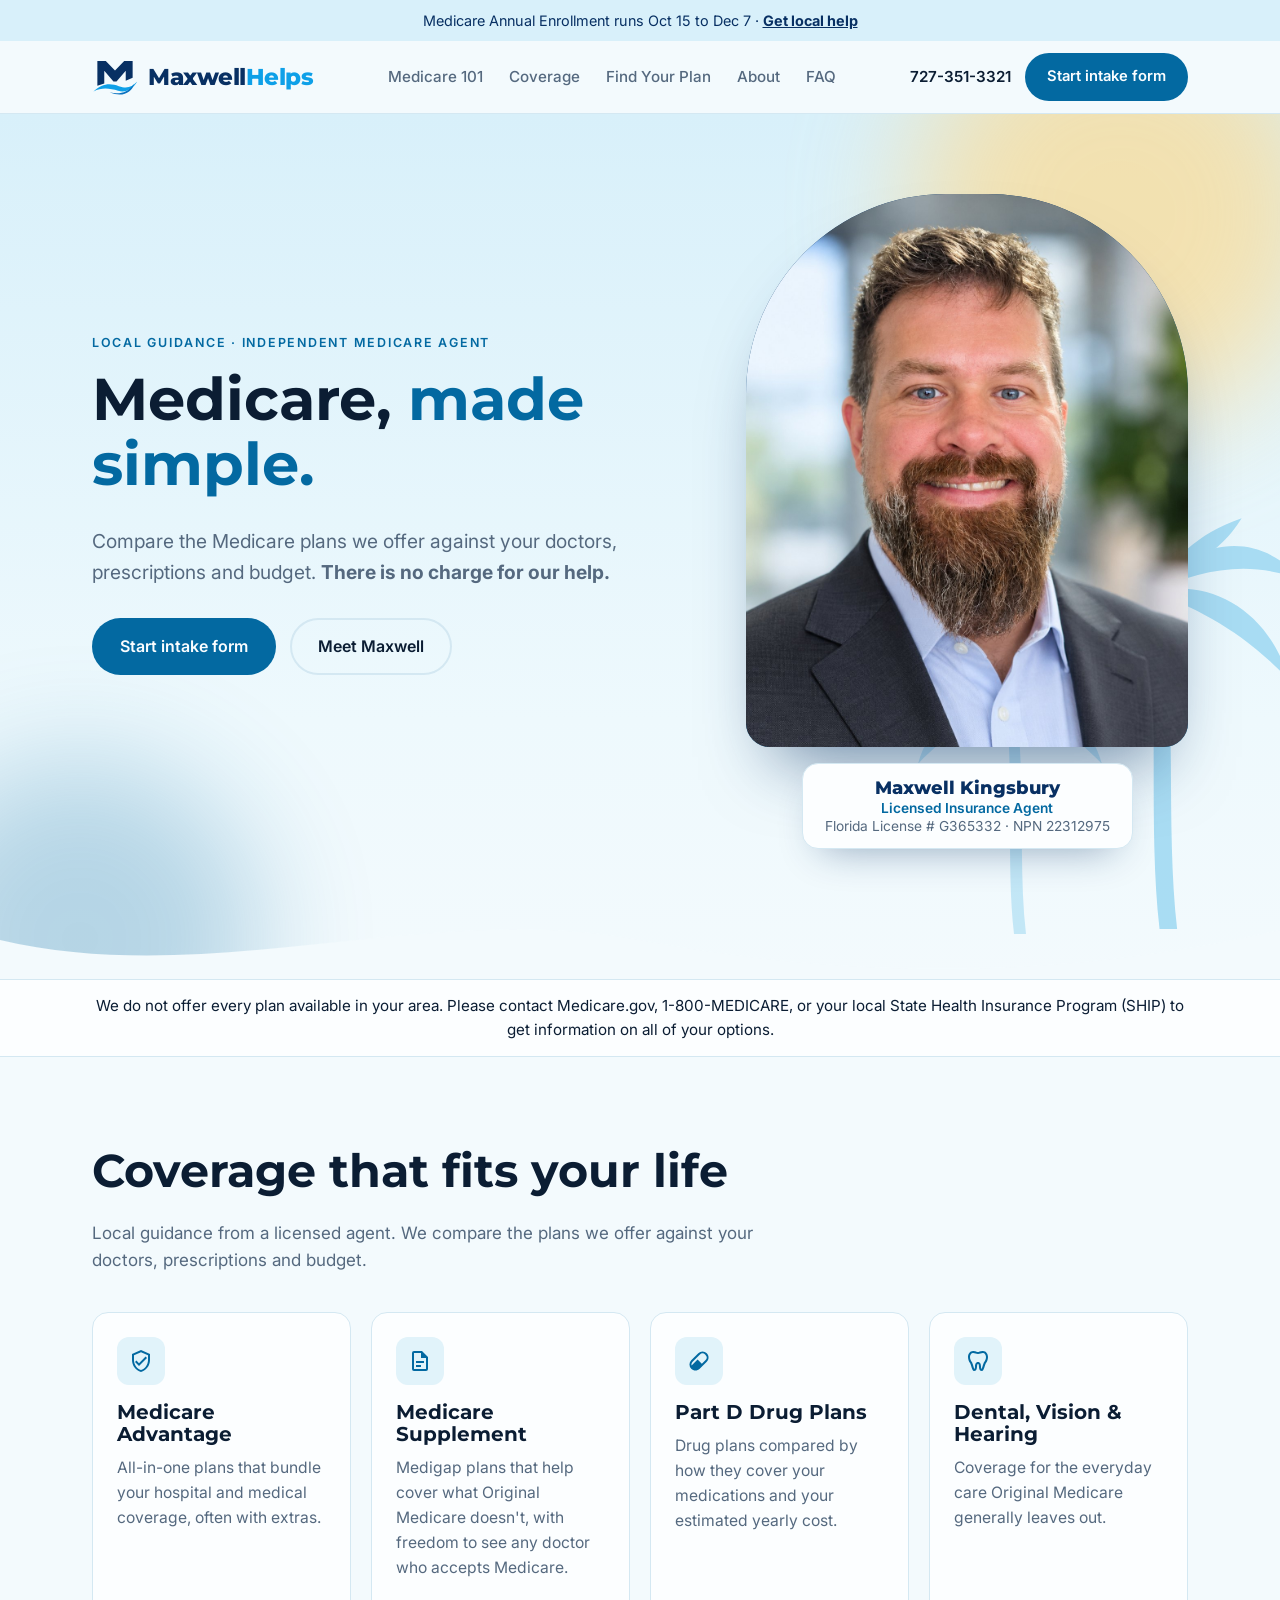
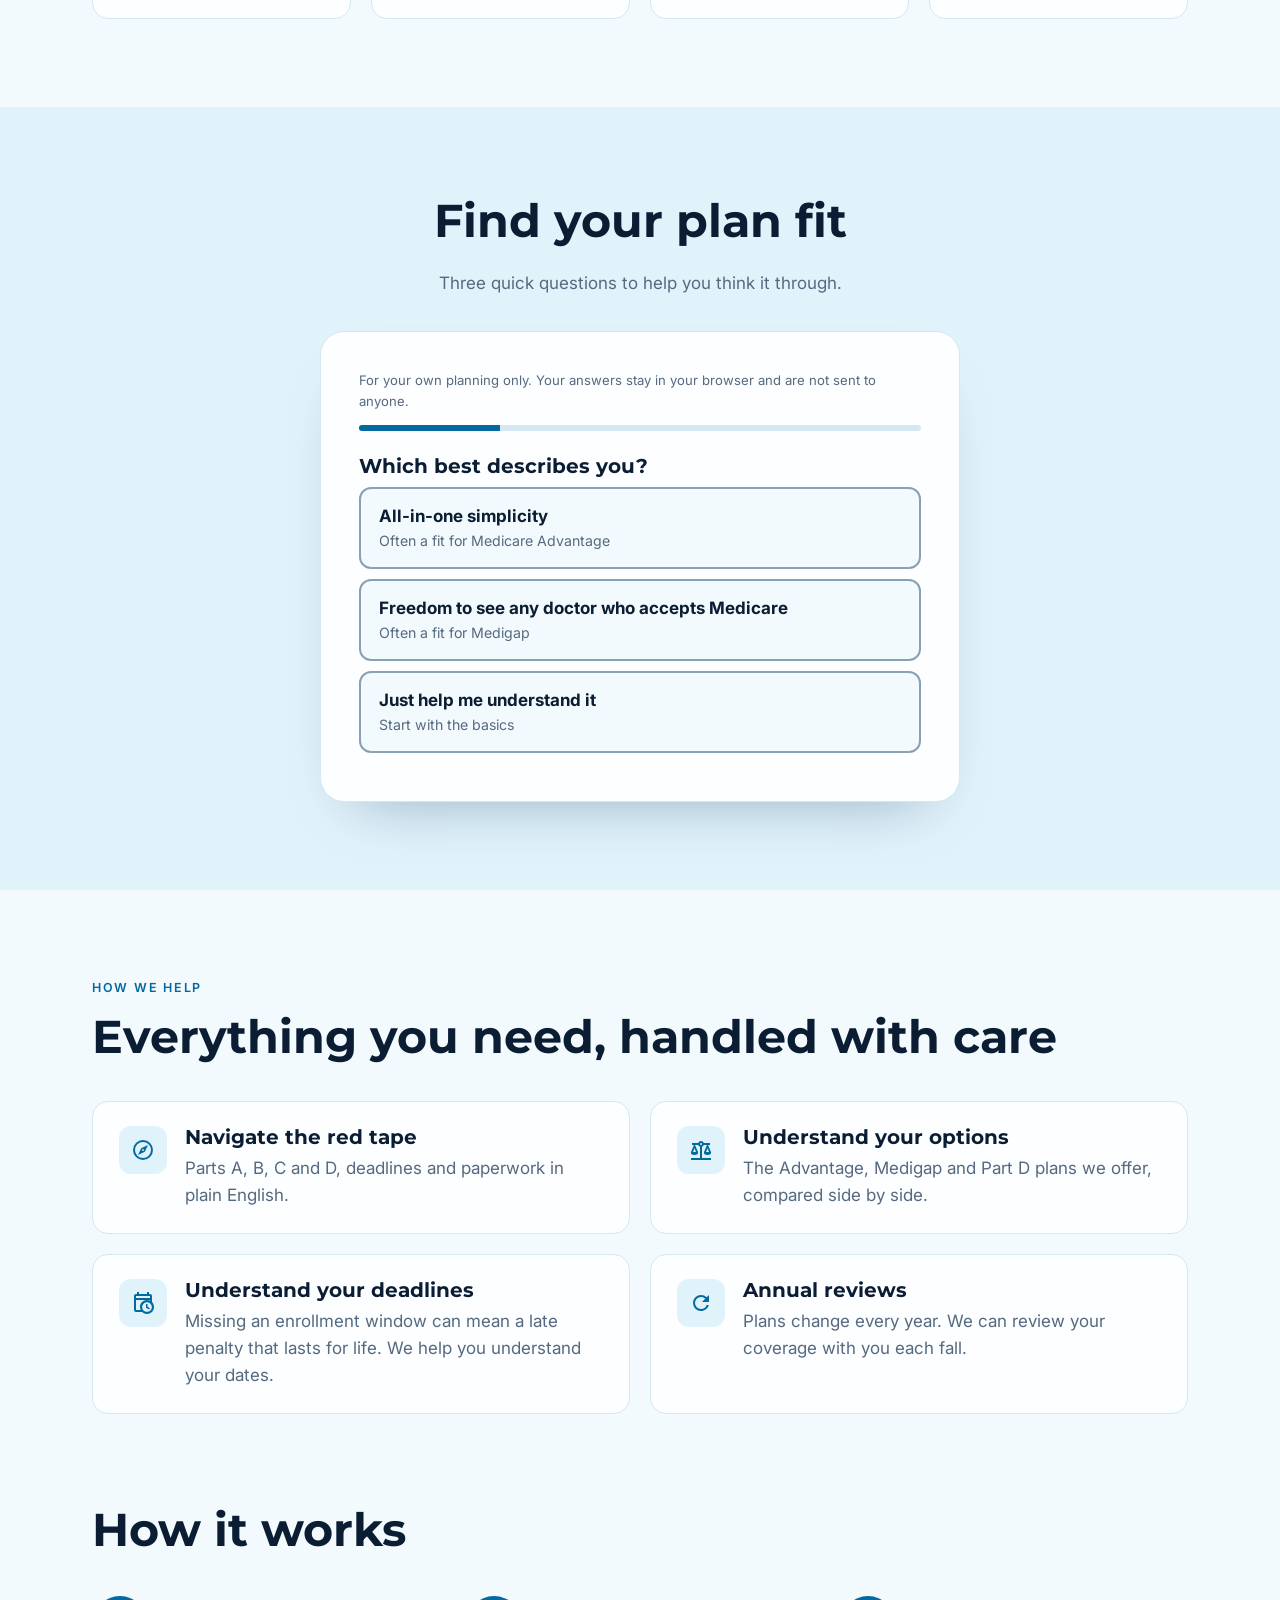
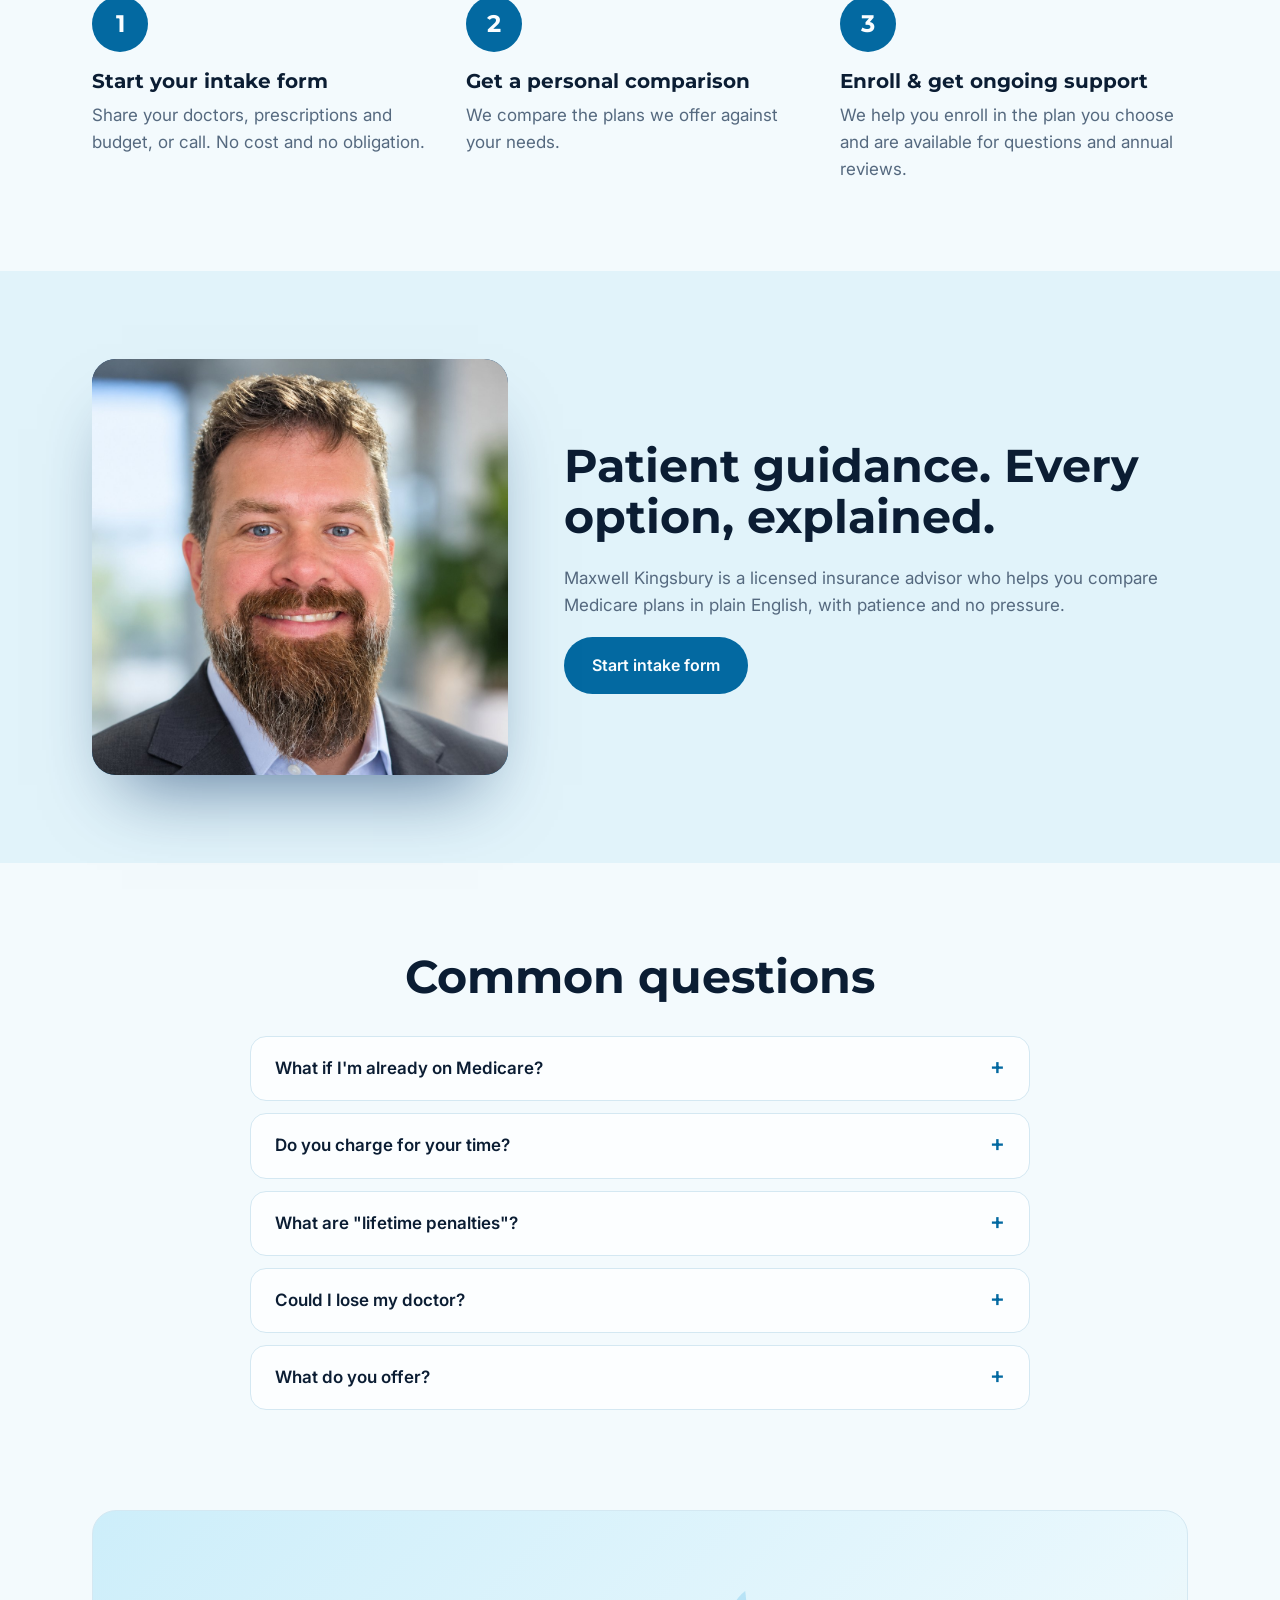
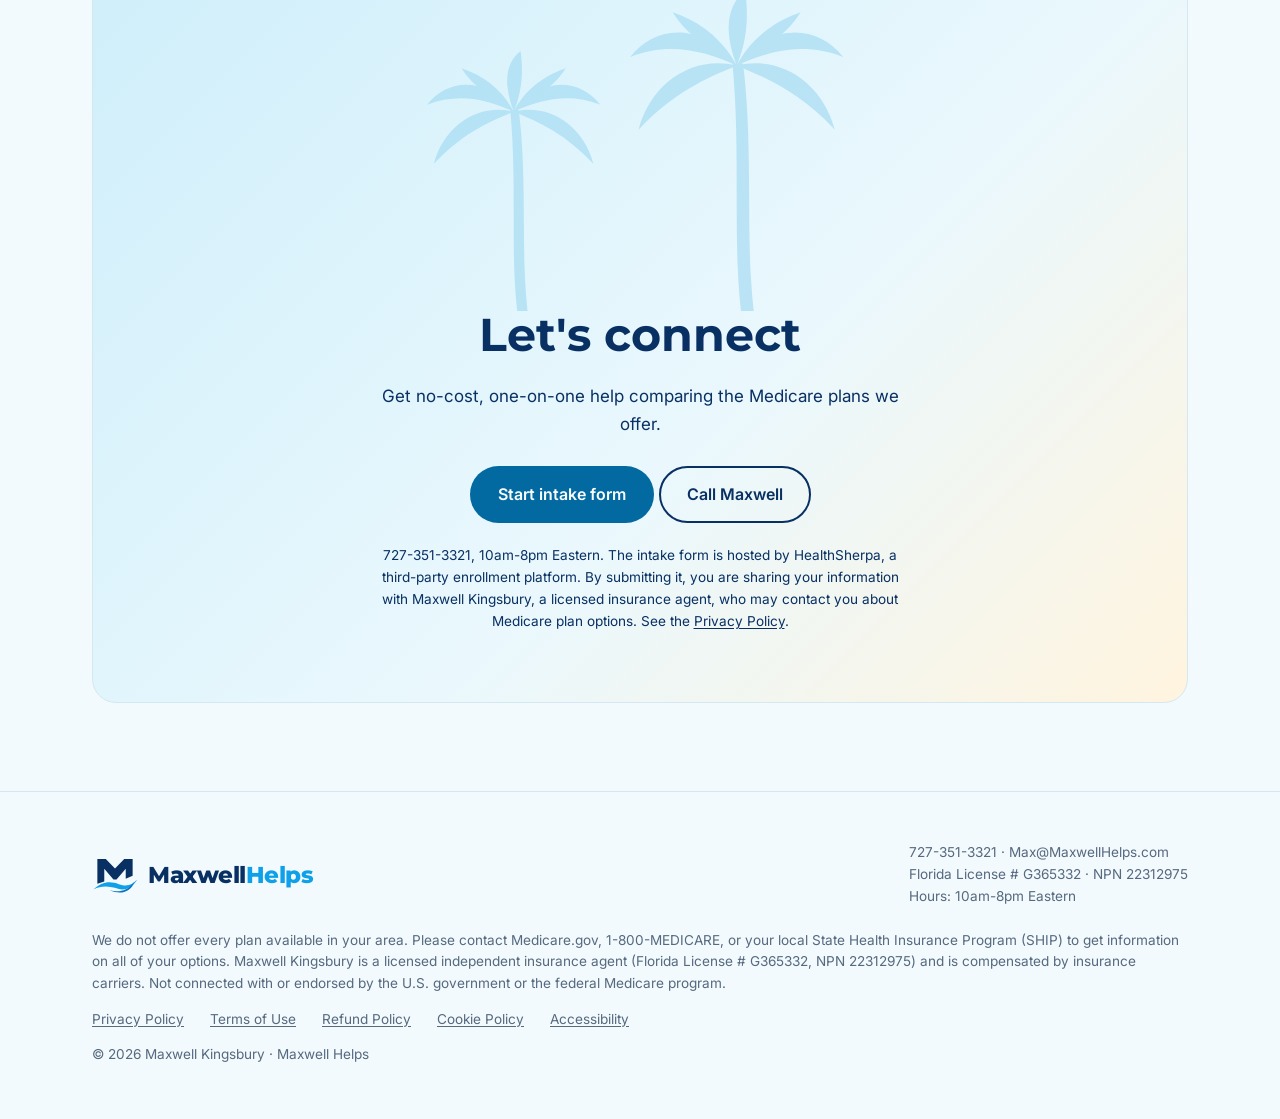
==== commit 79674b9f: "Apply site patches" ====
--- a/index.html
+++ b/index.html
@@ -8,6 +8,28 @@
 <link href="https://fonts.googleapis.com/css2?family=Montserrat:wght@600;700;800&family=Inter:wght@400;500;600&display=swap" rel="stylesheet">
 <link rel="stylesheet" href="styles.css">
 <link rel="stylesheet" href="photo.css">
+<!-- Meta Pixel Code -->
+<script>
+!function(f,b,e,v,n,t,s)
+{if(f.fbq)return;n=f.fbq=function(){n.callMethod?
+n.callMethod.apply(n,arguments):n.queue.push(arguments)};
+if(!f._fbq)f._fbq=n;n.push=n;n.loaded=!0;n.version='2.0';
+n.queue=[];t=b.createElement(e);t.async=!0;
+t.src=v;s=b.getElementsByTagName(e)[0];
+s.parentNode.insertBefore(t,s)}(window, document,'script',
+'https://connect.facebook.net/en_US/fbevents.js');
+fbq('set', 'autoConfig', false, '2256759738577487');
+fbq('init', '2256759738577487');
+fbq('track', 'PageView');
+document.addEventListener('click', function (e) {
+  var a = e.target.closest && e.target.closest('a[href*="healthsherpa.com/intake"]');
+  if (a) fbq('track', 'Lead', {content_name: 'Start intake form'});
+});
+</script>
+<noscript><img height="1" width="1" style="display:none" alt=""
+src="https://www.facebook.com/tr?id=2256759738577487&ev=PageView&noscript=1"
+/></noscript>
+<!-- End Meta Pixel Code -->
 </head>
 <body><a class="skip" href="#main">Skip to main content</a><svg width="0" height="0" style="position:absolute"><symbol id="palm" viewBox="0 0 200 300"><g fill="currentColor"><path d="M96 68C104 150 96 230 104 300L116 300C108 230 116 150 106 68Z"/><path d="M100 70C70 30 25 30 0 62C35 48 68 55 100 70Z"/><path d="M100 70C130 30 175 30 200 62C165 48 132 55 100 70Z"/><path d="M100 70C60 60 20 85 8 130C40 96 70 82 100 70Z"/><path d="M100 70C140 60 180 85 192 130C160 96 130 82 100 70Z"/><path d="M100 70C85 30 95 10 108 0C112 30 108 50 100 70Z"/><path d="M100 70C80 55 55 45 40 20C70 30 90 50 100 70Z"/><path d="M100 70C120 55 145 45 160 20C130 30 110 50 100 70Z"/></g></symbol></svg>
 <div class="banner">Medicare Annual Enrollment runs Oct 15 to Dec 7 · <a href="#contact">Get local help</a></div>
--- a/photo.css
+++ b/photo.css
@@ -1 +1 @@
-.ph{position:absolute;inset:0;border-radius:inherit;background:url(maxwell-kingsbury.jpg) 50% 15%/cover no-repeat,url([data-uri]) 50% 15%/cover no-repeat}
+.ph{position:absolute;inset:0;border-radius:inherit;background:url(maxwell-kingsbury.jpg) 50% 15%/cover no-repeat,url([data-uri]) 50% 15%/cover no-repeat}
